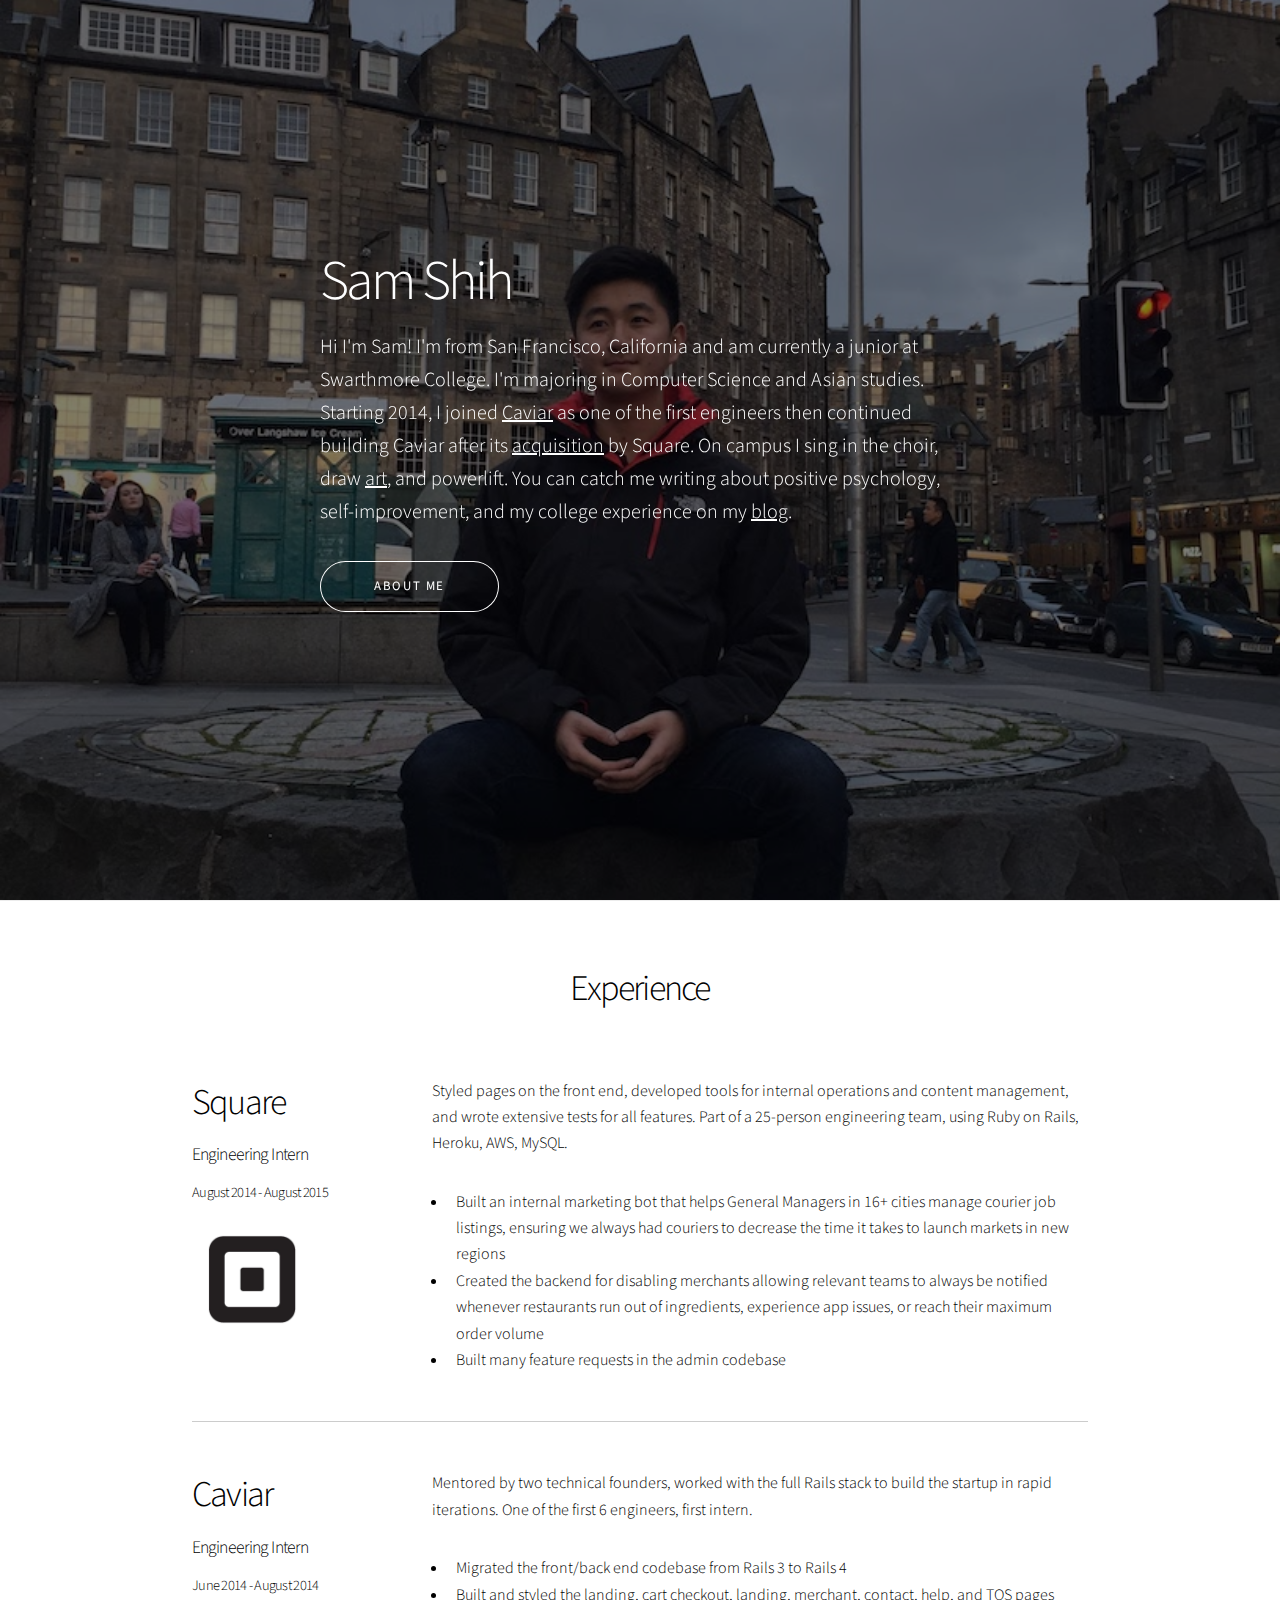
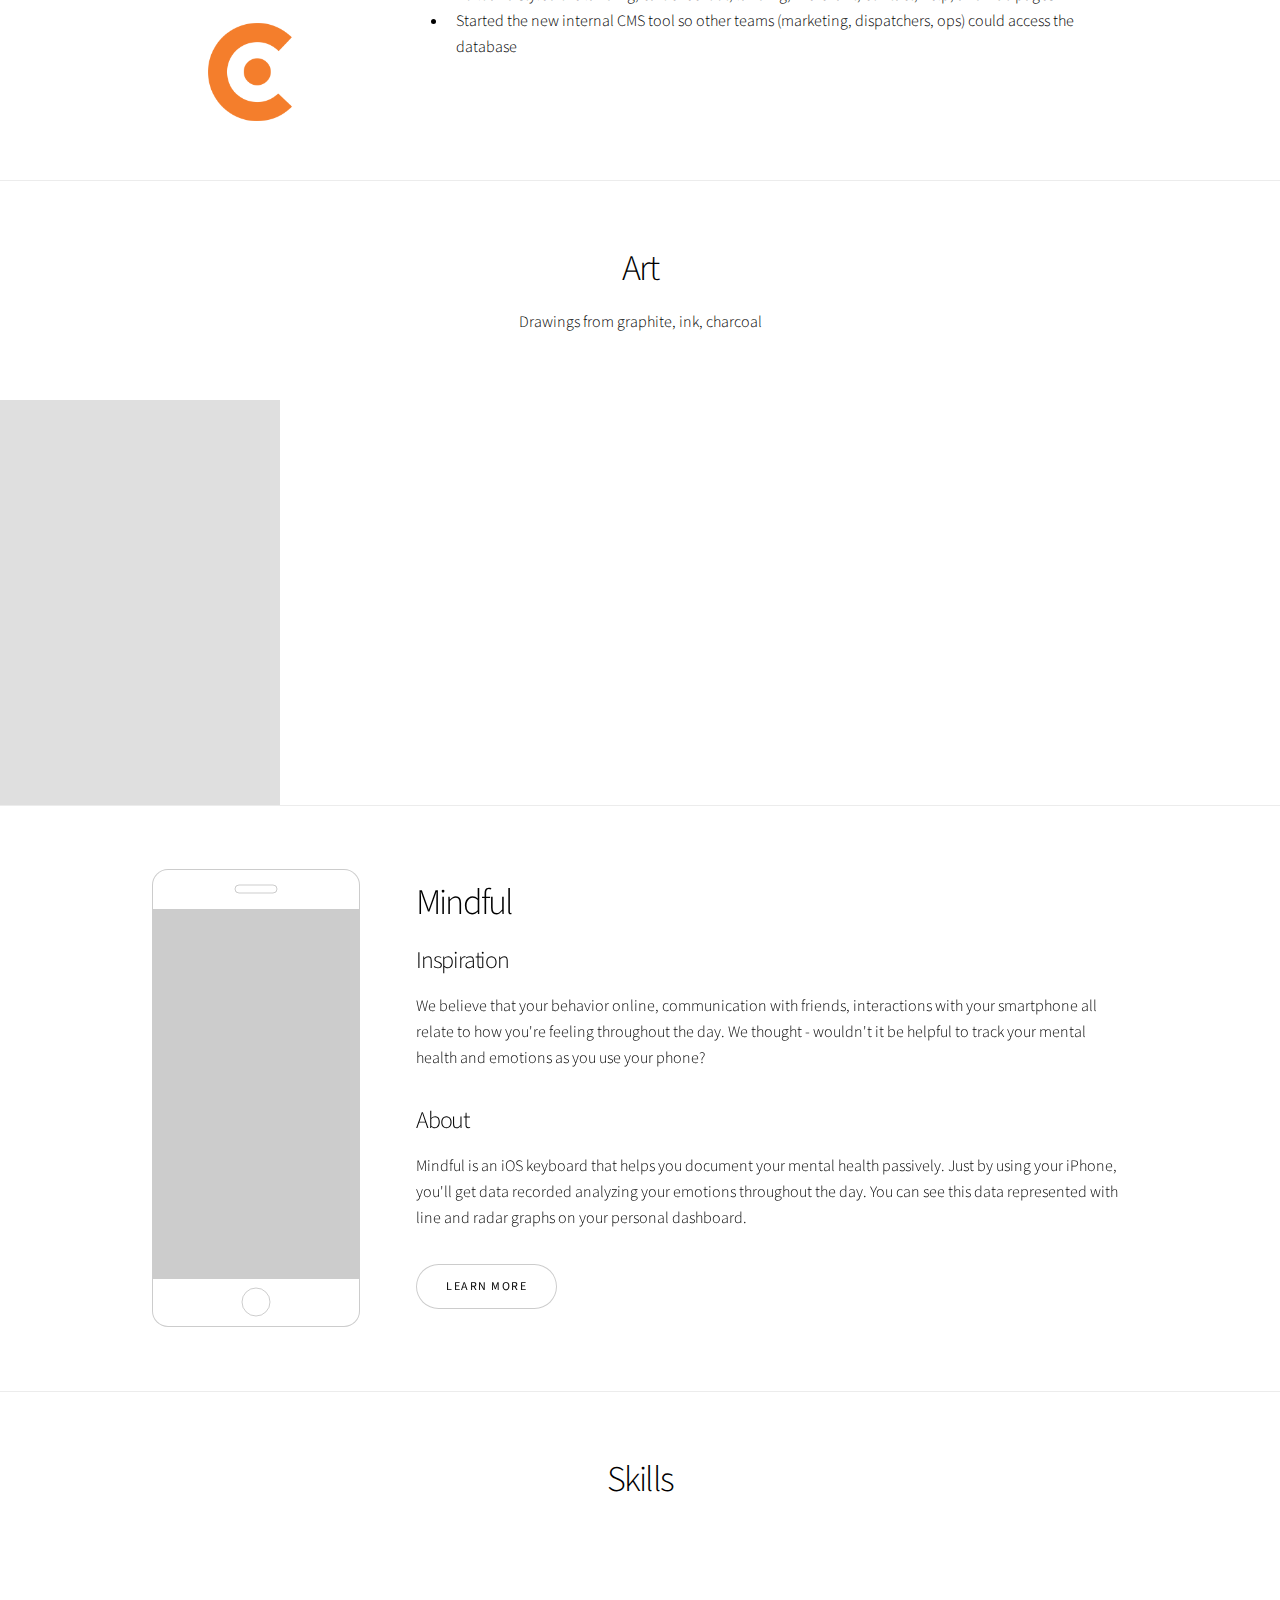
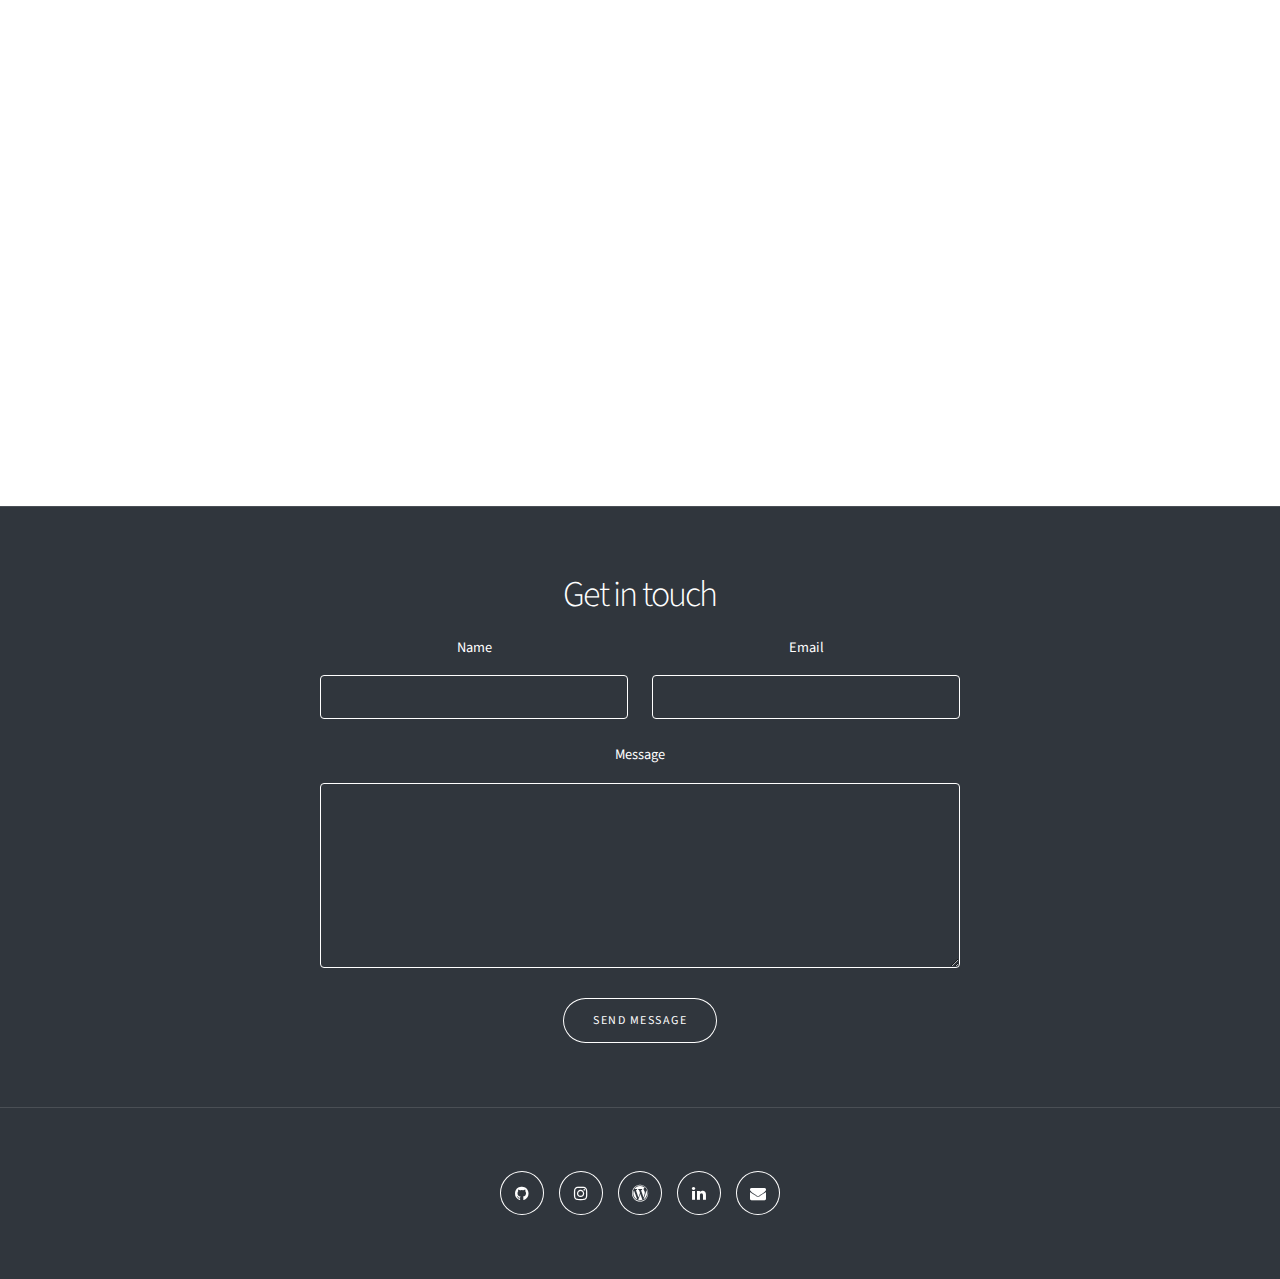
==== index.html @ d1b8e162 "try to use thumbs relative path" ====
<!DOCTYPE HTML>

<html>
	<head>
		<title>Sam Shih</title>
		<meta charset="utf-8" />
		<meta name="viewport" content="width=device-width, initial-scale=1" />
		<link rel="stylesheet" href="assets/css/main.css" />
	</head>
	<body>

		<!-- Wrapper -->
			<div id="wrapper" class="divided">

				<!-- One -->
					<section class="banner style5 fullscreen content-align-left image-position-right fullscreen onload-image-fade-down onscroll-content-fade-left invert">
						<div class="content">
							<h1 class="major">Sam Shih</h1>
							<p class="major">Hi I'm Sam! I'm from San Francisco, California and am currently a junior at
							Swarthmore College. I'm majoring in Computer Science and Asian studies.
							Starting 2014, I joined <a href="https://trycaviar.com">Caviar</a> as one of the first
							engineers then continued building Caviar after its
							<a href="https://squareup.com/news/square-acquires-caviar">acquisition</a> by Square.
							On campus I sing in the choir, draw <a href="#art" class="smooth-scroll-middle">art</a>, and powerlift.
							You can catch me writing about positive psychology,
							self-improvement, and my college experience on my <a href="http://samshih.me">blog</a>.<!--]--></p>
							<ul class="actions vertical">
								<li><a href="#experience" class="button big wide smooth-scroll-middle">About Me</a></li>
							</ul>
						</div>
						<div class="image">
							<img src="images/sam_shih_banner.jpg" alt="" />
						</div>
					</section>

				<!-- Experience -->
				<section class="wrapper style1 align-center" id="experience">
					<div class="inner">
						<h2>Experience</h2>
						<div class="index align-left">

							<!-- Square -->
								<section>
									<header>
										<h2>Square</h2>
										<h4>Engineering Intern</h4>
										<h5>August 2014 - August 2015</h5>
										<img class="image logo" src="images/logos/square.png" alt="square" />
									</header>
									<div class="content">
										<p>Styled pages on the front end, developed tools for internal operations and content management, and wrote extensive tests for all features. Part of a 25-person engineering team, using Ruby on Rails, Heroku, AWS, MySQL.</p>
										<ul>
											<li>Built an internal marketing bot that helps General Managers in
												 16+ cities manage courier job listings, ensuring we always had
												 couriers to decrease the time it takes to launch markets in new regions</li>
											<li>Created the backend for disabling merchants allowing relevant teams to
												always be notified whenever restaurants run out of ingredients, experience app
												issues, or reach their maximum order volume</li>
											<li>Built many feature requests in the admin codebase</li>
									</ul>

									</div>
								</section>

								<!-- Caviar -->
									<section>
										<header>
											<h2>Caviar</h2>
											<h4>Engineering Intern</h4>
											<h5>June 2014 - August 2014</h5>
												<img class="image logo" src="images/logos/caviar.jpg" alt="caviar" />
										</header>
										<div class="content">
											<p>Mentored by two technical founders, worked with the full Rails stack to build the startup in rapid iterations. One of the first 6 engineers, first intern.</p>
											<ul>
												<li>Migrated the front/back end codebase from Rails 3 to Rails 4</li>
												<li>Built and styled the landing, cart checkout, landing, merchant, contact, help, and TOS pages</li>
												<li>Started the new internal CMS tool so other teams (marketing, dispatchers, ops) could access the database</li>
											</ul>
										</div>
									</section>
									<!-- <ul class="actions resume">
										<li><a href="https://www.cs.swarthmore.edu/~sshih1/SAM_SHIH_RESUME.pdf" target="_blank" class="button icon fa-download">Resume</a></li>
									</ul> -->
				</section>

				<!-- Art -->
				<section class="wrapper style1 align-center" id="art">
						<div class="inner">
							<h2>Art</h2>
							<p>Drawings from graphite, ink, charcoal</p>
						</div>

						<!-- Art Gallery -->
							<div class="gallery style2 small lightbox onscroll-fade-in">
								<article>
									<a href="https://raw.githubusercontent.com/samuelshih/samuelshih.github.io/master/images/art/violin_white.jpg" class="image">
										<img src="images/art/thumbs/violin_white_thumb.jpg" alt="" />
									</a>
									<div class="caption">
										<h3>Mixed Violin White</h3>
										<p>Drawn with mixed materials. Top is graphite. Left is ink. Right is charcoal</p>
										<ul class="actions">
											<li><span class="button small">Details</span></li>
										</ul>
									</div>
								</article>

								<article>
									<a href="https://raw.githubusercontent.com/samuelshih/samuelshih.github.io/master/images/art/one_perspective_torii.jpg" class="image">
										<img src="https://raw.githubusercontent.com/samuelshih/samuelshih.github.io/master/images/art/thumbs/one_perspective_torii_thumb.jpg" alt="" />
									</a>
									<div class="caption">
										<h3>Portals, Japan</h3>
										<p>Drawn with a one point perspective system.</p>
										<ul class="actions">
											<li><span class="button small">Details</span></li>
										</ul>
									</div>
								</article>
								<article>
									<a href="https://raw.githubusercontent.com/samuelshih/samuelshih.github.io/master/images/art/naruto_tree.jpg" class="image">
										<img src="https://raw.githubusercontent.com/samuelshih/samuelshih.github.io/master/images/art/thumbs/naruto_tree_thumb.jpg" alt="" />
									</a>
									<div class="caption">
										<h3>Sadness and Sorrow</h3>
										<p>Denoument of Naruto. Graphite on Card.</p>
										<ul class="actions">
											<li><span class="button small">Details</span></li>
										</ul>
									</div>
								</article>
								<article>
									<a href="https://raw.githubusercontent.com/samuelshih/samuelshih.github.io/master/images/art/violin_black.jpg" class="image">
										<img src="https://raw.githubusercontent.com/samuelshih/samuelshih.github.io/master/images/art/thumbs/violin_black_thumb.jpg" alt="" />
									</a>
									<div class="caption">
										<h3>Mixed Violin Black</h3>
										<p>Drawn with mixed materials. Top is graphite. Left is ink. Right is charcoal.</p>
										<ul class="actions">
											<li><span class="button small">Details</span></li>
										</ul>
									</div>
								</article>
								<article>
									<a href="https://raw.githubusercontent.com/samuelshih/samuelshih.github.io/master/images/art/mixed_materials.jpg" class="image">
										<img src="https://raw.githubusercontent.com/samuelshih/samuelshih.github.io/master/images/art/thumbs/mixed_materials_thumb.jpg" alt="" />
									</a>
									<div class="caption">
										<h3>Mixed Materials</h3>
										<p>Charcoal. Still Life.</p>
										<ul class="actions">
											<li><span class="button small">Details</span></li>
										</ul>
									</div>
								</article>
					</section>

				<!-- Projects -->
				<section class="spotlight style3 iphone orient-right content-align-left image-position-center onscroll-image-fade-in">
					<div class="content">
						<h2>Mindful</h2>
						<h3>Inspiration</h3>
						<p>We believe that your behavior online, communication with friends, interactions with your smartphone all relate to how you're feeling throughout the day. We thought - wouldn't it be helpful to track your mental health and emotions as you use your phone?</p>
						<h3>About</h3>
						<p>Mindful is an iOS keyboard that helps you document your mental health passively. Just by using your iPhone, you'll get data recorded analyzing your emotions throughout the day. You can see this data represented with line and radar graphs on your personal dashboard.</p>
						<ul class="actions vertical">
							<li><a href="https://devpost.com/software/mindful-t7ovb5" target="_blank" class="button">Learn More</a></li>
						</ul>
						<!-- <a href="https://www.github.com/samuelshih/mindful" target="_blank" class="icon small fa-github"><span class="label">Github</span></a> -->
					</div>
					<div class="image">
						<img id="mindful" src="images/mindful.png" alt="mindful" />
					</div>
				</section>


				<!-- Skills -->
				<section class="wrapper style1 align-center">
						<div class="inner">
							<h2>Skills</h2>
							<div class="items style3 medium onscroll-fade-in">
								<section>
									<span class="icon style2 major fa-diamond"></span>
									<h3>Ruby</h3>
									<p>Built Caviar with Ruby on Rails. FactoryGirl, RSpec.</p>
								</section>
								<section>
									<span class="icon style2 major fa-save"></span>
									<h3>Machine Learning</h3>
									<p>Courses in Aritifical Intelligence, ML. Tensorflow, SciPy, Numpy, Pandas.</p>
								</section>
								<section>
									<span class="icon style2 major fa-bar-chart"></span>
									<h3>C/C++</h3>
									<p>STL, UnitTest++, Data Structures, IA-32 Assembly Language, p-thread parallel programming</p>
								</section>
								<section>
									<span class="icon style2 major fa-wifi"></span>
									<h3>Python</h3>
									<p>Python2, Python3, Unit Tests.</p>
								</section>
								<section>
									<span class="icon style2 major fa-cog"></span>
									<h3>Computer Vision</h3>
									<p>OpenCV, Python, Linear Algebra, Graphics, Photoshop.</p>
								</section>
								<section>
									<span class="icon style2 major fa-cog"></span>
									<h3>DevOps</h3>
									<p>Heroku, AWS, MySQL</p>
								</section>
							</div>
						</div>
					</section>

				<!-- Contact -->
				<section class="wrapper style1 align-center color1 invert">
						<div class="inner medium">
							<h2>Get in touch</h2>
							<form method="post" action="#">
								<div class="field half first">
									<label for="name">Name</label>
									<input type="text" name="name" id="name" value="" />
								</div>
								<div class="field half">
									<label for="email">Email</label>
									<input type="email" name="email" id="email" value="" />
								</div>
								<div class="field">
									<label for="message">Message</label>
									<textarea name="message" id="message" rows="6"></textarea>
								</div>
								<ul class="actions">
									<li><input type="submit" name="submit" id="submit" value="Send Message" /></li>
								</ul>
							</form>
						</div>
					</section>

				<!-- Footer Social Media Icons -->
				<footer class="wrapper style1 align-center invert color1">
						<div class="inner">
							<ul class="icons">
								<li><a href="https://www.github.com/samuelshih" target="_blank" class="icon style2 fa-github"><span class="label">Github</span></a></li>
								<li><a href="https://www.instagram.com/samyoshih" target="_blank" class="icon style2 fa-instagram"><span class="label">Instagram</span></a></li>
		  					<li><a href="http://samshih.me" target="_blank" class="icon style2 fa-wordpress"><span class="label">Email</span></a></li>
								<li><a href="https://www.linkedin.com/in/shihsamuel/" target="_blank" class="icon style2 fa-linkedin"><span class="label">LinkedIn</span></a></li>
								<li><a href="mailto:sam_shih@icloud.com" target="_blank" class="icon style2 fa-envelope"><span class="label">Email</span></a></li>
							</ul>
						</div>
					</footer>
			</div>

		<!-- Scripts -->
			<script src="assets/js/jquery.min.js"></script>
			<script src="assets/js/jquery.scrollex.min.js"></script>
			<script src="assets/js/jquery.scrolly.min.js"></script>
			<script src="assets/js/skel.min.js"></script>
			<script src="assets/js/util.js"></script>
			<script src="assets/js/main.js"></script>

	</body>
</html>
---- assets/css/main.css ----
@import url(font-awesome.min.css);
@import url("https://fonts.googleapis.com/css?family=Source+Sans+Pro:300,300i,400,400i");

/*
	Story by HTML5 UP
	html5up.net | @ajlkn
	Free for personal and commercial use under the CCA 3.0 license (html5up.net/license)
*/

/* Reset */

	html, body, div, span, applet, object, iframe, h1, h2, h3, h4, h5, h6, p, blockquote, pre, a, abbr, acronym, address, big, cite, code, del, dfn, em, img, ins, kbd, q, s, samp, small, strike, strong, sub, sup, tt, var, b, u, i, center, dl, dt, dd, ol, ul, li, fieldset, form, label, legend, table, caption, tbody, tfoot, thead, tr, th, td, article, aside, canvas, details, embed, figure, figcaption, footer, header, hgroup, menu, nav, output, ruby, section, summary, time, mark, audio, video {
		margin: 0;
		padding: 0;
		border: 0;
		font-size: 100%;
		font: inherit;
		vertical-align: baseline;
	}

	article, aside, details, figcaption, figure, footer, header, hgroup, menu, nav, section {
		display: block;
	}

	body {
		line-height: 1;
	}

	ol, ul {
		list-style: none;
	}

	blockquote, q {
		quotes: none;
	}

	blockquote:before, blockquote:after, q:before, q:after {
		content: '';
		content: none;
	}

	table {
		border-collapse: collapse;
		border-spacing: 0;
	}

	body {
		-webkit-text-size-adjust: none;
	}

/* Box Model */

	*, *:before, *:after {
		-moz-box-sizing: border-box;
		-webkit-box-sizing: border-box;
		box-sizing: border-box;
	}

/* Grid */

	.row {
		border-bottom: solid 1px transparent;
		-moz-box-sizing: border-box;
		-webkit-box-sizing: border-box;
		box-sizing: border-box;
	}

	.row > * {
		float: left;
		-moz-box-sizing: border-box;
		-webkit-box-sizing: border-box;
		box-sizing: border-box;
	}

	.row:after, .row:before {
		content: '';
		display: block;
		clear: both;
		height: 0;
	}

	.row.uniform > * > :first-child {
		margin-top: 0;
	}

	.row.uniform > * > :last-child {
		margin-bottom: 0;
	}

	.row.\30 \25 > * {
		padding: 0 0 0 0rem;
	}

	.row.\30 \25 {
		margin: 0 0 -1px 0rem;
	}

	.row.uniform.\30 \25 > * {
		padding: 0rem 0 0 0rem;
	}

	.row.uniform.\30 \25 {
		margin: 0rem 0 -1px 0rem;
	}

	.row > * {
		padding: 0 0 0 2rem;
	}

	.row {
		margin: 0 0 -1px -2rem;
	}

	.row.uniform > * {
		padding: 2rem 0 0 2rem;
	}

	.row.uniform {
		margin: -2rem 0 -1px -2rem;
	}

	.row.\32 00\25 > * {
		padding: 0 0 0 4rem;
	}

	.row.\32 00\25 {
		margin: 0 0 -1px -4rem;
	}

	.row.uniform.\32 00\25 > * {
		padding: 4rem 0 0 4rem;
	}

	.row.uniform.\32 00\25 {
		margin: -4rem 0 -1px -4rem;
	}

	.row.\31 50\25 > * {
		padding: 0 0 0 3rem;
	}

	.row.\31 50\25 {
		margin: 0 0 -1px -3rem;
	}

	.row.uniform.\31 50\25 > * {
		padding: 3rem 0 0 3rem;
	}

	.row.uniform.\31 50\25 {
		margin: -3rem 0 -1px -3rem;
	}

	.row.\35 0\25 > * {
		padding: 0 0 0 1rem;
	}

	.row.\35 0\25 {
		margin: 0 0 -1px -1rem;
	}

	.row.uniform.\35 0\25 > * {
		padding: 1rem 0 0 1rem;
	}

	.row.uniform.\35 0\25 {
		margin: -1rem 0 -1px -1rem;
	}

	.row.\32 5\25 > * {
		padding: 0 0 0 0.5rem;
	}

	.row.\32 5\25 {
		margin: 0 0 -1px -0.5rem;
	}

	.row.uniform.\32 5\25 > * {
		padding: 0.5rem 0 0 0.5rem;
	}

	.row.uniform.\32 5\25 {
		margin: -0.5rem 0 -1px -0.5rem;
	}

	.\31 2u, .\31 2u\24 {
		width: 100%;
		clear: none;
		margin-left: 0;
	}

	.\31 1u, .\31 1u\24 {
		width: 91.6666666667%;
		clear: none;
		margin-left: 0;
	}

	.\31 0u, .\31 0u\24 {
		width: 83.3333333333%;
		clear: none;
		margin-left: 0;
	}

	.\39 u, .\39 u\24 {
		width: 75%;
		clear: none;
		margin-left: 0;
	}

	.\38 u, .\38 u\24 {
		width: 66.6666666667%;
		clear: none;
		margin-left: 0;
	}

	.\37 u, .\37 u\24 {
		width: 58.3333333333%;
		clear: none;
		margin-left: 0;
	}

	.\36 u, .\36 u\24 {
		width: 50%;
		clear: none;
		margin-left: 0;
	}

	.\35 u, .\35 u\24 {
		width: 41.6666666667%;
		clear: none;
		margin-left: 0;
	}

	.\34 u, .\34 u\24 {
		width: 33.3333333333%;
		clear: none;
		margin-left: 0;
	}

	.\33 u, .\33 u\24 {
		width: 25%;
		clear: none;
		margin-left: 0;
	}

	.\32 u, .\32 u\24 {
		width: 16.6666666667%;
		clear: none;
		margin-left: 0;
	}

	.\31 u, .\31 u\24 {
		width: 8.3333333333%;
		clear: none;
		margin-left: 0;
	}

	.\31 2u\24 + *,
	.\31 1u\24 + *,
	.\31 0u\24 + *,
	.\39 u\24 + *,
	.\38 u\24 + *,
	.\37 u\24 + *,
	.\36 u\24 + *,
	.\35 u\24 + *,
	.\34 u\24 + *,
	.\33 u\24 + *,
	.\32 u\24 + *,
	.\31 u\24 + * {
		clear: left;
	}

	.\-11u {
		margin-left: 91.66667%;
	}

	.\-10u {
		margin-left: 83.33333%;
	}

	.\-9u {
		margin-left: 75%;
	}

	.\-8u {
		margin-left: 66.66667%;
	}

	.\-7u {
		margin-left: 58.33333%;
	}

	.\-6u {
		margin-left: 50%;
	}

	.\-5u {
		margin-left: 41.66667%;
	}

	.\-4u {
		margin-left: 33.33333%;
	}

	.\-3u {
		margin-left: 25%;
	}

	.\-2u {
		margin-left: 16.66667%;
	}

	.\-1u {
		margin-left: 8.33333%;
	}

	@media screen and (max-width: 1680px) {

		.row > * {
			padding: 0 0 0 2rem;
		}

		.row {
			margin: 0 0 -1px -2rem;
		}

		.row.uniform > * {
			padding: 2rem 0 0 2rem;
		}

		.row.uniform {
			margin: -2rem 0 -1px -2rem;
		}

		.row.\32 00\25 > * {
			padding: 0 0 0 4rem;
		}

		.row.\32 00\25 {
			margin: 0 0 -1px -4rem;
		}

		.row.uniform.\32 00\25 > * {
			padding: 4rem 0 0 4rem;
		}

		.row.uniform.\32 00\25 {
			margin: -4rem 0 -1px -4rem;
		}

		.row.\31 50\25 > * {
			padding: 0 0 0 3rem;
		}

		.row.\31 50\25 {
			margin: 0 0 -1px -3rem;
		}

		.row.uniform.\31 50\25 > * {
			padding: 3rem 0 0 3rem;
		}

		.row.uniform.\31 50\25 {
			margin: -3rem 0 -1px -3rem;
		}

		.row.\35 0\25 > * {
			padding: 0 0 0 1rem;
		}

		.row.\35 0\25 {
			margin: 0 0 -1px -1rem;
		}

		.row.uniform.\35 0\25 > * {
			padding: 1rem 0 0 1rem;
		}

		.row.uniform.\35 0\25 {
			margin: -1rem 0 -1px -1rem;
		}

		.row.\32 5\25 > * {
			padding: 0 0 0 0.5rem;
		}

		.row.\32 5\25 {
			margin: 0 0 -1px -0.5rem;
		}

		.row.uniform.\32 5\25 > * {
			padding: 0.5rem 0 0 0.5rem;
		}

		.row.uniform.\32 5\25 {
			margin: -0.5rem 0 -1px -0.5rem;
		}

		.\31 2u\28xlarge\29, .\31 2u\24\28xlarge\29 {
			width: 100%;
			clear: none;
			margin-left: 0;
		}

		.\31 1u\28xlarge\29, .\31 1u\24\28xlarge\29 {
			width: 91.6666666667%;
			clear: none;
			margin-left: 0;
		}

		.\31 0u\28xlarge\29, .\31 0u\24\28xlarge\29 {
			width: 83.3333333333%;
			clear: none;
			margin-left: 0;
		}

		.\39 u\28xlarge\29, .\39 u\24\28xlarge\29 {
			width: 75%;
			clear: none;
			margin-left: 0;
		}

		.\38 u\28xlarge\29, .\38 u\24\28xlarge\29 {
			width: 66.6666666667%;
			clear: none;
			margin-left: 0;
		}

		.\37 u\28xlarge\29, .\37 u\24\28xlarge\29 {
			width: 58.3333333333%;
			clear: none;
			margin-left: 0;
		}

		.\36 u\28xlarge\29, .\36 u\24\28xlarge\29 {
			width: 50%;
			clear: none;
			margin-left: 0;
		}

		.\35 u\28xlarge\29, .\35 u\24\28xlarge\29 {
			width: 41.6666666667%;
			clear: none;
			margin-left: 0;
		}

		.\34 u\28xlarge\29, .\34 u\24\28xlarge\29 {
			width: 33.3333333333%;
			clear: none;
			margin-left: 0;
		}

		.\33 u\28xlarge\29, .\33 u\24\28xlarge\29 {
			width: 25%;
			clear: none;
			margin-left: 0;
		}

		.\32 u\28xlarge\29, .\32 u\24\28xlarge\29 {
			width: 16.6666666667%;
			clear: none;
			margin-left: 0;
		}

		.\31 u\28xlarge\29, .\31 u\24\28xlarge\29 {
			width: 8.3333333333%;
			clear: none;
			margin-left: 0;
		}

		.\31 2u\24\28xlarge\29 + *,
		.\31 1u\24\28xlarge\29 + *,
		.\31 0u\24\28xlarge\29 + *,
		.\39 u\24\28xlarge\29 + *,
		.\38 u\24\28xlarge\29 + *,
		.\37 u\24\28xlarge\29 + *,
		.\36 u\24\28xlarge\29 + *,
		.\35 u\24\28xlarge\29 + *,
		.\34 u\24\28xlarge\29 + *,
		.\33 u\24\28xlarge\29 + *,
		.\32 u\24\28xlarge\29 + *,
		.\31 u\24\28xlarge\29 + * {
			clear: left;
		}

		.\-11u\28xlarge\29 {
			margin-left: 91.66667%;
		}

		.\-10u\28xlarge\29 {
			margin-left: 83.33333%;
		}

		.\-9u\28xlarge\29 {
			margin-left: 75%;
		}

		.\-8u\28xlarge\29 {
			margin-left: 66.66667%;
		}

		.\-7u\28xlarge\29 {
			margin-left: 58.33333%;
		}

		.\-6u\28xlarge\29 {
			margin-left: 50%;
		}

		.\-5u\28xlarge\29 {
			margin-left: 41.66667%;
		}

		.\-4u\28xlarge\29 {
			margin-left: 33.33333%;
		}

		.\-3u\28xlarge\29 {
			margin-left: 25%;
		}

		.\-2u\28xlarge\29 {
			margin-left: 16.66667%;
		}

		.\-1u\28xlarge\29 {
			margin-left: 8.33333%;
		}

	}

	@media screen and (max-width: 1280px) {

		.row > * {
			padding: 0 0 0 2rem;
		}

		.row {
			margin: 0 0 -1px -2rem;
		}

		.row.uniform > * {
			padding: 2rem 0 0 2rem;
		}

		.row.uniform {
			margin: -2rem 0 -1px -2rem;
		}

		.row.\32 00\25 > * {
			padding: 0 0 0 4rem;
		}

		.row.\32 00\25 {
			margin: 0 0 -1px -4rem;
		}

		.row.uniform.\32 00\25 > * {
			padding: 4rem 0 0 4rem;
		}

		.row.uniform.\32 00\25 {
			margin: -4rem 0 -1px -4rem;
		}

		.row.\31 50\25 > * {
			padding: 0 0 0 3rem;
		}

		.row.\31 50\25 {
			margin: 0 0 -1px -3rem;
		}

		.row.uniform.\31 50\25 > * {
			padding: 3rem 0 0 3rem;
		}

		.row.uniform.\31 50\25 {
			margin: -3rem 0 -1px -3rem;
		}

		.row.\35 0\25 > * {
			padding: 0 0 0 1rem;
		}

		.row.\35 0\25 {
			margin: 0 0 -1px -1rem;
		}

		.row.uniform.\35 0\25 > * {
			padding: 1rem 0 0 1rem;
		}

		.row.uniform.\35 0\25 {
			margin: -1rem 0 -1px -1rem;
		}

		.row.\32 5\25 > * {
			padding: 0 0 0 0.5rem;
		}

		.row.\32 5\25 {
			margin: 0 0 -1px -0.5rem;
		}

		.row.uniform.\32 5\25 > * {
			padding: 0.5rem 0 0 0.5rem;
		}

		.row.uniform.\32 5\25 {
			margin: -0.5rem 0 -1px -0.5rem;
		}

		.\31 2u\28large\29, .\31 2u\24\28large\29 {
			width: 100%;
			clear: none;
			margin-left: 0;
		}

		.\31 1u\28large\29, .\31 1u\24\28large\29 {
			width: 91.6666666667%;
			clear: none;
			margin-left: 0;
		}

		.\31 0u\28large\29, .\31 0u\24\28large\29 {
			width: 83.3333333333%;
			clear: none;
			margin-left: 0;
		}

		.\39 u\28large\29, .\39 u\24\28large\29 {
			width: 75%;
			clear: none;
			margin-left: 0;
		}

		.\38 u\28large\29, .\38 u\24\28large\29 {
			width: 66.6666666667%;
			clear: none;
			margin-left: 0;
		}

		.\37 u\28large\29, .\37 u\24\28large\29 {
			width: 58.3333333333%;
			clear: none;
			margin-left: 0;
		}

		.\36 u\28large\29, .\36 u\24\28large\29 {
			width: 50%;
			clear: none;
			margin-left: 0;
		}

		.\35 u\28large\29, .\35 u\24\28large\29 {
			width: 41.6666666667%;
			clear: none;
			margin-left: 0;
		}

		.\34 u\28large\29, .\34 u\24\28large\29 {
			width: 33.3333333333%;
			clear: none;
			margin-left: 0;
		}

		.\33 u\28large\29, .\33 u\24\28large\29 {
			width: 25%;
			clear: none;
			margin-left: 0;
		}

		.\32 u\28large\29, .\32 u\24\28large\29 {
			width: 16.6666666667%;
			clear: none;
			margin-left: 0;
		}

		.\31 u\28large\29, .\31 u\24\28large\29 {
			width: 8.3333333333%;
			clear: none;
			margin-left: 0;
		}

		.\31 2u\24\28large\29 + *,
		.\31 1u\24\28large\29 + *,
		.\31 0u\24\28large\29 + *,
		.\39 u\24\28large\29 + *,
		.\38 u\24\28large\29 + *,
		.\37 u\24\28large\29 + *,
		.\36 u\24\28large\29 + *,
		.\35 u\24\28large\29 + *,
		.\34 u\24\28large\29 + *,
		.\33 u\24\28large\29 + *,
		.\32 u\24\28large\29 + *,
		.\31 u\24\28large\29 + * {
			clear: left;
		}

		.\-11u\28large\29 {
			margin-left: 91.66667%;
		}

		.\-10u\28large\29 {
			margin-left: 83.33333%;
		}

		.\-9u\28large\29 {
			margin-left: 75%;
		}

		.\-8u\28large\29 {
			margin-left: 66.66667%;
		}

		.\-7u\28large\29 {
			margin-left: 58.33333%;
		}

		.\-6u\28large\29 {
			margin-left: 50%;
		}

		.\-5u\28large\29 {
			margin-left: 41.66667%;
		}

		.\-4u\28large\29 {
			margin-left: 33.33333%;
		}

		.\-3u\28large\29 {
			margin-left: 25%;
		}

		.\-2u\28large\29 {
			margin-left: 16.66667%;
		}

		.\-1u\28large\29 {
			margin-left: 8.33333%;
		}

	}

	@media screen and (max-width: 980px) {

		.row > * {
			padding: 0 0 0 2rem;
		}

		.row {
			margin: 0 0 -1px -2rem;
		}

		.row.uniform > * {
			padding: 2rem 0 0 2rem;
		}

		.row.uniform {
			margin: -2rem 0 -1px -2rem;
		}

		.row.\32 00\25 > * {
			padding: 0 0 0 4rem;
		}

		.row.\32 00\25 {
			margin: 0 0 -1px -4rem;
		}

		.row.uniform.\32 00\25 > * {
			padding: 4rem 0 0 4rem;
		}

		.row.uniform.\32 00\25 {
			margin: -4rem 0 -1px -4rem;
		}

		.row.\31 50\25 > * {
			padding: 0 0 0 3rem;
		}

		.row.\31 50\25 {
			margin: 0 0 -1px -3rem;
		}

		.row.uniform.\31 50\25 > * {
			padding: 3rem 0 0 3rem;
		}

		.row.uniform.\31 50\25 {
			margin: -3rem 0 -1px -3rem;
		}

		.row.\35 0\25 > * {
			padding: 0 0 0 1rem;
		}

		.row.\35 0\25 {
			margin: 0 0 -1px -1rem;
		}

		.row.uniform.\35 0\25 > * {
			padding: 1rem 0 0 1rem;
		}

		.row.uniform.\35 0\25 {
			margin: -1rem 0 -1px -1rem;
		}

		.row.\32 5\25 > * {
			padding: 0 0 0 0.5rem;
		}

		.row.\32 5\25 {
			margin: 0 0 -1px -0.5rem;
		}

		.row.uniform.\32 5\25 > * {
			padding: 0.5rem 0 0 0.5rem;
		}

		.row.uniform.\32 5\25 {
			margin: -0.5rem 0 -1px -0.5rem;
		}

		.\31 2u\28medium\29, .\31 2u\24\28medium\29 {
			width: 100%;
			clear: none;
			margin-left: 0;
		}

		.\31 1u\28medium\29, .\31 1u\24\28medium\29 {
			width: 91.6666666667%;
			clear: none;
			margin-left: 0;
		}

		.\31 0u\28medium\29, .\31 0u\24\28medium\29 {
			width: 83.3333333333%;
			clear: none;
			margin-left: 0;
		}

		.\39 u\28medium\29, .\39 u\24\28medium\29 {
			width: 75%;
			clear: none;
			margin-left: 0;
		}

		.\38 u\28medium\29, .\38 u\24\28medium\29 {
			width: 66.6666666667%;
			clear: none;
			margin-left: 0;
		}

		.\37 u\28medium\29, .\37 u\24\28medium\29 {
			width: 58.3333333333%;
			clear: none;
			margin-left: 0;
		}

		.\36 u\28medium\29, .\36 u\24\28medium\29 {
			width: 50%;
			clear: none;
			margin-left: 0;
		}

		.\35 u\28medium\29, .\35 u\24\28medium\29 {
			width: 41.6666666667%;
			clear: none;
			margin-left: 0;
		}

		.\34 u\28medium\29, .\34 u\24\28medium\29 {
			width: 33.3333333333%;
			clear: none;
			margin-left: 0;
		}

		.\33 u\28medium\29, .\33 u\24\28medium\29 {
			width: 25%;
			clear: none;
			margin-left: 0;
		}

		.\32 u\28medium\29, .\32 u\24\28medium\29 {
			width: 16.6666666667%;
			clear: none;
			margin-left: 0;
		}

		.\31 u\28medium\29, .\31 u\24\28medium\29 {
			width: 8.3333333333%;
			clear: none;
			margin-left: 0;
		}

		.\31 2u\24\28medium\29 + *,
		.\31 1u\24\28medium\29 + *,
		.\31 0u\24\28medium\29 + *,
		.\39 u\24\28medium\29 + *,
		.\38 u\24\28medium\29 + *,
		.\37 u\24\28medium\29 + *,
		.\36 u\24\28medium\29 + *,
		.\35 u\24\28medium\29 + *,
		.\34 u\24\28medium\29 + *,
		.\33 u\24\28medium\29 + *,
		.\32 u\24\28medium\29 + *,
		.\31 u\24\28medium\29 + * {
			clear: left;
		}

		.\-11u\28medium\29 {
			margin-left: 91.66667%;
		}

		.\-10u\28medium\29 {
			margin-left: 83.33333%;
		}

		.\-9u\28medium\29 {
			margin-left: 75%;
		}

		.\-8u\28medium\29 {
			margin-left: 66.66667%;
		}

		.\-7u\28medium\29 {
			margin-left: 58.33333%;
		}

		.\-6u\28medium\29 {
			margin-left: 50%;
		}

		.\-5u\28medium\29 {
			margin-left: 41.66667%;
		}

		.\-4u\28medium\29 {
			margin-left: 33.33333%;
		}

		.\-3u\28medium\29 {
			margin-left: 25%;
		}

		.\-2u\28medium\29 {
			margin-left: 16.66667%;
		}

		.\-1u\28medium\29 {
			margin-left: 8.33333%;
		}

	}

	@media screen and (max-width: 736px) {

		.row > * {
			padding: 0 0 0 2rem;
		}

		.row {
			margin: 0 0 -1px -2rem;
		}

		.row.uniform > * {
			padding: 2rem 0 0 2rem;
		}

		.row.uniform {
			margin: -2rem 0 -1px -2rem;
		}

		.row.\32 00\25 > * {
			padding: 0 0 0 4rem;
		}

		.row.\32 00\25 {
			margin: 0 0 -1px -4rem;
		}

		.row.uniform.\32 00\25 > * {
			padding: 4rem 0 0 4rem;
		}

		.row.uniform.\32 00\25 {
			margin: -4rem 0 -1px -4rem;
		}

		.row.\31 50\25 > * {
			padding: 0 0 0 3rem;
		}

		.row.\31 50\25 {
			margin: 0 0 -1px -3rem;
		}

		.row.uniform.\31 50\25 > * {
			padding: 3rem 0 0 3rem;
		}

		.row.uniform.\31 50\25 {
			margin: -3rem 0 -1px -3rem;
		}

		.row.\35 0\25 > * {
			padding: 0 0 0 1rem;
		}

		.row.\35 0\25 {
			margin: 0 0 -1px -1rem;
		}

		.row.uniform.\35 0\25 > * {
			padding: 1rem 0 0 1rem;
		}

		.row.uniform.\35 0\25 {
			margin: -1rem 0 -1px -1rem;
		}

		.row.\32 5\25 > * {
			padding: 0 0 0 0.5rem;
		}

		.row.\32 5\25 {
			margin: 0 0 -1px -0.5rem;
		}

		.row.uniform.\32 5\25 > * {
			padding: 0.5rem 0 0 0.5rem;
		}

		.row.uniform.\32 5\25 {
			margin: -0.5rem 0 -1px -0.5rem;
		}

		.\31 2u\28small\29, .\31 2u\24\28small\29 {
			width: 100%;
			clear: none;
			margin-left: 0;
		}

		.\31 1u\28small\29, .\31 1u\24\28small\29 {
			width: 91.6666666667%;
			clear: none;
			margin-left: 0;
		}

		.\31 0u\28small\29, .\31 0u\24\28small\29 {
			width: 83.3333333333%;
			clear: none;
			margin-left: 0;
		}

		.\39 u\28small\29, .\39 u\24\28small\29 {
			width: 75%;
			clear: none;
			margin-left: 0;
		}

		.\38 u\28small\29, .\38 u\24\28small\29 {
			width: 66.6666666667%;
			clear: none;
			margin-left: 0;
		}

		.\37 u\28small\29, .\37 u\24\28small\29 {
			width: 58.3333333333%;
			clear: none;
			margin-left: 0;
		}

		.\36 u\28small\29, .\36 u\24\28small\29 {
			width: 50%;
			clear: none;
			margin-left: 0;
		}

		.\35 u\28small\29, .\35 u\24\28small\29 {
			width: 41.6666666667%;
			clear: none;
			margin-left: 0;
		}

		.\34 u\28small\29, .\34 u\24\28small\29 {
			width: 33.3333333333%;
			clear: none;
			margin-left: 0;
		}

		.\33 u\28small\29, .\33 u\24\28small\29 {
			width: 25%;
			clear: none;
			margin-left: 0;
		}

		.\32 u\28small\29, .\32 u\24\28small\29 {
			width: 16.6666666667%;
			clear: none;
			margin-left: 0;
		}

		.\31 u\28small\29, .\31 u\24\28small\29 {
			width: 8.3333333333%;
			clear: none;
			margin-left: 0;
		}

		.\31 2u\24\28small\29 + *,
		.\31 1u\24\28small\29 + *,
		.\31 0u\24\28small\29 + *,
		.\39 u\24\28small\29 + *,
		.\38 u\24\28small\29 + *,
		.\37 u\24\28small\29 + *,
		.\36 u\24\28small\29 + *,
		.\35 u\24\28small\29 + *,
		.\34 u\24\28small\29 + *,
		.\33 u\24\28small\29 + *,
		.\32 u\24\28small\29 + *,
		.\31 u\24\28small\29 + * {
			clear: left;
		}

		.\-11u\28small\29 {
			margin-left: 91.66667%;
		}

		.\-10u\28small\29 {
			margin-left: 83.33333%;
		}

		.\-9u\28small\29 {
			margin-left: 75%;
		}

		.\-8u\28small\29 {
			margin-left: 66.66667%;
		}

		.\-7u\28small\29 {
			margin-left: 58.33333%;
		}

		.\-6u\28small\29 {
			margin-left: 50%;
		}

		.\-5u\28small\29 {
			margin-left: 41.66667%;
		}

		.\-4u\28small\29 {
			margin-left: 33.33333%;
		}

		.\-3u\28small\29 {
			margin-left: 25%;
		}

		.\-2u\28small\29 {
			margin-left: 16.66667%;
		}

		.\-1u\28small\29 {
			margin-left: 8.33333%;
		}

	}

	@media screen and (max-width: 480px) {

		.row > * {
			padding: 0 0 0 2rem;
		}

		.row {
			margin: 0 0 -1px -2rem;
		}

		.row.uniform > * {
			padding: 2rem 0 0 2rem;
		}

		.row.uniform {
			margin: -2rem 0 -1px -2rem;
		}

		.row.\32 00\25 > * {
			padding: 0 0 0 4rem;
		}

		.row.\32 00\25 {
			margin: 0 0 -1px -4rem;
		}

		.row.uniform.\32 00\25 > * {
			padding: 4rem 0 0 4rem;
		}

		.row.uniform.\32 00\25 {
			margin: -4rem 0 -1px -4rem;
		}

		.row.\31 50\25 > * {
			padding: 0 0 0 3rem;
		}

		.row.\31 50\25 {
			margin: 0 0 -1px -3rem;
		}

		.row.uniform.\31 50\25 > * {
			padding: 3rem 0 0 3rem;
		}

		.row.uniform.\31 50\25 {
			margin: -3rem 0 -1px -3rem;
		}

		.row.\35 0\25 > * {
			padding: 0 0 0 1rem;
		}

		.row.\35 0\25 {
			margin: 0 0 -1px -1rem;
		}

		.row.uniform.\35 0\25 > * {
			padding: 1rem 0 0 1rem;
		}

		.row.uniform.\35 0\25 {
			margin: -1rem 0 -1px -1rem;
		}

		.row.\32 5\25 > * {
			padding: 0 0 0 0.5rem;
		}

		.row.\32 5\25 {
			margin: 0 0 -1px -0.5rem;
		}

		.row.uniform.\32 5\25 > * {
			padding: 0.5rem 0 0 0.5rem;
		}

		.row.uniform.\32 5\25 {
			margin: -0.5rem 0 -1px -0.5rem;
		}

		.\31 2u\28xsmall\29, .\31 2u\24\28xsmall\29 {
			width: 100%;
			clear: none;
			margin-left: 0;
		}

		.\31 1u\28xsmall\29, .\31 1u\24\28xsmall\29 {
			width: 91.6666666667%;
			clear: none;
			margin-left: 0;
		}

		.\31 0u\28xsmall\29, .\31 0u\24\28xsmall\29 {
			width: 83.3333333333%;
			clear: none;
			margin-left: 0;
		}

		.\39 u\28xsmall\29, .\39 u\24\28xsmall\29 {
			width: 75%;
			clear: none;
			margin-left: 0;
		}

		.\38 u\28xsmall\29, .\38 u\24\28xsmall\29 {
			width: 66.6666666667%;
			clear: none;
			margin-left: 0;
		}

		.\37 u\28xsmall\29, .\37 u\24\28xsmall\29 {
			width: 58.3333333333%;
			clear: none;
			margin-left: 0;
		}

		.\36 u\28xsmall\29, .\36 u\24\28xsmall\29 {
			width: 50%;
			clear: none;
			margin-left: 0;
		}

		.\35 u\28xsmall\29, .\35 u\24\28xsmall\29 {
			width: 41.6666666667%;
			clear: none;
			margin-left: 0;
		}

		.\34 u\28xsmall\29, .\34 u\24\28xsmall\29 {
			width: 33.3333333333%;
			clear: none;
			margin-left: 0;
		}

		.\33 u\28xsmall\29, .\33 u\24\28xsmall\29 {
			width: 25%;
			clear: none;
			margin-left: 0;
		}

		.\32 u\28xsmall\29, .\32 u\24\28xsmall\29 {
			width: 16.6666666667%;
			clear: none;
			margin-left: 0;
		}

		.\31 u\28xsmall\29, .\31 u\24\28xsmall\29 {
			width: 8.3333333333%;
			clear: none;
			margin-left: 0;
		}

		.\31 2u\24\28xsmall\29 + *,
		.\31 1u\24\28xsmall\29 + *,
		.\31 0u\24\28xsmall\29 + *,
		.\39 u\24\28xsmall\29 + *,
		.\38 u\24\28xsmall\29 + *,
		.\37 u\24\28xsmall\29 + *,
		.\36 u\24\28xsmall\29 + *,
		.\35 u\24\28xsmall\29 + *,
		.\34 u\24\28xsmall\29 + *,
		.\33 u\24\28xsmall\29 + *,
		.\32 u\24\28xsmall\29 + *,
		.\31 u\24\28xsmall\29 + * {
			clear: left;
		}

		.\-11u\28xsmall\29 {
			margin-left: 91.66667%;
		}

		.\-10u\28xsmall\29 {
			margin-left: 83.33333%;
		}

		.\-9u\28xsmall\29 {
			margin-left: 75%;
		}

		.\-8u\28xsmall\29 {
			margin-left: 66.66667%;
		}

		.\-7u\28xsmall\29 {
			margin-left: 58.33333%;
		}

		.\-6u\28xsmall\29 {
			margin-left: 50%;
		}

		.\-5u\28xsmall\29 {
			margin-left: 41.66667%;
		}

		.\-4u\28xsmall\29 {
			margin-left: 33.33333%;
		}

		.\-3u\28xsmall\29 {
			margin-left: 25%;
		}

		.\-2u\28xsmall\29 {
			margin-left: 16.66667%;
		}

		.\-1u\28xsmall\29 {
			margin-left: 8.33333%;
		}

	}

	@media screen and (max-width: 360px) {

		.row > * {
			padding: 0 0 0 2rem;
		}

		.row {
			margin: 0 0 -1px -2rem;
		}

		.row.uniform > * {
			padding: 2rem 0 0 2rem;
		}

		.row.uniform {
			margin: -2rem 0 -1px -2rem;
		}

		.row.\32 00\25 > * {
			padding: 0 0 0 4rem;
		}

		.row.\32 00\25 {
			margin: 0 0 -1px -4rem;
		}

		.row.uniform.\32 00\25 > * {
			padding: 4rem 0 0 4rem;
		}

		.row.uniform.\32 00\25 {
			margin: -4rem 0 -1px -4rem;
		}

		.row.\31 50\25 > * {
			padding: 0 0 0 3rem;
		}

		.row.\31 50\25 {
			margin: 0 0 -1px -3rem;
		}

		.row.uniform.\31 50\25 > * {
			padding: 3rem 0 0 3rem;
		}

		.row.uniform.\31 50\25 {
			margin: -3rem 0 -1px -3rem;
		}

		.row.\35 0\25 > * {
			padding: 0 0 0 1rem;
		}

		.row.\35 0\25 {
			margin: 0 0 -1px -1rem;
		}

		.row.uniform.\35 0\25 > * {
			padding: 1rem 0 0 1rem;
		}

		.row.uniform.\35 0\25 {
			margin: -1rem 0 -1px -1rem;
		}

		.row.\32 5\25 > * {
			padding: 0 0 0 0.5rem;
		}

		.row.\32 5\25 {
			margin: 0 0 -1px -0.5rem;
		}

		.row.uniform.\32 5\25 > * {
			padding: 0.5rem 0 0 0.5rem;
		}

		.row.uniform.\32 5\25 {
			margin: -0.5rem 0 -1px -0.5rem;
		}

		.\31 2u\28xxsmall\29, .\31 2u\24\28xxsmall\29 {
			width: 100%;
			clear: none;
			margin-left: 0;
		}

		.\31 1u\28xxsmall\29, .\31 1u\24\28xxsmall\29 {
			width: 91.6666666667%;
			clear: none;
			margin-left: 0;
		}

		.\31 0u\28xxsmall\29, .\31 0u\24\28xxsmall\29 {
			width: 83.3333333333%;
			clear: none;
			margin-left: 0;
		}

		.\39 u\28xxsmall\29, .\39 u\24\28xxsmall\29 {
			width: 75%;
			clear: none;
			margin-left: 0;
		}

		.\38 u\28xxsmall\29, .\38 u\24\28xxsmall\29 {
			width: 66.6666666667%;
			clear: none;
			margin-left: 0;
		}

		.\37 u\28xxsmall\29, .\37 u\24\28xxsmall\29 {
			width: 58.3333333333%;
			clear: none;
			margin-left: 0;
		}

		.\36 u\28xxsmall\29, .\36 u\24\28xxsmall\29 {
			width: 50%;
			clear: none;
			margin-left: 0;
		}

		.\35 u\28xxsmall\29, .\35 u\24\28xxsmall\29 {
			width: 41.6666666667%;
			clear: none;
			margin-left: 0;
		}

		.\34 u\28xxsmall\29, .\34 u\24\28xxsmall\29 {
			width: 33.3333333333%;
			clear: none;
			margin-left: 0;
		}

		.\33 u\28xxsmall\29, .\33 u\24\28xxsmall\29 {
			width: 25%;
			clear: none;
			margin-left: 0;
		}

		.\32 u\28xxsmall\29, .\32 u\24\28xxsmall\29 {
			width: 16.6666666667%;
			clear: none;
			margin-left: 0;
		}

		.\31 u\28xxsmall\29, .\31 u\24\28xxsmall\29 {
			width: 8.3333333333%;
			clear: none;
			margin-left: 0;
		}

		.\31 2u\24\28xxsmall\29 + *,
		.\31 1u\24\28xxsmall\29 + *,
		.\31 0u\24\28xxsmall\29 + *,
		.\39 u\24\28xxsmall\29 + *,
		.\38 u\24\28xxsmall\29 + *,
		.\37 u\24\28xxsmall\29 + *,
		.\36 u\24\28xxsmall\29 + *,
		.\35 u\24\28xxsmall\29 + *,
		.\34 u\24\28xxsmall\29 + *,
		.\33 u\24\28xxsmall\29 + *,
		.\32 u\24\28xxsmall\29 + *,
		.\31 u\24\28xxsmall\29 + * {
			clear: left;
		}

		.\-11u\28xxsmall\29 {
			margin-left: 91.66667%;
		}

		.\-10u\28xxsmall\29 {
			margin-left: 83.33333%;
		}

		.\-9u\28xxsmall\29 {
			margin-left: 75%;
		}

		.\-8u\28xxsmall\29 {
			margin-left: 66.66667%;
		}

		.\-7u\28xxsmall\29 {
			margin-left: 58.33333%;
		}

		.\-6u\28xxsmall\29 {
			margin-left: 50%;
		}

		.\-5u\28xxsmall\29 {
			margin-left: 41.66667%;
		}

		.\-4u\28xxsmall\29 {
			margin-left: 33.33333%;
		}

		.\-3u\28xxsmall\29 {
			margin-left: 25%;
		}

		.\-2u\28xxsmall\29 {
			margin-left: 16.66667%;
		}

		.\-1u\28xxsmall\29 {
			margin-left: 8.33333%;
		}

	}

/* Basic */

	@-ms-viewport {
		width: device-width;
	}

	body {
		-ms-overflow-style: scrollbar;
	}

	@media screen and (max-width: 480px) {

		html, body {
			min-width: 320px;
		}

	}

	body {
		background: #ffffff;
	}

		body.is-loading *, body.is-loading *:before, body.is-loading *:after {
			-moz-animation: none !important;
			-webkit-animation: none !important;
			-ms-animation: none !important;
			animation: none !important;
			-moz-transition: none !important;
			-webkit-transition: none !important;
			-ms-transition: none !important;
			transition: none !important;
		}

/* Type */

	html {
		font-size: 18pt;
	}

		@media screen and (max-width: 1680px) {

			html {
				font-size: 14pt;
			}

		}

		@media screen and (max-width: 1280px) {

			html {
				font-size: 12pt;
			}

		}

		@media screen and (max-width: 736px) {

			html {
				font-size: 11pt;
			}

		}

		@media screen and (max-width: 360px) {

			html {
				font-size: 10pt;
			}

		}

	body {
		background-color: #ffffff;
		color: #000000;
	}

	body, input, select, textarea {
		font-family: "Source Sans Pro", Helvetica, sans-serif;
		font-size: 1rem;
		font-weight: 300;
		line-height: 1.65;
	}

	a {
		-moz-transition: color 0.2s ease-in-out;
		-webkit-transition: color 0.2s ease-in-out;
		-ms-transition: color 0.2s ease-in-out;
		transition: color 0.2s ease-in-out;
		text-decoration: underline;
	}

		a:hover {
			text-decoration: none;
		}

	strong, b {
		font-weight: 400;
	}

	em, i {
		font-style: italic;
	}

	p {
		margin: 0 0 2rem 0;
	}

		p.major {
			font-size: 1.25rem;
		}

	h1, h2, h3, h4, h5, h6 {
		font-weight: 300;
		line-height: 1.375;
		letter-spacing: -0.05em;
		margin: 0 0 1rem 0;
	}

		h1 a, h2 a, h3 a, h4 a, h5 a, h6 a {
			color: inherit;
			text-decoration: none;
		}

	h1 {
		font-size: 3.5rem;
		line-height: 1.2;
	}

	h2 {
		font-size: 2.25rem;
	}

	h3 {
		font-size: 1.5rem;
	}

	h4 {
		font-size: 1.1rem;
	}

	h5 {
		font-size: 0.9rem;
	}

	h6 {
		font-size: 0.7rem;
	}

	sub {
		font-size: 0.8rem;
		position: relative;
		top: 0.5rem;
	}

	sup {
		font-size: 0.8rem;
		position: relative;
		top: -0.5rem;
	}

	blockquote {
		border-left: solid 4px;
		font-style: italic;
		margin: 0 0 2rem 0;
		padding: 0.5rem 0 0.5rem 2rem;
	}

	code {
		border-radius: 4px;
		font-family: "Courier New", monospace;
		font-size: 0.9em;
		margin: 0 0.25rem;
		padding: 0.25rem 0.325rem;
	}

	pre {
		-webkit-overflow-scrolling: touch;
		font-family: "Courier New", monospace;
		font-size: 0.9em;
		margin: 0 0 2rem 0;
	}

		pre code {
			display: block;
			line-height: 1.5;
			padding: 0.75rem 1rem;
			overflow-x: auto;
		}

	hr {
		border: 0;
		border-bottom: solid 1px;
		margin: 2.5rem 0;
	}

		hr.major {
			margin: 3.5rem 0;
		}

	.align-left {
		text-align: left;
	}

	.align-center {
		text-align: center;
	}

	.align-right {
		text-align: right;
	}

	@media screen and (max-width: 736px) {

		p.major {
			font-size: 1.1rem;
		}

		h1 {
			font-size: 2.5rem;
		}

		h2 {
			font-size: 2rem;
		}

		h3 {
			font-size: 1.25rem;
		}

		h4 {
			font-size: 1rem;
		}

	}

	input, select, textarea {
		color: #000000;
	}

	a {
		color: #000000;
	}

		a:hover {
			color: #47D3E5;
		}

	strong, b {
		color: #000000;
	}

	h1, h2, h3, h4, h5, h6 {
		color: #000000;
	}

	blockquote {
		border-left-color: rgba(0, 0, 0, 0.2);
	}

	code {
		background: rgba(0, 0, 0, 0.05);
		border-color: rgba(0, 0, 0, 0.2);
	}

	hr {
		border-bottom-color: rgba(0, 0, 0, 0.2);
	}

/* Box */

	.box {
		border-radius: 4px;
		border: solid 1px;
		margin-bottom: 2rem;
		padding: 1.5rem;
	}
		.box.opaque {
			background: rgba(255, 255, 255, 0.5);
			border-radius: 3px;
			box-shadow: 0 1px 5px rgba(0, 0, 0, 0.25);
			z-index: 1;
		}

		.box > :last-child,
		.box > :last-child > :last-child,
		.box > :last-child > :last-child > :last-child {
			margin-bottom: 0;
		}

		.box.alt {
			border: 0;
			border-radius: 0;
			padding: 0;
		}

	.box {
		border-color: rgba(0, 0, 0, 0.2);
	}

/* Button */

	input[type="submit"],
	input[type="reset"],
	input[type="button"],
	button,
	.button {
		-moz-appearance: none;
		-webkit-appearance: none;
		-ms-appearance: none;
		appearance: none;
		-moz-transition: background-color 0.2s ease-in-out, box-shadow 0.2s ease-in-out, color 0.2s ease-in-out;
		-webkit-transition: background-color 0.2s ease-in-out, box-shadow 0.2s ease-in-out, color 0.2s ease-in-out;
		-ms-transition: background-color 0.2s ease-in-out, box-shadow 0.2s ease-in-out, color 0.2s ease-in-out;
		transition: background-color 0.2s ease-in-out, box-shadow 0.2s ease-in-out, color 0.2s ease-in-out;
		border: 0;
		cursor: pointer;
		display: inline-block;
		font-weight: 400;
		letter-spacing: 0.125em;
		text-align: center;
		text-decoration: none;
		text-transform: uppercase;
		white-space: nowrap;
		font-size: 0.75rem;
		max-width: 20rem;
		height: 3.75em;
		line-height: 3.75em;
		border-radius: 3.75em;
		padding: 0 2.5em;
		text-overflow: ellipsis;
		overflow: hidden;
	}

		input[type="submit"].icon:before,
		input[type="reset"].icon:before,
		input[type="button"].icon:before,
		button.icon:before,
		.button.icon:before {
			margin-right: 0.5rem;
		}

		input[type="submit"].fit,
		input[type="reset"].fit,
		input[type="button"].fit,
		button.fit,
		.button.fit {
			display: block;
			margin: 0 0 1rem 0;
			width: 100%;
		}

		input[type="submit"].small,
		input[type="reset"].small,
		input[type="button"].small,
		button.small,
		.button.small {
			font-size: 0.6rem;
			height: 3.325em;
			line-height: 3.325em;
			border-radius: 3.325em;
			padding: 0 2em;
		}

		input[type="submit"].big,
		input[type="reset"].big,
		input[type="button"].big,
		button.big,
		.button.big {
			font-size: 0.8rem;
			height: 4em;
			line-height: 4em;
			border-radius: 4em;
			padding: 0 3em;
		}

		input[type="submit"].wide,
		input[type="reset"].wide,
		input[type="button"].wide,
		button.wide,
		.button.wide {
			min-width: 14em;
		}

		input[type="submit"].disabled, input[type="submit"]:disabled,
		input[type="reset"].disabled,
		input[type="reset"]:disabled,
		input[type="button"].disabled,
		input[type="button"]:disabled,
		button.disabled,
		button:disabled,
		.button.disabled,
		.button:disabled {
			-moz-pointer-events: none;
			-webkit-pointer-events: none;
			-ms-pointer-events: none;
			pointer-events: none;
			opacity: 0.25;
		}

	input[type="submit"],
	input[type="reset"],
	input[type="button"],
	button,
	.button {
		background-color: transparent;
		box-shadow: inset 0 0 0 1px rgba(0, 0, 0, 0.2);
		color: #000000 !important;
	}

		input[type="submit"]:hover,
		input[type="reset"]:hover,
		input[type="button"]:hover,
		button:hover,
		.button:hover {
			box-shadow: inset 0 0 0 1px #47D3E5;
			color: #47D3E5 !important;
		}

		input[type="submit"]:active,
		input[type="reset"]:active,
		input[type="button"]:active,
		button:active,
		.button:active {
			background-color: rgba(71, 211, 229, 0.2);
			box-shadow: inset 0 0 0 1px #47D3E5;
			color: #47D3E5 !important;
		}

		input[type="submit"].special,
		input[type="reset"].special,
		input[type="button"].special,
		button.special,
		.button.special {
			background-color: #000000;
			box-shadow: none;
			color: #ffffff !important;
		}

			input[type="submit"].special:hover,
			input[type="reset"].special:hover,
			input[type="button"].special:hover,
			button.special:hover,
			.button.special:hover {
				background-color: #47D3E5;
			}

			input[type="submit"].special:active,
			input[type="reset"].special:active,
			input[type="button"].special:active,
			button.special:active,
			.button.special:active {
				background-color: #1ebdd1;
			}

/* Form */

	form {
		margin: 0 0 2rem 0;
	}

		form .field {
			margin: 0 0 1.5rem 0;
			clear: both;
		}

			form .field.half {
				clear: none;
				width: 50%;
				float: left;
				padding: 0 0 0 0.75rem;
			}

				form .field.half.first {
					padding: 0 0.75rem 0 0;
				}

			form .field.third {
				clear: none;
				width: 33.33333%;
				float: left;
				padding: 0 0 0 0.75rem;
			}

				form .field.third.first {
					padding: 0 0.75rem 0 0;
				}

		form > .actions {
			clear: both;
			margin: 1.875rem 0 0 0 !important;
		}

		@media screen and (max-width: 736px) {

			form .field {
				margin: 0 0 1.125rem 0;
			}

				form .field.half {
					padding: 0 0 0 0.5625rem;
				}

					form .field.half.first {
						padding: 0 0.5625rem 0 0;
					}

			form > .actions {
				margin: 1.5rem 0 0 0 !important;
			}

		}

		@media screen and (max-width: 480px) {

			form .field.half {
				width: 100%;
				float: none;
				padding: 0;
			}

				form .field.half.first {
					padding: 0;
				}

			form .field.third {
				width: 100%;
				float: none;
				padding: 0;
			}

				form .field.third.first {
					padding: 0;
				}

		}

	label {
		display: block;
		font-size: 0.9rem;
		font-weight: 400;
		margin: 0 0 1rem 0;
	}

	input[type="text"],
	input[type="password"],
	input[type="email"],
	input[type="tel"],
	input[type="search"],
	input[type="url"],
	select,
	textarea {
		-moz-appearance: none;
		-webkit-appearance: none;
		-ms-appearance: none;
		appearance: none;
		background-color: transparent;
		border-radius: 4px;
		border: none;
		border: solid 1px;
		color: inherit;
		display: block;
		outline: 0;
		padding: 0 0.825rem;
		text-decoration: none;
		width: 100%;
	}

		input[type="text"]:invalid,
		input[type="password"]:invalid,
		input[type="email"]:invalid,
		input[type="tel"]:invalid,
		input[type="search"]:invalid,
		input[type="url"]:invalid,
		select:invalid,
		textarea:invalid {
			box-shadow: none;
		}

	.select-wrapper {
		text-decoration: none;
		display: block;
		position: relative;
	}

		.select-wrapper:before {
			-moz-osx-font-smoothing: grayscale;
			-webkit-font-smoothing: antialiased;
			font-family: FontAwesome;
			font-style: normal;
			font-weight: normal;
			text-transform: none !important;
		}

		.select-wrapper:before {
			content: '\f078';
			display: block;
			height: 2.75rem;
			line-height: 2.75rem;
			pointer-events: none;
			position: absolute;
			right: 0;
			text-align: center;
			top: 0;
			width: 2.75rem;
		}

		.select-wrapper select::-ms-expand {
			display: none;
		}

	input[type="text"],
	input[type="password"],
	input[type="email"],
	input[type="tel"],
	input[type="search"],
	input[type="url"],
	select {
		height: 2.75rem;
	}

	textarea {
		padding: 0.75rem 1rem;
	}

	input[type="checkbox"],
	input[type="radio"] {
		-moz-appearance: none;
		-webkit-appearance: none;
		-ms-appearance: none;
		appearance: none;
		display: block;
		float: left;
		margin-right: -2rem;
		opacity: 0;
		width: 1rem;
		z-index: -1;
	}

		input[type="checkbox"] + label,
		input[type="radio"] + label {
			text-decoration: none;
			-moz-user-select: none;
			-webkit-user-select: none;
			-ms-user-select: none;
			user-select: none;
			cursor: pointer;
			display: inline-block;
			font-size: 1rem;
			font-weight: 300;
			padding-left: 2.4rem;
			padding-right: 0.75rem;
			position: relative;
			margin-bottom: 0;
		}

			input[type="checkbox"] + label:before,
			input[type="radio"] + label:before {
				-moz-osx-font-smoothing: grayscale;
				-webkit-font-smoothing: antialiased;
				font-family: FontAwesome;
				font-style: normal;
				font-weight: normal;
				text-transform: none !important;
			}

			input[type="checkbox"] + label:before,
			input[type="radio"] + label:before {
				border-radius: 4px;
				border: solid 1px;
				content: '';
				display: inline-block;
				height: 1.65rem;
				left: 0;
				line-height: 1.58125rem;
				position: absolute;
				text-align: center;
				top: 0;
				width: 1.65rem;
			}

		input[type="checkbox"]:checked + label:before,
		input[type="radio"]:checked + label:before {
			content: '\f00c';
		}

	input[type="checkbox"] + label:before {
		border-radius: 4px;
	}

	input[type="radio"] + label:before {
		border-radius: 100%;
	}

	::-webkit-input-placeholder {
		opacity: 1.0;
	}

	:-moz-placeholder {
		opacity: 1.0;
	}

	::-moz-placeholder {
		opacity: 1.0;
	}

	:-ms-input-placeholder {
		opacity: 1.0;
	}

	.formerize-placeholder {
		opacity: 1.0;
	}

	label {
		color: #000000;
	}

	input[type="text"],
	input[type="password"],
	input[type="email"],
	input[type="tel"],
	input[type="search"],
	input[type="url"],
	select,
	textarea {
		border-color: rgba(0, 0, 0, 0.2);
	}

		input[type="text"]:focus,
		input[type="password"]:focus,
		input[type="email"]:focus,
		input[type="tel"]:focus,
		input[type="search"]:focus,
		input[type="url"]:focus,
		select:focus,
		textarea:focus {
			border-color: #47D3E5;
			box-shadow: 0 0 0 1px #47D3E5;
		}

	.select-wrapper:before {
		color: rgba(0, 0, 0, 0.2);
	}

	input[type="checkbox"] + label,
	input[type="radio"] + label {
		color: #000000;
	}

		input[type="checkbox"] + label:before,
		input[type="radio"] + label:before {
			border-color: rgba(0, 0, 0, 0.2);
		}

	input[type="checkbox"]:checked + label:before,
	input[type="radio"]:checked + label:before {
		background-color: #000000;
		border-color: #000000;
		color: #ffffff;
	}

	input[type="checkbox"]:focus + label:before,
	input[type="radio"]:focus + label:before {
		border-color: #47D3E5;
		box-shadow: 0 0 0 1px #47D3E5;
	}

	::-webkit-input-placeholder {
		color: rgba(0, 0, 0, 0.75) !important;
	}

	:-moz-placeholder {
		color: rgba(0, 0, 0, 0.75) !important;
	}

	::-moz-placeholder {
		color: rgba(0, 0, 0, 0.75) !important;
	}

	:-ms-input-placeholder {
		color: rgba(0, 0, 0, 0.75) !important;
	}

	.formerize-placeholder {
		color: rgba(0, 0, 0, 0.75) !important;
	}

/* Icon */

	.icon {
		text-decoration: none;
		border-bottom: none;
		position: relative;
		text-align: center;
	}

		.icon:before {
			-moz-osx-font-smoothing: grayscale;
			-webkit-font-smoothing: antialiased;
			font-family: FontAwesome;
			font-style: normal;
			font-weight: normal;
			text-transform: none !important;
		}

		.icon > .label {
			display: none;
		}

		.icon.style2:before {
			border-radius: 2.75em;
			display: inline-block;
			height: 2.75em;
			line-height: 2.75em;
			width: 2.75em;
		}

		.icon.major {
			display: block;
			margin: 0 0 1rem 0;
		}

			.icon.major:before {
				font-size: 1.25rem;
			}

	a.icon.style2:before {
		-moz-transition: background-color 0.2s ease-in-out, box-shadow 0.2s ease-in-out, color 0.2s ease-in-out;
		-webkit-transition: background-color 0.2s ease-in-out, box-shadow 0.2s ease-in-out, color 0.2s ease-in-out;
		-ms-transition: background-color 0.2s ease-in-out, box-shadow 0.2s ease-in-out, color 0.2s ease-in-out;
		transition: background-color 0.2s ease-in-out, box-shadow 0.2s ease-in-out, color 0.2s ease-in-out;
	}

	.icon.style2:before {
		box-shadow: inset 0 0 0 1px rgba(0, 0, 0, 0.2);
	}

	a.icon.style2:hover:before {
		box-shadow: inset 0 0 0 1px #47D3E5;
		color: #47D3E5;
	}

	a.icon.style2:active:before {
		background-color: rgba(71, 211, 229, 0.1);
		box-shadow: inset 0 0 0 1px #47D3E5;
		color: #47D3E5;
	}

/* Image */

	.image {
		border: 0;
		border-radius: 4px;
		display: inline-block;
		position: relative;
	}

		.image img {
			display: block;
			border-radius: 4px;
		}
		.image #mindful {
			width: 100%;
		}

		.image.logo {
			width: 50%;
			display: block;
		}

		.image.left, .image.right {
			width: 40%;
			max-width: 10rem;
		}

			.image.left img, .image.right img {
				width: 100%;
			}

		.image.left {
			float: left;
			margin: 0 1.5rem 1rem 0;
			top: 0.25rem;
		}

		.image.right {
			float: right;
			margin: 0 0 1rem 1.5rem;
			top: 0.25rem;
		}

		.image.fit {
			display: block;
			margin: 0 0 2rem 0;
			width: 100%;
		}

			.image.fit img {
				width: 100%;
			}

		.image.main {
			display: block;
			margin: 0 0 3rem 0;
			width: 100%;
		}

			.image.main img {
				width: 100%;
			}

/* List */

	ol {
		list-style: decimal;
		margin: 0 0 2rem 0;
		padding-left: 1.25rem;
	}

		ol li {
			padding-left: 0.25rem;
		}

	ul {
		list-style: disc;
		margin: 0 0 2rem 0;
		padding-left: 1rem;
	}

		ul li {
			padding-left: 0.5rem;
		}

		ul.alt {
			list-style: none;
			padding-left: 0;
		}

			ul.alt li {
				border-top: solid 1px;
				padding: 0.5rem 0;
			}

				ul.alt li:first-child {
					border-top: 0;
					padding-top: 0;
				}

		ul.icons {
			cursor: default;
			list-style: none;
			padding-left: 0;
		}

			ul.icons li {
				display: inline-block;
				padding: 0 0.75rem 0 0;
			}

				ul.icons li:last-child {
					padding-right: 0;
				}

		ul.actions {
			cursor: default;
			list-style: none;
			padding-left: 0;
		}

			ul.actions.vertical{
				display: block;
				align: center;
			}

			ul.actions li {
				display: inline-block;
				padding: 0 1rem 0 0;
				vertical-align: middle;
			}

				ul.actions li:last-child {
					padding-right: 0;
				}

			ul.actions.small li {
				padding: 0 0.5rem 0 0;
			}

			ul.actions.vertical li {
				display: block;
				padding: 1rem 0 0 0;
			}

				ul.actions.vertical li:first-child {
					padding-top: 0;
				}

				ul.actions.vertical li > * {
					margin-bottom: 0;
				}

			ul.actions.vertical.small li {
				padding: 0.5rem 0 0 0;
			}

				ul.actions.vertical.small li:first-child {
					padding-top: 0;
				}

			ul.actions.fit {
				display: table;
				margin-left: -1rem;
				padding: 0;
				table-layout: fixed;
				width: calc(100% + 1rem);
			}

				ul.actions.fit li {
					display: table-cell;
					padding: 0 0 0 1rem;
				}

					ul.actions.fit li > * {
						margin-bottom: 0;
					}

				ul.actions.fit.small {
					margin-left: -0.5rem;
					width: calc(100% + 0.5rem);
				}

					ul.actions.fit.small li {
						padding: 0 0 0 0.5rem;
					}

			@media screen and (max-width: 480px) {

				ul.actions {
					margin: 0 0 2rem 0;
				}

					ul.actions li {
						padding: 1rem 0 0 0;
						display: block;
						text-align: center;
						width: 100%;
					}

						ul.actions li:first-child {
							padding-top: 0;
						}

						ul.actions li > * {
							width: 100%;
							margin: 0 !important;
						}

							ul.actions li > *.icon:before {
								margin-left: -2rem;
							}

					ul.actions.small li {
						padding: 0.5rem 0 0 0;
					}

						ul.actions.small li:first-child {
							padding-top: 0;
						}

			}

	dl {
		margin: 0 0 2rem 0;
	}

		dl dt {
			display: block;
			font-weight: 400;
			margin: 0 0 1rem 0;
		}

		dl dd {
			margin-left: 2rem;
		}

		dl.style2 dt {
			width: 25%;
			float: left;
		}

		dl.style2 dd {
			width: 70%;
			float: left;
		}

		dl.style2:after {
			content: '';
			display: block;
			clear: both;
		}

	ul.alt li {
		border-top-color: rgba(0, 0, 0, 0.2);
	}

/* Section/Article */

	section.special, article.special {
		text-align: center;
	}

	header p {
		position: relative;
		margin: -0.65rem 0 1.5rem 0;
		font-style: italic;
	}

	header h1 + p {
		font-size: 1.375rem;
	}

	header h2 + p {
		font-size: 1.25rem;
	}

	header h3 + p {
		font-size: 1.1rem;
	}

	header h4 + p,
	header h5 + p,
	header h6 + p {
		font-size: 0.9rem;
	}

	header p {
		color: rgba(0, 0, 0, 0.75);
	}

/* Table */

	.table-wrapper {
		-webkit-overflow-scrolling: touch;
		margin: 0 0 2rem 0;
		overflow-x: auto;
	}

		.table-wrapper > table {
			margin-bottom: 0;
		}

	table {
		margin: 0 0 2rem 0;
		width: 100%;
	}

		table tbody tr {
			border: solid 1px;
			border-left: 0;
			border-right: 0;
		}

		table td {
			padding: 0.75rem 0.75rem;
		}

		table th {
			font-size: 0.9rem;
			font-weight: 400;
			padding: 0 0.75rem 0.75rem 0.75rem;
			text-align: left;
		}

		table thead {
			border-bottom: solid 2px;
		}

		table tfoot {
			border-top: solid 2px;
		}

		table.alt {
			border-collapse: separate;
		}

			table.alt tbody tr td {
				border: solid 1px;
				border-left-width: 0;
				border-top-width: 0;
			}

				table.alt tbody tr td:first-child {
					border-left-width: 1px;
				}

			table.alt tbody tr:first-child td {
				border-top-width: 1px;
			}

			table.alt thead {
				border-bottom: 0;
			}

			table.alt tfoot {
				border-top: 0;
			}

		table.fixed {
			table-layout: fixed;
		}

	table tbody tr {
		border-color: rgba(0, 0, 0, 0.2);
	}

		table tbody tr:nth-child(2n + 1) {
			background-color: rgba(0, 0, 0, 0.05);
		}

		table tbody tr.alt {
			background-color: rgba(0, 0, 0, 0.05) !important;
		}

	table th {
		color: #000000;
	}

	table thead {
		border-bottom-color: rgba(0, 0, 0, 0.2);
	}

	table tfoot {
		border-top-color: rgba(0, 0, 0, 0.2);
	}

	table.alt tbody tr td {
		border-color: rgba(0, 0, 0, 0.2);
	}

	table.uniform tbody tr:nth-child(2n + 1) {
		background-color: transparent;
	}

/* Banner (transitions) */

	.banner.onload-content-fade-up .content {
		-moz-transition: opacity 0.75s ease-in-out, -moz-transform 0.75s ease-in-out;
		-webkit-transition: opacity 0.75s ease-in-out, -webkit-transform 0.75s ease-in-out;
		-ms-transition: opacity 0.75s ease-in-out, -ms-transform 0.75s ease-in-out;
		transition: opacity 0.75s ease-in-out, transform 0.75s ease-in-out;
	}

	body.is-loading .banner.onload-content-fade-up .content {
		-moz-transform: translateY(1rem);
		-webkit-transform: translateY(1rem);
		-ms-transform: translateY(1rem);
		transform: translateY(1rem);
		opacity: 0;
	}

	.banner.onload-content-fade-down .content {
		-moz-transition: opacity 0.75s ease-in-out, -moz-transform 0.75s ease-in-out;
		-webkit-transition: opacity 0.75s ease-in-out, -webkit-transform 0.75s ease-in-out;
		-ms-transition: opacity 0.75s ease-in-out, -ms-transform 0.75s ease-in-out;
		transition: opacity 0.75s ease-in-out, transform 0.75s ease-in-out;
	}

	body.is-loading .banner.onload-content-fade-down .content {
		-moz-transform: translateY(-1rem);
		-webkit-transform: translateY(-1rem);
		-ms-transform: translateY(-1rem);
		transform: translateY(-1rem);
		opacity: 0;
	}

	.banner.onload-content-fade-left .content {
		-moz-transition: opacity 0.75s ease-in-out, -moz-transform 0.75s ease-in-out;
		-webkit-transition: opacity 0.75s ease-in-out, -webkit-transform 0.75s ease-in-out;
		-ms-transition: opacity 0.75s ease-in-out, -ms-transform 0.75s ease-in-out;
		transition: opacity 0.75s ease-in-out, transform 0.75s ease-in-out;
	}

	body.is-loading .banner.onload-content-fade-left .content {
		-moz-transform: translateX(1rem);
		-webkit-transform: translateX(1rem);
		-ms-transform: translateX(1rem);
		transform: translateX(1rem);
		opacity: 0;
	}

	.banner.onload-content-fade-right .content {
		-moz-transition: opacity 0.75s ease-in-out, -moz-transform 0.75s ease-in-out;
		-webkit-transition: opacity 0.75s ease-in-out, -webkit-transform 0.75s ease-in-out;
		-ms-transition: opacity 0.75s ease-in-out, -ms-transform 0.75s ease-in-out;
		transition: opacity 0.75s ease-in-out, transform 0.75s ease-in-out;
	}

	body.is-loading .banner.onload-content-fade-right .content {
		-moz-transform: translateX(-1rem);
		-webkit-transform: translateX(-1rem);
		-ms-transform: translateX(-1rem);
		transform: translateX(-1rem);
		opacity: 0;
	}

	.banner.onload-content-fade-in .content {
		-moz-transition: opacity 0.75s ease-in-out;
		-webkit-transition: opacity 0.75s ease-in-out;
		-ms-transition: opacity 0.75s ease-in-out;
		transition: opacity 0.75s ease-in-out;
	}

	body.is-loading .banner.onload-content-fade-in .content {
		opacity: 0;
	}

	.banner.onload-image-fade-up .image {
		-moz-transition: opacity 0.75s ease-in-out, -moz-transform 0.75s ease-in-out;
		-webkit-transition: opacity 0.75s ease-in-out, -webkit-transform 0.75s ease-in-out;
		-ms-transition: opacity 0.75s ease-in-out, -ms-transform 0.75s ease-in-out;
		transition: opacity 0.75s ease-in-out, transform 0.75s ease-in-out;
	}

		.banner.onload-image-fade-up .image img {
			-moz-transition: opacity 0.75s ease-in-out;
			-webkit-transition: opacity 0.75s ease-in-out;
			-ms-transition: opacity 0.75s ease-in-out;
			transition: opacity 0.75s ease-in-out;
			-moz-transition-delay: 0.5625s;
			-webkit-transition-delay: 0.5625s;
			-ms-transition-delay: 0.5625s;
			transition-delay: 0.5625s;
		}

	body.is-loading .banner.onload-image-fade-up .image {
		-moz-transform: translateY(1rem);
		-webkit-transform: translateY(1rem);
		-ms-transform: translateY(1rem);
		transform: translateY(1rem);
		opacity: 0;
	}

		body.is-loading .banner.onload-image-fade-up .image img {
			opacity: 0;
		}

	.banner.onload-image-fade-down .image {
		-moz-transition: opacity 0.75s ease-in-out, -moz-transform 0.75s ease-in-out;
		-webkit-transition: opacity 0.75s ease-in-out, -webkit-transform 0.75s ease-in-out;
		-ms-transition: opacity 0.75s ease-in-out, -ms-transform 0.75s ease-in-out;
		transition: opacity 0.75s ease-in-out, transform 0.75s ease-in-out;
	}

		.banner.onload-image-fade-down .image img {
			-moz-transition: opacity 0.75s ease-in-out;
			-webkit-transition: opacity 0.75s ease-in-out;
			-ms-transition: opacity 0.75s ease-in-out;
			transition: opacity 0.75s ease-in-out;
			-moz-transition-delay: 0.5625s;
			-webkit-transition-delay: 0.5625s;
			-ms-transition-delay: 0.5625s;
			transition-delay: 0.5625s;
		}

	body.is-loading .banner.onload-image-fade-down .image {
		-moz-transform: translateY(-1rem);
		-webkit-transform: translateY(-1rem);
		-ms-transform: translateY(-1rem);
		transform: translateY(-1rem);
		opacity: 0;
	}

		body.is-loading .banner.onload-image-fade-down .image img {
			opacity: 0;
		}

	.banner.onload-image-fade-left .image {
		-moz-transition: opacity 0.75s ease-in-out, -moz-transform 0.75s ease-in-out;
		-webkit-transition: opacity 0.75s ease-in-out, -webkit-transform 0.75s ease-in-out;
		-ms-transition: opacity 0.75s ease-in-out, -ms-transform 0.75s ease-in-out;
		transition: opacity 0.75s ease-in-out, transform 0.75s ease-in-out;
	}

		.banner.onload-image-fade-left .image img {
			-moz-transition: opacity 0.75s ease-in-out;
			-webkit-transition: opacity 0.75s ease-in-out;
			-ms-transition: opacity 0.75s ease-in-out;
			transition: opacity 0.75s ease-in-out;
			-moz-transition-delay: 0.5625s;
			-webkit-transition-delay: 0.5625s;
			-ms-transition-delay: 0.5625s;
			transition-delay: 0.5625s;
		}

	body.is-loading .banner.onload-image-fade-left .image {
		-moz-transform: translateX(1rem);
		-webkit-transform: translateX(1rem);
		-ms-transform: translateX(1rem);
		transform: translateX(1rem);
		opacity: 0;
	}

		body.is-loading .banner.onload-image-fade-left .image img {
			opacity: 0;
		}

	.banner.onload-image-fade-right .image {
		-moz-transition: opacity 0.75s ease-in-out, -moz-transform 0.75s ease-in-out;
		-webkit-transition: opacity 0.75s ease-in-out, -webkit-transform 0.75s ease-in-out;
		-ms-transition: opacity 0.75s ease-in-out, -ms-transform 0.75s ease-in-out;
		transition: opacity 0.75s ease-in-out, transform 0.75s ease-in-out;
	}

		.banner.onload-image-fade-right .image img {
			-moz-transition: opacity 0.75s ease-in-out;
			-webkit-transition: opacity 0.75s ease-in-out;
			-ms-transition: opacity 0.75s ease-in-out;
			transition: opacity 0.75s ease-in-out;
			-moz-transition-delay: 0.5625s;
			-webkit-transition-delay: 0.5625s;
			-ms-transition-delay: 0.5625s;
			transition-delay: 0.5625s;
		}

	body.is-loading .banner.onload-image-fade-right .image {
		-moz-transform: translateX(-1rem);
		-webkit-transform: translateX(-1rem);
		-ms-transform: translateX(-1rem);
		transform: translateX(-1rem);
		opacity: 0;
	}

		body.is-loading .banner.onload-image-fade-right .image img {
			opacity: 0;
		}

	.banner.onload-image-fade-in .image img {
		-moz-transition: opacity 0.75s ease-in-out;
		-webkit-transition: opacity 0.75s ease-in-out;
		-ms-transition: opacity 0.75s ease-in-out;
		transition: opacity 0.75s ease-in-out;
	}

	body.is-loading .banner.onload-image-fade-in .image img {
		opacity: 0;
	}

	.banner.onscroll-content-fade-up .content {
		-moz-transition: opacity 0.75s ease-in-out, -moz-transform 0.75s ease-in-out;
		-webkit-transition: opacity 0.75s ease-in-out, -webkit-transform 0.75s ease-in-out;
		-ms-transition: opacity 0.75s ease-in-out, -ms-transform 0.75s ease-in-out;
		transition: opacity 0.75s ease-in-out, transform 0.75s ease-in-out;
	}

	.banner.onscroll-content-fade-up.is-inactive .content {
		-moz-transform: translateY(1rem);
		-webkit-transform: translateY(1rem);
		-ms-transform: translateY(1rem);
		transform: translateY(1rem);
		opacity: 0;
	}

	.banner.onscroll-content-fade-down .content {
		-moz-transition: opacity 0.75s ease-in-out, -moz-transform 0.75s ease-in-out;
		-webkit-transition: opacity 0.75s ease-in-out, -webkit-transform 0.75s ease-in-out;
		-ms-transition: opacity 0.75s ease-in-out, -ms-transform 0.75s ease-in-out;
		transition: opacity 0.75s ease-in-out, transform 0.75s ease-in-out;
	}

	.banner.onscroll-content-fade-down.is-inactive .content {
		-moz-transform: translateY(-1rem);
		-webkit-transform: translateY(-1rem);
		-ms-transform: translateY(-1rem);
		transform: translateY(-1rem);
		opacity: 0;
	}

	.banner.onscroll-content-fade-left .content {
		-moz-transition: opacity 0.75s ease-in-out, -moz-transform 0.75s ease-in-out;
		-webkit-transition: opacity 0.75s ease-in-out, -webkit-transform 0.75s ease-in-out;
		-ms-transition: opacity 0.75s ease-in-out, -ms-transform 0.75s ease-in-out;
		transition: opacity 0.75s ease-in-out, transform 0.75s ease-in-out;
	}

	.banner.onscroll-content-fade-left.is-inactive .content {
		-moz-transform: translateX(1rem);
		-webkit-transform: translateX(1rem);
		-ms-transform: translateX(1rem);
		transform: translateX(1rem);
		opacity: 0;
	}

	.banner.onscroll-content-fade-right .content {
		-moz-transition: opacity 0.75s ease-in-out, -moz-transform 0.75s ease-in-out;
		-webkit-transition: opacity 0.75s ease-in-out, -webkit-transform 0.75s ease-in-out;
		-ms-transition: opacity 0.75s ease-in-out, -ms-transform 0.75s ease-in-out;
		transition: opacity 0.75s ease-in-out, transform 0.75s ease-in-out;
	}

	.banner.onscroll-content-fade-right.is-inactive .content {
		-moz-transform: translateX(-1rem);
		-webkit-transform: translateX(-1rem);
		-ms-transform: translateX(-1rem);
		transform: translateX(-1rem);
		opacity: 0;
	}

	.banner.onscroll-content-fade-in .content {
		-moz-transition: opacity 0.75s ease-in-out;
		-webkit-transition: opacity 0.75s ease-in-out;
		-ms-transition: opacity 0.75s ease-in-out;
		transition: opacity 0.75s ease-in-out;
	}

	.banner.onscroll-content-fade-in.is-inactive .content {
		opacity: 0;
	}

	.banner.onscroll-image-fade-up .image {
		-moz-transition: opacity 0.75s ease-in-out, -moz-transform 0.75s ease-in-out;
		-webkit-transition: opacity 0.75s ease-in-out, -webkit-transform 0.75s ease-in-out;
		-ms-transition: opacity 0.75s ease-in-out, -ms-transform 0.75s ease-in-out;
		transition: opacity 0.75s ease-in-out, transform 0.75s ease-in-out;
	}

		.banner.onscroll-image-fade-up .image img {
			-moz-transition: opacity 0.75s ease-in-out;
			-webkit-transition: opacity 0.75s ease-in-out;
			-ms-transition: opacity 0.75s ease-in-out;
			transition: opacity 0.75s ease-in-out;
			-moz-transition-delay: 0.5625s;
			-webkit-transition-delay: 0.5625s;
			-ms-transition-delay: 0.5625s;
			transition-delay: 0.5625s;
		}

	.banner.onscroll-image-fade-up.is-inactive .image {
		-moz-transform: translateY(1rem);
		-webkit-transform: translateY(1rem);
		-ms-transform: translateY(1rem);
		transform: translateY(1rem);
		opacity: 0;
	}

		.banner.onscroll-image-fade-up.is-inactive .image img {
			opacity: 0;
		}

	.banner.onscroll-image-fade-down .image {
		-moz-transition: opacity 0.75s ease-in-out, -moz-transform 0.75s ease-in-out;
		-webkit-transition: opacity 0.75s ease-in-out, -webkit-transform 0.75s ease-in-out;
		-ms-transition: opacity 0.75s ease-in-out, -ms-transform 0.75s ease-in-out;
		transition: opacity 0.75s ease-in-out, transform 0.75s ease-in-out;
	}

		.banner.onscroll-image-fade-down .image img {
			-moz-transition: opacity 0.75s ease-in-out;
			-webkit-transition: opacity 0.75s ease-in-out;
			-ms-transition: opacity 0.75s ease-in-out;
			transition: opacity 0.75s ease-in-out;
			-moz-transition-delay: 0.5625s;
			-webkit-transition-delay: 0.5625s;
			-ms-transition-delay: 0.5625s;
			transition-delay: 0.5625s;
		}

	.banner.onscroll-image-fade-down.is-inactive .image {
		-moz-transform: translateY(-1rem);
		-webkit-transform: translateY(-1rem);
		-ms-transform: translateY(-1rem);
		transform: translateY(-1rem);
		opacity: 0;
	}

		.banner.onscroll-image-fade-down.is-inactive .image img {
			opacity: 0;
		}

	.banner.onscroll-image-fade-left .image {
		-moz-transition: opacity 0.75s ease-in-out, -moz-transform 0.75s ease-in-out;
		-webkit-transition: opacity 0.75s ease-in-out, -webkit-transform 0.75s ease-in-out;
		-ms-transition: opacity 0.75s ease-in-out, -ms-transform 0.75s ease-in-out;
		transition: opacity 0.75s ease-in-out, transform 0.75s ease-in-out;
	}

		.banner.onscroll-image-fade-left .image img {
			-moz-transition: opacity 0.75s ease-in-out;
			-webkit-transition: opacity 0.75s ease-in-out;
			-ms-transition: opacity 0.75s ease-in-out;
			transition: opacity 0.75s ease-in-out;
			-moz-transition-delay: 0.5625s;
			-webkit-transition-delay: 0.5625s;
			-ms-transition-delay: 0.5625s;
			transition-delay: 0.5625s;
		}

	.banner.onscroll-image-fade-left.is-inactive .image {
		-moz-transform: translateX(1rem);
		-webkit-transform: translateX(1rem);
		-ms-transform: translateX(1rem);
		transform: translateX(1rem);
		opacity: 0;
	}

		.banner.onscroll-image-fade-left.is-inactive .image img {
			opacity: 0;
		}

	.banner.onscroll-image-fade-right .image {
		-moz-transition: opacity 0.75s ease-in-out, -moz-transform 0.75s ease-in-out;
		-webkit-transition: opacity 0.75s ease-in-out, -webkit-transform 0.75s ease-in-out;
		-ms-transition: opacity 0.75s ease-in-out, -ms-transform 0.75s ease-in-out;
		transition: opacity 0.75s ease-in-out, transform 0.75s ease-in-out;
	}

		.banner.onscroll-image-fade-right .image img {
			-moz-transition: opacity 0.75s ease-in-out;
			-webkit-transition: opacity 0.75s ease-in-out;
			-ms-transition: opacity 0.75s ease-in-out;
			transition: opacity 0.75s ease-in-out;
			-moz-transition-delay: 0.5625s;
			-webkit-transition-delay: 0.5625s;
			-ms-transition-delay: 0.5625s;
			transition-delay: 0.5625s;
		}

	.banner.onscroll-image-fade-right.is-inactive .image {
		-moz-transform: translateX(-1rem);
		-webkit-transform: translateX(-1rem);
		-ms-transform: translateX(-1rem);
		transform: translateX(-1rem);
		opacity: 0;
	}

		.banner.onscroll-image-fade-right.is-inactive .image img {
			opacity: 0;
		}

	.banner.onscroll-image-fade-in .image img {
		-moz-transition: opacity 0.75s ease-in-out;
		-webkit-transition: opacity 0.75s ease-in-out;
		-ms-transition: opacity 0.75s ease-in-out;
		transition: opacity 0.75s ease-in-out;
	}

	.banner.onscroll-image-fade-in.is-inactive .image img {
		opacity: 0;
	}

/* Banner (style1) */

	.banner.style1 {
		-moz-align-items: stretch;
		-webkit-align-items: stretch;
		-ms-align-items: stretch;
		align-items: stretch;
		display: -moz-flex;
		display: -webkit-flex;
		display: -ms-flex;
		display: flex;
		-moz-flex-direction: row;
		-webkit-flex-direction: row;
		-ms-flex-direction: row;
		flex-direction: row;
		-moz-justify-content: -moz-flex-end;
		-webkit-justify-content: -webkit-flex-end;
		-ms-justify-content: -ms-flex-end;
		justify-content: flex-end;
		position: relative;
		text-align: left;
		overflow-x: hidden;
	}

		.banner.style1 .content {
			padding: 7rem 7rem 5rem 7rem ;
			-moz-align-self: center;
			-webkit-align-self: center;
			-ms-align-self: center;
			align-self: center;
			-moz-flex-grow: 1;
			-webkit-flex-grow: 1;
			-ms-flex-grow: 1;
			flex-grow: 1;
			-moz-flex-shrink: 1;
			-webkit-flex-shrink: 1;
			-ms-flex-shrink: 1;
			flex-shrink: 1;
			width: 50%;
			max-width: 48rem;
			margin: 0 auto;
		}

		.banner.style1 .image {
			-moz-flex-grow: 0;
			-webkit-flex-grow: 0;
			-ms-flex-grow: 0;
			flex-grow: 0;
			-moz-flex-shrink: 0;
			-webkit-flex-shrink: 0;
			-ms-flex-shrink: 0;
			flex-shrink: 0;
			border-radius: 0;
			width: 50%;
		}

			.banner.style1 .image img {
				-moz-object-fit: cover;
				-webkit-object-fit: cover;
				-ms-object-fit: cover;
				object-fit: cover;
				-moz-object-position: center;
				-webkit-object-position: center;
				-ms-object-position: center;
				object-position: center;
				display: block;
				position: absolute;
				top: 0;
				left: 0;
				width: 100%;
				height: 100%;
				border-radius: 0;
			}

		@media screen and (max-width: 1680px) {

			.banner.style1 .content {
				padding: 5rem 5rem 3rem 5rem ;
			}

		}

		@media screen and (max-width: 1280px) {

			.banner.style1 .content {
				padding: 4rem 4rem 2rem 4rem ;
			}

		}

		@media screen and (max-width: 980px) {

			.banner.style1 .content {
				padding: 3.75rem 3rem 1.75rem 3rem ;
			}

		}

		@media screen and (max-width: 736px) {

			.banner.style1 .content {
				padding: 2.5rem 2rem 0.5rem 2rem ;
			}

		}

		@media screen and (orientation: portrait) {

			.banner.style1 {
				-moz-flex-direction: column-reverse;
				-webkit-flex-direction: column-reverse;
				-ms-flex-direction: column-reverse;
				flex-direction: column-reverse;
				text-align: center;
			}

				.banner.style1 .content {
					display: -moz-flex;
					display: -webkit-flex;
					display: -ms-flex;
					display: flex;
					-moz-flex-direction: column;
					-webkit-flex-direction: column;
					-ms-flex-direction: column;
					flex-direction: column;
					-moz-justify-content: center;
					-webkit-justify-content: center;
					-ms-justify-content: center;
					justify-content: center;
					width: 100%;
					max-width: 100%;
				}

				.banner.style1 .image {
					width: 100%;
					max-width: 100%;
					height: 45vh;
				}

		}

		.banner.style1.fullscreen {
			min-height: 100vh;
		}

			@media screen and (orientation: portrait) {

				.banner.style1.fullscreen .content {
					min-height: 50vh;
				}

				.banner.style1.fullscreen .image {
					height: 50vh;
				}

			}

		.banner.style1.orient-right {
			-moz-flex-direction: row-reverse;
			-webkit-flex-direction: row-reverse;
			-ms-flex-direction: row-reverse;
			flex-direction: row-reverse;
		}

			@media screen and (orientation: portrait) {

				.banner.style1.orient-right {
					-moz-flex-direction: column-reverse;
					-webkit-flex-direction: column-reverse;
					-ms-flex-direction: column-reverse;
					flex-direction: column-reverse;
				}

			}

		.banner.style1.content-align-center {
			text-align: center;
		}

		.banner.style1.content-align-right {
			text-align: right;
		}

			@media screen and (orientation: portrait) {

				.banner.style1.content-align-right {
					text-align: center;
				}

			}

		.banner.style1.image-position-left .image img {
			-moz-object-position: left;
			-webkit-object-position: left;
			-ms-object-position: left;
			object-position: left;
		}

		.banner.style1.image-position-right .image img {
			-moz-object-position: right;
			-webkit-object-position: right;
			-ms-object-position: right;
			object-position: right;
		}

/* Banner (style2) */

	.banner.style2 {
		padding: 5.25rem 5.25rem 3.25rem 5.25rem ;
		-moz-align-items: center;
		-webkit-align-items: center;
		-ms-align-items: center;
		align-items: center;
		display: -moz-flex;
		display: -webkit-flex;
		display: -ms-flex;
		display: flex;
		-moz-justify-content: center;
		-webkit-justify-content: center;
		-ms-justify-content: center;
		justify-content: center;
		background-color: inherit;
		position: relative;
		text-align: center;
		overflow-x: hidden;
	}

		.banner.style2 .content {
			padding: 5.25rem 5.25rem 3.25rem 5.25rem ;
			position: relative;
			width: 40rem;
			max-width: 100%;
			background-color: inherit;
			border-radius: 0.5rem;
			margin-bottom: 2rem;
			z-index: 1;
		}

		.banner.style2 .image {
			-moz-flex-grow: 0;
			-webkit-flex-grow: 0;
			-ms-flex-grow: 0;
			flex-grow: 0;
			-moz-flex-shrink: 0;
			-webkit-flex-shrink: 0;
			-ms-flex-shrink: 0;
			flex-shrink: 0;
			position: absolute;
			width: 100%;
			height: 100%;
			top: 0;
			left: 0;
			border-radius: 0;
		}

			.banner.style2 .image img {
				-moz-object-fit: cover;
				-webkit-object-fit: cover;
				-ms-object-fit: cover;
				object-fit: cover;
				-moz-object-position: center;
				-webkit-object-position: center;
				-ms-object-position: center;
				object-position: center;
				display: block;
				position: absolute;
				top: 0;
				left: 0;
				width: 100%;
				height: 100%;
				border-radius: 0;
			}

		@media screen and (max-width: 1680px) {

			.banner.style2 {
				padding: 3.75rem 3.75rem 1.75rem 3.75rem ;
			}

				.banner.style2 .content {
					padding: 3.75rem 3.75rem 1.75rem 3.75rem ;
				}

		}

		@media screen and (max-width: 1280px) {

			.banner.style2 {
				padding: 4rem 3rem 2rem 3rem ;
			}

				.banner.style2 .content {
					padding: 4rem 3rem 2rem 3rem ;
				}

		}

		@media screen and (max-width: 980px) {

			.banner.style2 {
				padding: 3rem 3rem 1rem 3rem ;
			}

				.banner.style2 .content {
					padding: 3.75rem 2.25rem 1.75rem 2.25rem ;
				}

		}

		@media screen and (max-width: 736px) {

			.banner.style2 {
				padding: 2rem 2rem 0.1rem 2rem ;
			}

				.banner.style2 .content {
					padding: 2.5rem 1.5rem 0.5rem 1.5rem ;
				}

		}

		.banner.style2.fullscreen {
			min-height: 100vh;
		}

		.banner.style2.orient-left {
			-moz-justify-content: -moz-flex-start;
			-webkit-justify-content: -webkit-flex-start;
			-ms-justify-content: -ms-flex-start;
			justify-content: flex-start;
			padding-left: 0;
		}

			.banner.style2.orient-left .content {
				border-top-left-radius: 0;
				border-bottom-left-radius: 0;
			}

		.banner.style2.orient-right {
			-moz-justify-content: -moz-flex-end;
			-webkit-justify-content: -webkit-flex-end;
			-ms-justify-content: -ms-flex-end;
			justify-content: flex-end;
			padding-right: 0;
		}

			.banner.style2.orient-right .content {
				border-top-right-radius: 0;
				border-bottom-right-radius: 0;
			}

		.banner.style2.content-align-left {
			text-align: left;
		}

		.banner.style2.content-align-right {
			text-align: right;
		}

		.banner.style2.image-position-left .image img {
			-moz-object-position: left;
			-webkit-object-position: left;
			-ms-object-position: left;
			object-position: left;
		}

		.banner.style2.image-position-right .image img {
			-moz-object-position: right;
			-webkit-object-position: right;
			-ms-object-position: right;
			object-position: right;
		}

/* Banner (style3) */

	.banner.style3 {
		padding: 7rem 7rem 5rem 7rem ;
		-moz-align-items: center;
		-webkit-align-items: center;
		-ms-align-items: center;
		align-items: center;
		display: -moz-flex;
		display: -webkit-flex;
		display: -ms-flex;
		display: flex;
		-moz-flex-direction: row-reverse;
		-webkit-flex-direction: row-reverse;
		-ms-flex-direction: row-reverse;
		flex-direction: row-reverse;
		-moz-justify-content: center;
		-webkit-justify-content: center;
		-ms-justify-content: center;
		justify-content: center;
		position: relative;
		text-align: left;
		overflow-x: hidden;
	}

		.banner.style3 .content {
			width: 31.5rem;
			max-width: 100%;
		}

		.banner.style3 .image {
			-moz-flex-grow: 0;
			-webkit-flex-grow: 0;
			-ms-flex-grow: 0;
			flex-grow: 0;
			-moz-flex-shrink: 0;
			-webkit-flex-shrink: 0;
			-ms-flex-shrink: 0;
			flex-shrink: 0;
			width: 21rem;
			height: 21rem;
			border-radius: 100%;
			margin: 0 3.5rem 2rem 0;
		}

			.banner.style3 .image img {
				-moz-object-fit: cover;
				-webkit-object-fit: cover;
				-ms-object-fit: cover;
				object-fit: cover;
				-moz-object-position: center;
				-webkit-object-position: center;
				-ms-object-position: center;
				object-position: center;
				display: block;
				width: 100%;
				height: 100%;
				border-radius: 100%;
			}

		@media screen and (max-width: 1680px) {

			.banner.style3 {
				padding: 5rem 5rem 3rem 5rem ;
			}

		}

		@media screen and (max-width: 1280px) {

			.banner.style3 {
				padding: 4rem 4rem 2rem 4rem ;
			}

		}

		@media screen and (max-width: 980px) {

			.banner.style3 {
				padding: 3.75rem 3rem 1.75rem 3rem ;
			}

				.banner.style3 .image {
					width: 18.375rem;
					height: 18.375rem;
				}

		}

		@media screen and (max-width: 736px) {

			.banner.style3 {
				padding: 2.5rem 2rem 0.5rem 2rem ;
				-moz-align-items: -moz-flex-start;
				-webkit-align-items: -webkit-flex-start;
				-ms-align-items: -ms-flex-start;
				align-items: flex-start;
			}

				.banner.style3 .image {
					width: 15.75rem;
					height: 15.75rem;
					margin: 0 2rem 2rem 0;
				}

		}

		@media screen and (orientation: portrait) {

			.banner.style3 {
				-moz-align-items: center;
				-webkit-align-items: center;
				-ms-align-items: center;
				align-items: center;
				-moz-flex-direction: column-reverse;
				-webkit-flex-direction: column-reverse;
				-ms-flex-direction: column-reverse;
				flex-direction: column-reverse;
				text-align: center;
			}

				.banner.style3 .content {
					width: 34rem;
					max-width: 100%;
				}

				.banner.style3 .image {
					margin-right: 0;
				}

		}

		.banner.style3.fullscreen {
			min-height: 100vh;
		}

		.banner.style3.orient-left {
			-moz-flex-direction: row;
			-webkit-flex-direction: row;
			-ms-flex-direction: row;
			flex-direction: row;
		}

			.banner.style3.orient-left .image {
				margin: 0 0 2rem 3.5rem;
			}

			@media screen and (max-width: 736px) {

				.banner.style3.orient-left .image {
					margin: 0 0 2rem 2rem;
				}

			}

			@media screen and (orientation: portrait) {

				.banner.style3.orient-left {
					-moz-flex-direction: column-reverse;
					-webkit-flex-direction: column-reverse;
					-ms-flex-direction: column-reverse;
					flex-direction: column-reverse;
				}

					.banner.style3.orient-left .image {
						margin-left: 0;
					}

			}

		.banner.style3.content-align-center {
			text-align: center;
		}

		.banner.style3.content-align-right {
			text-align: right;
		}

		.banner.style3.image-position-left .image img {
			-moz-object-position: left;
			-webkit-object-position: left;
			-ms-object-position: left;
			object-position: left;
		}

		.banner.style3.image-position-right .image img {
			-moz-object-position: right;
			-webkit-object-position: right;
			-ms-object-position: right;
			object-position: right;
		}

/* Banner (style4) */

	.banner.style4 {
		padding: 7rem 7rem 5rem 7rem ;
		-moz-align-items: center;
		-webkit-align-items: center;
		-ms-align-items: center;
		align-items: center;
		display: -moz-flex;
		display: -webkit-flex;
		display: -ms-flex;
		display: flex;
		-moz-flex-direction: row-reverse;
		-webkit-flex-direction: row-reverse;
		-ms-flex-direction: row-reverse;
		flex-direction: row-reverse;
		-moz-justify-content: center;
		-webkit-justify-content: center;
		-ms-justify-content: center;
		justify-content: center;
		position: relative;
		text-align: left;
		overflow-x: hidden;
	}

		.banner.style4 .content {
			width: 31.5rem;
			max-width: 100%;
		}

		.banner.style4 .image {
			-moz-flex-grow: 0;
			-webkit-flex-grow: 0;
			-ms-flex-grow: 0;
			flex-grow: 0;
			-moz-flex-shrink: 0;
			-webkit-flex-shrink: 0;
			-ms-flex-shrink: 0;
			flex-shrink: 0;
			border-radius: 0;
			border: solid 1px;
			width: 13rem;
			height: 23.11111rem;
			margin-top: 2.5rem;
			margin-bottom: 5rem;
			margin-right: 3.5rem;
		}

			.banner.style4 .image img {
				-moz-object-fit: cover;
				-webkit-object-fit: cover;
				-ms-object-fit: cover;
				object-fit: cover;
				-moz-object-position: center;
				-webkit-object-position: center;
				-ms-object-position: center;
				object-position: center;
				display: block;
				width: 100%;
				height: 100%;
				border-radius: 0;
			}

			.banner.style4 .image:before {
				content: '';
				display: block;
				background-position: center;
				background-repeat: no-repeat;
				border: solid 1px;
				border-bottom: 0;
			}

			.banner.style4 .image:after {
				content: '';
				display: block;
				background-position: center;
				background-repeat: no-repeat;
				border: solid 1px;
				border-top: 0;
			}

			.banner.style4 .image:before {
				height: 2.5rem;
				background-size: 64px 32px;
				margin-top: -2.5rem;
				border-radius: 1rem 1rem 0 0;
			}

			.banner.style4 .image:after {
				height: 3rem;
				background-size: 64px 32px;
				margin-bottom: -3rem;
				border-radius: 0 0 1rem 1rem;
			}

		@media screen and (max-width: 1680px) {

			.banner.style4 {
				padding: 5rem 5rem 3rem 5rem ;
			}

		}

		@media screen and (max-width: 1280px) {

			.banner.style4 {
				padding: 4rem 4rem 2rem 4rem ;
			}

		}

		@media screen and (max-width: 980px) {

			.banner.style4 {
				padding: 3.75rem 3rem 1.75rem 3rem ;
			}

				.banner.style4 .image {
					width: 11.375rem;
					height: 20.22222rem;
					margin-top: 2.1875rem;
					margin-bottom: 4.625rem;
				}

					.banner.style4 .image:before {
						height: 2.1875rem;
						background-size: 56px 28px;
						margin-top: -2.1875rem;
						border-radius: 0.875rem 0.875rem 0 0;
					}

					.banner.style4 .image:after {
						height: 2.625rem;
						background-size: 56px 28px;
						margin-bottom: -2.625rem;
						border-radius: 0 0 0.875rem 0.875rem;
					}

		}

		@media screen and (max-width: 736px) {

			.banner.style4 {
				padding: 2.5rem 2rem 0.5rem 2rem ;
				-moz-align-items: -moz-flex-start;
				-webkit-align-items: -webkit-flex-start;
				-ms-align-items: -ms-flex-start;
				align-items: flex-start;
			}

				.banner.style4 .image {
					width: 8.125rem;
					height: 14.44444rem;
					margin-top: 1.5625rem;
					margin-bottom: 3.875rem;
				}

					.banner.style4 .image:before {
						height: 1.5625rem;
						background-size: 40px 20px;
						margin-top: -1.5625rem;
						border-radius: 0.625rem 0.625rem 0 0;
					}

					.banner.style4 .image:after {
						height: 1.875rem;
						background-size: 40px 20px;
						margin-bottom: -1.875rem;
						border-radius: 0 0 0.625rem 0.625rem;
					}

		}

		@media screen and (orientation: portrait) {

			.banner.style4 {
				-moz-align-items: center;
				-webkit-align-items: center;
				-ms-align-items: center;
				align-items: center;
				-moz-flex-direction: column-reverse;
				-webkit-flex-direction: column-reverse;
				-ms-flex-direction: column-reverse;
				flex-direction: column-reverse;
				text-align: center;
			}

				.banner.style4 .content {
					width: 34rem;
					max-width: 100%;
				}

				.banner.style4 .image {
					margin-right: 0;
					margin-left: 0;
				}

		}

		.banner.style4.fullscreen {
			min-height: 100vh;
		}

		.banner.style4.orient-left {
			-moz-flex-direction: row;
			-webkit-flex-direction: row;
			-ms-flex-direction: row;
			flex-direction: row;
		}

			.banner.style4.orient-left .image {
				margin-right: 0;
				margin-left: 3.5rem;
			}

			@media screen and (orientation: portrait) {

				.banner.style4.orient-left {
					-moz-flex-direction: column-reverse;
					-webkit-flex-direction: column-reverse;
					-ms-flex-direction: column-reverse;
					flex-direction: column-reverse;
				}

					.banner.style4.orient-left .image {
						margin-right: 0;
						margin-left: 0;
					}

			}

		.banner.style4.content-align-center {
			text-align: center;
		}

		.banner.style4.content-align-right {
			text-align: right;
		}

		.banner.style4.image-position-left .image img {
			-moz-object-position: left;
			-webkit-object-position: left;
			-ms-object-position: left;
			object-position: left;
		}

		.banner.style4.image-position-right .image img {
			-moz-object-position: right;
			-webkit-object-position: right;
			-ms-object-position: right;
			object-position: right;
		}

/* Banner (style5) */

	.banner.style5 {
		padding: 7rem 7rem 5rem 7rem ;
		-moz-align-items: center;
		-webkit-align-items: center;
		-ms-align-items: center;
		align-items: center;
		display: -moz-flex;
		display: -webkit-flex;
		display: -ms-flex;
		display: flex;
		-moz-justify-content: center;
		-webkit-justify-content: center;
		-ms-justify-content: center;
		justify-content: center;
		background-color: inherit;
		position: relative;
		text-align: center;
		overflow-x: hidden;
	}

		.banner.style5 .content {
			position: relative;
			width: 40rem;
			max-width: 100%;
			margin-bottom: 2rem;
			z-index: 1;
		}

		.banner.style5 .image {
			-moz-flex-grow: 0;
			-webkit-flex-grow: 0;
			-ms-flex-grow: 0;
			flex-grow: 0;
			-moz-flex-shrink: 0;
			-webkit-flex-shrink: 0;
			-ms-flex-shrink: 0;
			flex-shrink: 0;
			position: absolute;
			width: 100%;
			height: 100%;
			top: 0;
			left: 0;
			border-radius: 0;
			opacity: 0.5;
		}

			.banner.style5 .image img {
				-moz-object-fit: cover;
				-webkit-object-fit: cover;
				-ms-object-fit: cover;
				object-fit: cover;
				-moz-object-position: center;
				-webkit-object-position: center;
				-ms-object-position: center;
				object-position: center;
				display: block;
				position: absolute;
				top: 0;
				left: 0;
				width: 100%;
				height: 100%;
				border-radius: 0;
			}

		@media screen and (max-width: 1680px) {

			.banner.style5 {
				padding: 5rem 5rem 3rem 5rem ;
			}

		}

		@media screen and (max-width: 1280px) {

			.banner.style5 {
				padding: 4rem 4rem 2rem 4rem ;
			}

		}

		@media screen and (max-width: 980px) {

			.banner.style5 {
				padding: 3.75rem 3rem 1.75rem 3rem ;
			}

		}

		@media screen and (max-width: 736px) {

			.banner.style5 {
				padding: 2.5rem 2rem 0.5rem 2rem ;
			}

		}

		.banner.style5.fullscreen {
			min-height: 100vh;
		}

		.banner.style5.content-align-left {
			text-align: left;
		}

		.banner.style5.content-align-right {
			text-align: right;
		}

		.banner.style5.image-position-left .image img {
			-moz-object-position: left;
			-webkit-object-position: left;
			-ms-object-position: left;
			object-position: left;
		}

		.banner.style5.image-position-right .image img {
			-moz-object-position: right;
			-webkit-object-position: right;
			-ms-object-position: right;
			object-position: right;
		}

	.banner .image {
		background-color: rgba(0, 0, 0, 0.125);
	}

	.banner.invert .image {
		background-color: rgba(255, 255, 255, 0.125);
	}

	.banner.style4 .image {
		border-color: rgba(0, 0, 0, 0.2);
		background-color: rgba(0, 0, 0, 0.2);
		border-width: 0;
	}

		.banner.style4 .image:before {
			background-image: url("data:image/svg+xml;charset=utf8,%3Csvg xmlns='http://www.w3.org/2000/svg' xmlns:xlink='http://www.w3.org/1999/xlink' width='64px' height='32px' viewBox='0 0 64 32' zoomAndPan='disable'%3E%3Cstyle%3Erect %7Bfill: transparent%3B stroke: rgba(0, 0, 0, 0.2)%3B stroke-width: 1px%3B %7D%3C/style%3E%3Crect rx='4' ry='4' x='11' y='12' width='42' height='8' vector-effect='non-scaling-stroke' /%3E%3C/svg%3E");
			border-color: rgba(0, 0, 0, 0.2);
			width: 100%;
		}

		.banner.style4 .image:after {
			background-image: url("data:image/svg+xml;charset=utf8,%3Csvg xmlns='http://www.w3.org/2000/svg' xmlns:xlink='http://www.w3.org/1999/xlink' width='64px' height='32px' viewBox='0 0 64 32' zoomAndPan='disable'%3E%3Cstyle%3Ecircle %7Bfill: transparent%3B stroke: rgba(0, 0, 0, 0.2)%3B stroke-width: 1px%3B %7D%3C/style%3E%3Ccircle cx='32' cy='16' r='14' vector-effect='non-scaling-stroke' /%3E%3C/svg%3E");
			border-color: rgba(0, 0, 0, 0.2);
			width: 100%;
		}

	.banner.style4.android .image:after {
		background-image: url("data:image/svg+xml;charset=utf8,%3Csvg xmlns='http://www.w3.org/2000/svg' xmlns:xlink='http://www.w3.org/1999/xlink' width='64px' height='32px' viewBox='0 0 64 32' zoomAndPan='disable'%3E%3Cstyle%3Erect %7Bfill: transparent%3B stroke: rgba(0, 0, 0, 0.2)%3B stroke-width: 1px%3B %7D%3C/style%3E%3Crect rx='4' ry='4' x='6' y='4' width='52' height='24' vector-effect='non-scaling-stroke' /%3E%3C/svg%3E");
	}

	.banner.style4.invert .image {
		border-color: white;
		background-color: white;
		border-width: 1px;
	}

		.banner.style4.invert .image:before {
			background-image: url("data:image/svg+xml;charset=utf8,%3Csvg xmlns='http://www.w3.org/2000/svg' xmlns:xlink='http://www.w3.org/1999/xlink' width='64px' height='32px' viewBox='0 0 64 32' zoomAndPan='disable'%3E%3Cstyle%3Erect %7Bfill: transparent%3B stroke: white%3B stroke-width: 1px%3B %7D%3C/style%3E%3Crect rx='4' ry='4' x='11' y='12' width='42' height='8' vector-effect='non-scaling-stroke' /%3E%3C/svg%3E");
			border-color: white;
			width: calc(100% + 2px);
			margin-left: -1px;
		}

		.banner.style4.invert .image:after {
			background-image: url("data:image/svg+xml;charset=utf8,%3Csvg xmlns='http://www.w3.org/2000/svg' xmlns:xlink='http://www.w3.org/1999/xlink' width='64px' height='32px' viewBox='0 0 64 32' zoomAndPan='disable'%3E%3Cstyle%3Ecircle %7Bfill: transparent%3B stroke: white%3B stroke-width: 1px%3B %7D%3C/style%3E%3Ccircle cx='32' cy='16' r='14' vector-effect='non-scaling-stroke' /%3E%3C/svg%3E");
			border-color: white;
			width: calc(100% + 2px);
			margin-left: -1px;
		}

	.banner.style4.invert.android .image:after {
		background-image: url("data:image/svg+xml;charset=utf8,%3Csvg xmlns='http://www.w3.org/2000/svg' xmlns:xlink='http://www.w3.org/1999/xlink' width='64px' height='32px' viewBox='0 0 64 32' zoomAndPan='disable'%3E%3Cstyle%3Erect %7Bfill: transparent%3B stroke: white%3B stroke-width: 1px%3B %7D%3C/style%3E%3Crect rx='4' ry='4' x='6' y='4' width='52' height='24' vector-effect='non-scaling-stroke' /%3E%3C/svg%3E");
	}

/* Spotlight (transitions) */

	.spotlight.onload-content-fade-up .content {
		-moz-transition: opacity 0.75s ease-in-out, -moz-transform 0.75s ease-in-out;
		-webkit-transition: opacity 0.75s ease-in-out, -webkit-transform 0.75s ease-in-out;
		-ms-transition: opacity 0.75s ease-in-out, -ms-transform 0.75s ease-in-out;
		transition: opacity 0.75s ease-in-out, transform 0.75s ease-in-out;
	}

	body.is-loading .spotlight.onload-content-fade-up .content {
		-moz-transform: translateY(1rem);
		-webkit-transform: translateY(1rem);
		-ms-transform: translateY(1rem);
		transform: translateY(1rem);
		opacity: 0;
	}

	.spotlight.onload-content-fade-down .content {
		-moz-transition: opacity 0.75s ease-in-out, -moz-transform 0.75s ease-in-out;
		-webkit-transition: opacity 0.75s ease-in-out, -webkit-transform 0.75s ease-in-out;
		-ms-transition: opacity 0.75s ease-in-out, -ms-transform 0.75s ease-in-out;
		transition: opacity 0.75s ease-in-out, transform 0.75s ease-in-out;
	}

	body.is-loading .spotlight.onload-content-fade-down .content {
		-moz-transform: translateY(-1rem);
		-webkit-transform: translateY(-1rem);
		-ms-transform: translateY(-1rem);
		transform: translateY(-1rem);
		opacity: 0;
	}

	.spotlight.onload-content-fade-left .content {
		-moz-transition: opacity 0.75s ease-in-out, -moz-transform 0.75s ease-in-out;
		-webkit-transition: opacity 0.75s ease-in-out, -webkit-transform 0.75s ease-in-out;
		-ms-transition: opacity 0.75s ease-in-out, -ms-transform 0.75s ease-in-out;
		transition: opacity 0.75s ease-in-out, transform 0.75s ease-in-out;
	}

	body.is-loading .spotlight.onload-content-fade-left .content {
		-moz-transform: translateX(1rem);
		-webkit-transform: translateX(1rem);
		-ms-transform: translateX(1rem);
		transform: translateX(1rem);
		opacity: 0;
	}

	.spotlight.onload-content-fade-right .content {
		-moz-transition: opacity 0.75s ease-in-out, -moz-transform 0.75s ease-in-out;
		-webkit-transition: opacity 0.75s ease-in-out, -webkit-transform 0.75s ease-in-out;
		-ms-transition: opacity 0.75s ease-in-out, -ms-transform 0.75s ease-in-out;
		transition: opacity 0.75s ease-in-out, transform 0.75s ease-in-out;
	}

	body.is-loading .spotlight.onload-content-fade-right .content {
		-moz-transform: translateX(-1rem);
		-webkit-transform: translateX(-1rem);
		-ms-transform: translateX(-1rem);
		transform: translateX(-1rem);
		opacity: 0;
	}

	.spotlight.onload-content-fade-in .content {
		-moz-transition: opacity 0.75s ease-in-out;
		-webkit-transition: opacity 0.75s ease-in-out;
		-ms-transition: opacity 0.75s ease-in-out;
		transition: opacity 0.75s ease-in-out;
	}

	body.is-loading .spotlight.onload-content-fade-in .content {
		opacity: 0;
	}

	.spotlight.onload-image-fade-up .image {
		-moz-transition: opacity 0.75s ease-in-out, -moz-transform 0.75s ease-in-out;
		-webkit-transition: opacity 0.75s ease-in-out, -webkit-transform 0.75s ease-in-out;
		-ms-transition: opacity 0.75s ease-in-out, -ms-transform 0.75s ease-in-out;
		transition: opacity 0.75s ease-in-out, transform 0.75s ease-in-out;
	}

		.spotlight.onload-image-fade-up .image img {
			-moz-transition: opacity 0.75s ease-in-out;
			-webkit-transition: opacity 0.75s ease-in-out;
			-ms-transition: opacity 0.75s ease-in-out;
			transition: opacity 0.75s ease-in-out;
			-moz-transition-delay: 0.5625s;
			-webkit-transition-delay: 0.5625s;
			-ms-transition-delay: 0.5625s;
			transition-delay: 0.5625s;
		}

	body.is-loading .spotlight.onload-image-fade-up .image {
		-moz-transform: translateY(1rem);
		-webkit-transform: translateY(1rem);
		-ms-transform: translateY(1rem);
		transform: translateY(1rem);
		opacity: 0;
	}

		body.is-loading .spotlight.onload-image-fade-up .image img {
			opacity: 0;
		}

	.spotlight.onload-image-fade-down .image {
		-moz-transition: opacity 0.75s ease-in-out, -moz-transform 0.75s ease-in-out;
		-webkit-transition: opacity 0.75s ease-in-out, -webkit-transform 0.75s ease-in-out;
		-ms-transition: opacity 0.75s ease-in-out, -ms-transform 0.75s ease-in-out;
		transition: opacity 0.75s ease-in-out, transform 0.75s ease-in-out;
	}

		.spotlight.onload-image-fade-down .image img {
			-moz-transition: opacity 0.75s ease-in-out;
			-webkit-transition: opacity 0.75s ease-in-out;
			-ms-transition: opacity 0.75s ease-in-out;
			transition: opacity 0.75s ease-in-out;
			-moz-transition-delay: 0.5625s;
			-webkit-transition-delay: 0.5625s;
			-ms-transition-delay: 0.5625s;
			transition-delay: 0.5625s;
		}

	body.is-loading .spotlight.onload-image-fade-down .image {
		-moz-transform: translateY(-1rem);
		-webkit-transform: translateY(-1rem);
		-ms-transform: translateY(-1rem);
		transform: translateY(-1rem);
		opacity: 0;
	}

		body.is-loading .spotlight.onload-image-fade-down .image img {
			opacity: 0;
		}

	.spotlight.onload-image-fade-left .image {
		-moz-transition: opacity 0.75s ease-in-out, -moz-transform 0.75s ease-in-out;
		-webkit-transition: opacity 0.75s ease-in-out, -webkit-transform 0.75s ease-in-out;
		-ms-transition: opacity 0.75s ease-in-out, -ms-transform 0.75s ease-in-out;
		transition: opacity 0.75s ease-in-out, transform 0.75s ease-in-out;
	}

		.spotlight.onload-image-fade-left .image img {
			-moz-transition: opacity 0.75s ease-in-out;
			-webkit-transition: opacity 0.75s ease-in-out;
			-ms-transition: opacity 0.75s ease-in-out;
			transition: opacity 0.75s ease-in-out;
			-moz-transition-delay: 0.5625s;
			-webkit-transition-delay: 0.5625s;
			-ms-transition-delay: 0.5625s;
			transition-delay: 0.5625s;
		}

	body.is-loading .spotlight.onload-image-fade-left .image {
		-moz-transform: translateX(1rem);
		-webkit-transform: translateX(1rem);
		-ms-transform: translateX(1rem);
		transform: translateX(1rem);
		opacity: 0;
	}

		body.is-loading .spotlight.onload-image-fade-left .image img {
			opacity: 0;
		}

	.spotlight.onload-image-fade-right .image {
		-moz-transition: opacity 0.75s ease-in-out, -moz-transform 0.75s ease-in-out;
		-webkit-transition: opacity 0.75s ease-in-out, -webkit-transform 0.75s ease-in-out;
		-ms-transition: opacity 0.75s ease-in-out, -ms-transform 0.75s ease-in-out;
		transition: opacity 0.75s ease-in-out, transform 0.75s ease-in-out;
	}

		.spotlight.onload-image-fade-right .image img {
			-moz-transition: opacity 0.75s ease-in-out;
			-webkit-transition: opacity 0.75s ease-in-out;
			-ms-transition: opacity 0.75s ease-in-out;
			transition: opacity 0.75s ease-in-out;
			-moz-transition-delay: 0.5625s;
			-webkit-transition-delay: 0.5625s;
			-ms-transition-delay: 0.5625s;
			transition-delay: 0.5625s;
		}

	body.is-loading .spotlight.onload-image-fade-right .image {
		-moz-transform: translateX(-1rem);
		-webkit-transform: translateX(-1rem);
		-ms-transform: translateX(-1rem);
		transform: translateX(-1rem);
		opacity: 0;
	}

		body.is-loading .spotlight.onload-image-fade-right .image img {
			opacity: 0;
		}

	.spotlight.onload-image-fade-in .image img {
		-moz-transition: opacity 0.75s ease-in-out;
		-webkit-transition: opacity 0.75s ease-in-out;
		-ms-transition: opacity 0.75s ease-in-out;
		transition: opacity 0.75s ease-in-out;
	}

	body.is-loading .spotlight.onload-image-fade-in .image img {
		opacity: 0;
	}

	.spotlight.onscroll-content-fade-up .content {
		-moz-transition: opacity 0.75s ease-in-out, -moz-transform 0.75s ease-in-out;
		-webkit-transition: opacity 0.75s ease-in-out, -webkit-transform 0.75s ease-in-out;
		-ms-transition: opacity 0.75s ease-in-out, -ms-transform 0.75s ease-in-out;
		transition: opacity 0.75s ease-in-out, transform 0.75s ease-in-out;
	}

	.spotlight.onscroll-content-fade-up.is-inactive .content {
		-moz-transform: translateY(1rem);
		-webkit-transform: translateY(1rem);
		-ms-transform: translateY(1rem);
		transform: translateY(1rem);
		opacity: 0;
	}

	.spotlight.onscroll-content-fade-down .content {
		-moz-transition: opacity 0.75s ease-in-out, -moz-transform 0.75s ease-in-out;
		-webkit-transition: opacity 0.75s ease-in-out, -webkit-transform 0.75s ease-in-out;
		-ms-transition: opacity 0.75s ease-in-out, -ms-transform 0.75s ease-in-out;
		transition: opacity 0.75s ease-in-out, transform 0.75s ease-in-out;
	}

	.spotlight.onscroll-content-fade-down.is-inactive .content {
		-moz-transform: translateY(-1rem);
		-webkit-transform: translateY(-1rem);
		-ms-transform: translateY(-1rem);
		transform: translateY(-1rem);
		opacity: 0;
	}

	.spotlight.onscroll-content-fade-left .content {
		-moz-transition: opacity 0.75s ease-in-out, -moz-transform 0.75s ease-in-out;
		-webkit-transition: opacity 0.75s ease-in-out, -webkit-transform 0.75s ease-in-out;
		-ms-transition: opacity 0.75s ease-in-out, -ms-transform 0.75s ease-in-out;
		transition: opacity 0.75s ease-in-out, transform 0.75s ease-in-out;
	}

	.spotlight.onscroll-content-fade-left.is-inactive .content {
		-moz-transform: translateX(1rem);
		-webkit-transform: translateX(1rem);
		-ms-transform: translateX(1rem);
		transform: translateX(1rem);
		opacity: 0;
	}

	.spotlight.onscroll-content-fade-right .content {
		-moz-transition: opacity 0.75s ease-in-out, -moz-transform 0.75s ease-in-out;
		-webkit-transition: opacity 0.75s ease-in-out, -webkit-transform 0.75s ease-in-out;
		-ms-transition: opacity 0.75s ease-in-out, -ms-transform 0.75s ease-in-out;
		transition: opacity 0.75s ease-in-out, transform 0.75s ease-in-out;
	}

	.spotlight.onscroll-content-fade-right.is-inactive .content {
		-moz-transform: translateX(-1rem);
		-webkit-transform: translateX(-1rem);
		-ms-transform: translateX(-1rem);
		transform: translateX(-1rem);
		opacity: 0;
	}

	.spotlight.onscroll-content-fade-in .content {
		-moz-transition: opacity 0.75s ease-in-out;
		-webkit-transition: opacity 0.75s ease-in-out;
		-ms-transition: opacity 0.75s ease-in-out;
		transition: opacity 0.75s ease-in-out;
	}

	.spotlight.onscroll-content-fade-in.is-inactive .content {
		opacity: 0;
	}

	.spotlight.onscroll-image-fade-up .image {
		-moz-transition: opacity 0.75s ease-in-out, -moz-transform 0.75s ease-in-out;
		-webkit-transition: opacity 0.75s ease-in-out, -webkit-transform 0.75s ease-in-out;
		-ms-transition: opacity 0.75s ease-in-out, -ms-transform 0.75s ease-in-out;
		transition: opacity 0.75s ease-in-out, transform 0.75s ease-in-out;
	}

		.spotlight.onscroll-image-fade-up .image img {
			-moz-transition: opacity 0.75s ease-in-out;
			-webkit-transition: opacity 0.75s ease-in-out;
			-ms-transition: opacity 0.75s ease-in-out;
			transition: opacity 0.75s ease-in-out;
			-moz-transition-delay: 0.5625s;
			-webkit-transition-delay: 0.5625s;
			-ms-transition-delay: 0.5625s;
			transition-delay: 0.5625s;
		}

	.spotlight.onscroll-image-fade-up.is-inactive .image {
		-moz-transform: translateY(1rem);
		-webkit-transform: translateY(1rem);
		-ms-transform: translateY(1rem);
		transform: translateY(1rem);
		opacity: 0;
	}

		.spotlight.onscroll-image-fade-up.is-inactive .image img {
			opacity: 0;
		}

	.spotlight.onscroll-image-fade-down .image {
		-moz-transition: opacity 0.75s ease-in-out, -moz-transform 0.75s ease-in-out;
		-webkit-transition: opacity 0.75s ease-in-out, -webkit-transform 0.75s ease-in-out;
		-ms-transition: opacity 0.75s ease-in-out, -ms-transform 0.75s ease-in-out;
		transition: opacity 0.75s ease-in-out, transform 0.75s ease-in-out;
	}

		.spotlight.onscroll-image-fade-down .image img {
			-moz-transition: opacity 0.75s ease-in-out;
			-webkit-transition: opacity 0.75s ease-in-out;
			-ms-transition: opacity 0.75s ease-in-out;
			transition: opacity 0.75s ease-in-out;
			-moz-transition-delay: 0.5625s;
			-webkit-transition-delay: 0.5625s;
			-ms-transition-delay: 0.5625s;
			transition-delay: 0.5625s;
		}

	.spotlight.onscroll-image-fade-down.is-inactive .image {
		-moz-transform: translateY(-1rem);
		-webkit-transform: translateY(-1rem);
		-ms-transform: translateY(-1rem);
		transform: translateY(-1rem);
		opacity: 0;
	}

		.spotlight.onscroll-image-fade-down.is-inactive .image img {
			opacity: 0;
		}

	.spotlight.onscroll-image-fade-left .image {
		-moz-transition: opacity 0.75s ease-in-out, -moz-transform 0.75s ease-in-out;
		-webkit-transition: opacity 0.75s ease-in-out, -webkit-transform 0.75s ease-in-out;
		-ms-transition: opacity 0.75s ease-in-out, -ms-transform 0.75s ease-in-out;
		transition: opacity 0.75s ease-in-out, transform 0.75s ease-in-out;
	}

		.spotlight.onscroll-image-fade-left .image img {
			-moz-transition: opacity 0.75s ease-in-out;
			-webkit-transition: opacity 0.75s ease-in-out;
			-ms-transition: opacity 0.75s ease-in-out;
			transition: opacity 0.75s ease-in-out;
			-moz-transition-delay: 0.5625s;
			-webkit-transition-delay: 0.5625s;
			-ms-transition-delay: 0.5625s;
			transition-delay: 0.5625s;
		}

	.spotlight.onscroll-image-fade-left.is-inactive .image {
		-moz-transform: translateX(1rem);
		-webkit-transform: translateX(1rem);
		-ms-transform: translateX(1rem);
		transform: translateX(1rem);
		opacity: 0;
	}

		.spotlight.onscroll-image-fade-left.is-inactive .image img {
			opacity: 0;
		}

	.spotlight.onscroll-image-fade-right .image {
		-moz-transition: opacity 0.75s ease-in-out, -moz-transform 0.75s ease-in-out;
		-webkit-transition: opacity 0.75s ease-in-out, -webkit-transform 0.75s ease-in-out;
		-ms-transition: opacity 0.75s ease-in-out, -ms-transform 0.75s ease-in-out;
		transition: opacity 0.75s ease-in-out, transform 0.75s ease-in-out;
	}

		.spotlight.onscroll-image-fade-right .image img {
			-moz-transition: opacity 0.75s ease-in-out;
			-webkit-transition: opacity 0.75s ease-in-out;
			-ms-transition: opacity 0.75s ease-in-out;
			transition: opacity 0.75s ease-in-out;
			-moz-transition-delay: 0.5625s;
			-webkit-transition-delay: 0.5625s;
			-ms-transition-delay: 0.5625s;
			transition-delay: 0.5625s;
		}

	.spotlight.onscroll-image-fade-right.is-inactive .image {
		-moz-transform: translateX(-1rem);
		-webkit-transform: translateX(-1rem);
		-ms-transform: translateX(-1rem);
		transform: translateX(-1rem);
		opacity: 0;
	}

		.spotlight.onscroll-image-fade-right.is-inactive .image img {
			opacity: 0;
		}

	.spotlight.onscroll-image-fade-in .image img {
		-moz-transition: opacity 0.75s ease-in-out;
		-webkit-transition: opacity 0.75s ease-in-out;
		-ms-transition: opacity 0.75s ease-in-out;
		transition: opacity 0.75s ease-in-out;
	}

	.spotlight.onscroll-image-fade-in.is-inactive .image img {
		opacity: 0;
	}

/* Spotlight (style1) */

	.spotlight.style1 {
		-moz-align-items: stretch;
		-webkit-align-items: stretch;
		-ms-align-items: stretch;
		align-items: stretch;
		display: -moz-flex;
		display: -webkit-flex;
		display: -ms-flex;
		display: flex;
		-moz-flex-direction: row;
		-webkit-flex-direction: row;
		-ms-flex-direction: row;
		flex-direction: row;
		-moz-justify-content: -moz-flex-end;
		-webkit-justify-content: -webkit-flex-end;
		-ms-justify-content: -ms-flex-end;
		justify-content: flex-end;
		position: relative;
		overflow-x: hidden;
		text-align: left;
	}

		.spotlight.style1 .content {
			padding: 7rem 7rem 5rem 7rem ;
			-moz-align-self: center;
			-webkit-align-self: center;
			-ms-align-self: center;
			align-self: center;
			-moz-flex-grow: 1;
			-webkit-flex-grow: 1;
			-ms-flex-grow: 1;
			flex-grow: 1;
			-moz-flex-shrink: 1;
			-webkit-flex-shrink: 1;
			-ms-flex-shrink: 1;
			flex-shrink: 1;
			width: 65%;
			max-width: 64rem;
			margin: 0 auto;
		}

		.spotlight.style1 .image {
			-moz-flex-grow: 0;
			-webkit-flex-grow: 0;
			-ms-flex-grow: 0;
			flex-grow: 0;
			-moz-flex-shrink: 0;
			-webkit-flex-shrink: 0;
			-ms-flex-shrink: 0;
			flex-shrink: 0;
			width: 35%;
			min-width: 25rem;
			border-radius: 0;
		}

			.spotlight.style1 .image img {
				-moz-object-fit: cover;
				-webkit-object-fit: cover;
				-ms-object-fit: cover;
				object-fit: cover;
				-moz-object-position: center;
				-webkit-object-position: center;
				-ms-object-position: center;
				object-position: center;
				display: block;
				position: absolute;
				top: 0;
				left: 0;
				width: 100%;
				height: 100%;
				border-radius: 0;
			}

		@media screen and (max-width: 1680px) {

			.spotlight.style1 .content {
				padding: 5rem 5rem 3rem 5rem ;
			}

		}

		@media screen and (max-width: 1280px) {

			.spotlight.style1 .content {
				padding: 4rem 4rem 2rem 4rem ;
			}

		}

		@media screen and (max-width: 980px) {

			.spotlight.style1 .content {
				padding: 3.75rem 3rem 1.75rem 3rem ;
				width: 50%;
				min-width: 0;
			}

			.spotlight.style1 .image {
				width: 50%;
				min-width: 0;
			}

		}

		@media screen and (max-width: 736px) {

			.spotlight.style1 .content {
				padding: 2.5rem 2rem 0.5rem 2rem ;
			}

		}

	@media screen and (max-width: 736px) and (orientation: portrait) {

		.spotlight.style1 {
			-moz-flex-direction: column-reverse;
			-webkit-flex-direction: column-reverse;
			-ms-flex-direction: column-reverse;
			flex-direction: column-reverse;
			text-align: center !important;
		}

			.spotlight.style1 .content {
				width: 100%;
			}

			.spotlight.style1 .image {
				width: 100%;
			}

				.spotlight.style1 .image img {
					position: relative;
				}

	}

		.spotlight.style1.orient-right {
			-moz-flex-direction: row-reverse;
			-webkit-flex-direction: row-reverse;
			-ms-flex-direction: row-reverse;
			flex-direction: row-reverse;
		}

	@media screen and (max-width: 736px) and (orientation: portrait) {

		.spotlight.style1.orient-right {
			-moz-flex-direction: column-reverse;
			-webkit-flex-direction: column-reverse;
			-ms-flex-direction: column-reverse;
			flex-direction: column-reverse;
		}

	}

		.spotlight.style1.content-align-center {
			text-align: center;
		}

		.spotlight.style1.content-align-right {
			text-align: right;
		}

		.spotlight.style1.image-position-left .image img {
			-moz-object-position: left;
			-webkit-object-position: left;
			-ms-object-position: left;
			object-position: left;
		}

		.spotlight.style1.image-position-right .image img {
			-moz-object-position: right;
			-webkit-object-position: right;
			-ms-object-position: right;
			object-position: right;
		}

/* Spotlight (style2) */

	.spotlight.style2 {
		padding: 7rem 7rem 5rem 7rem ;
		-moz-align-items: center;
		-webkit-align-items: center;
		-ms-align-items: center;
		align-items: center;
		display: -moz-flex;
		display: -webkit-flex;
		display: -ms-flex;
		display: flex;
		-moz-flex-direction: row-reverse;
		-webkit-flex-direction: row-reverse;
		-ms-flex-direction: row-reverse;
		flex-direction: row-reverse;
		-moz-justify-content: center;
		-webkit-justify-content: center;
		-ms-justify-content: center;
		justify-content: center;
		position: relative;
		overflow-x: hidden;
		text-align: left;
	}

		.spotlight.style2 .content {
			width: 44.5rem;
			max-width: 100%;
		}

		.spotlight.style2 .image {
			-moz-flex-grow: 0;
			-webkit-flex-grow: 0;
			-ms-flex-grow: 0;
			flex-grow: 0;
			-moz-flex-shrink: 0;
			-webkit-flex-shrink: 0;
			-ms-flex-shrink: 0;
			flex-shrink: 0;
			width: 21rem;
			height: 21rem;
			border-radius: 100%;
			margin: 0 3.5rem 2rem 0;
		}

			.spotlight.style2 .image img {
				-moz-object-fit: cover;
				-webkit-object-fit: cover;
				-ms-object-fit: cover;
				object-fit: cover;
				-moz-object-position: center;
				-webkit-object-position: center;
				-ms-object-position: center;
				object-position: center;
				display: block;
				width: 100%;
				height: 100%;
				border-radius: 100%;
			}

		@media screen and (max-width: 1680px) {

			.spotlight.style2 {
				padding: 5rem 5rem 3rem 5rem ;
			}

		}

		@media screen and (max-width: 1280px) {

			.spotlight.style2 {
				padding: 4rem 4rem 2rem 4rem ;
			}

		}

		@media screen and (max-width: 980px) {

			.spotlight.style2 {
				padding: 3.75rem 3rem 1.75rem 3rem ;
			}

				.spotlight.style2 .image {
					width: 18.375rem;
					height: 18.375rem;
				}

		}

		@media screen and (max-width: 736px) {

			.spotlight.style2 {
				padding: 2.5rem 2rem 0.5rem 2rem ;
				-moz-align-items: -moz-flex-start;
				-webkit-align-items: -webkit-flex-start;
				-ms-align-items: -ms-flex-start;
				align-items: flex-start;
			}

				.spotlight.style2 .image {
					width: 15.75rem;
					height: 15.75rem;
					margin: 0 2rem 2rem 0;
				}

		}

		@media screen and (orientation: portrait) {

			.spotlight.style2 {
				-moz-align-items: center;
				-webkit-align-items: center;
				-ms-align-items: center;
				align-items: center;
				-moz-flex-direction: column-reverse;
				-webkit-flex-direction: column-reverse;
				-ms-flex-direction: column-reverse;
				flex-direction: column-reverse;
				text-align: center !important;
			}

				.spotlight.style2 .content {
					width: 34rem;
					max-width: 100%;
				}

				.spotlight.style2 .image {
					margin-right: 0;
				}

		}

		.spotlight.style2.orient-left {
			-moz-flex-direction: row;
			-webkit-flex-direction: row;
			-ms-flex-direction: row;
			flex-direction: row;
		}

			.spotlight.style2.orient-left .image {
				margin: 0 0 2rem 3.5rem;
			}

			@media screen and (max-width: 736px) {

				.spotlight.style2.orient-left .image {
					margin: 0 0 2rem 2rem;
				}

			}

			@media screen and (orientation: portrait) {

				.spotlight.style2.orient-left {
					-moz-flex-direction: column-reverse;
					-webkit-flex-direction: column-reverse;
					-ms-flex-direction: column-reverse;
					flex-direction: column-reverse;
				}

					.spotlight.style2.orient-left .image {
						margin-left: 0;
					}

			}

		.spotlight.style2.content-align-center {
			text-align: center;
		}

		.spotlight.style2.content-align-right {
			text-align: right;
		}

		.spotlight.style2.image-position-left .image img {
			-moz-object-position: left;
			-webkit-object-position: left;
			-ms-object-position: left;
			object-position: left;
		}

		.spotlight.style2.image-position-right .image img {
			-moz-object-position: right;
			-webkit-object-position: right;
			-ms-object-position: right;
			object-position: right;
		}

/* Spotlight (style3) */

	.spotlight.style3 {
		padding: 7rem 7rem 5rem 7rem ;
		-moz-align-items: center;
		-webkit-align-items: center;
		-ms-align-items: center;
		align-items: center;
		display: -moz-flex;
		display: -webkit-flex;
		display: -ms-flex;
		display: flex;
		-moz-flex-direction: row-reverse;
		-webkit-flex-direction: row-reverse;
		-ms-flex-direction: row-reverse;
		flex-direction: row-reverse;
		-moz-justify-content: center;
		-webkit-justify-content: center;
		-ms-justify-content: center;
		justify-content: center;
		position: relative;
		overflow-x: hidden;
		text-align: left;
	}

		.spotlight.style3 .content {
			width: 44.5rem;
			max-width: 100%;
		}

		.spotlight.style3 .image {
			-moz-flex-grow: 0;
			-webkit-flex-grow: 0;
			-ms-flex-grow: 0;
			flex-grow: 0;
			-moz-flex-shrink: 0;
			-webkit-flex-shrink: 0;
			-ms-flex-shrink: 0;
			flex-shrink: 0;
			border-radius: 0;
			border: solid 1px;
			width: 13rem;
			height: 23.11111rem;
			margin-top: 2.5rem;
			margin-bottom: 5rem;
			margin-right: 3.5rem;
		}

			.spotlight.style3 .image img {
				-moz-object-fit: cover;
				-webkit-object-fit: cover;
				-ms-object-fit: cover;
				object-fit: cover;
				-moz-object-position: center;
				-webkit-object-position: center;
				-ms-object-position: center;
				object-position: center;
				display: block;
				width: 100%;
				height: 100%;
				border-radius: 0;
			}

			.spotlight.style3 .image:before {
				content: '';
				display: block;
				background-position: center;
				background-repeat: no-repeat;
				border: solid 1px;
				border-bottom: 0;
			}

			.spotlight.style3 .image:after {
				content: '';
				display: block;
				background-position: center;
				background-repeat: no-repeat;
				border: solid 1px;
				border-top: 0;
			}

			.spotlight.style3 .image:before {
				height: 2.5rem;
				background-size: 64px 32px;
				margin-top: -2.5rem;
				border-radius: 1rem 1rem 0 0;
			}

			.spotlight.style3 .image:after {
				height: 3rem;
				background-size: 64px 32px;
				margin-bottom: -3rem;
				border-radius: 0 0 1rem 1rem;
			}

		@media screen and (max-width: 1680px) {

			.spotlight.style3 {
				padding: 5rem 5rem 3rem 5rem ;
			}

		}

		@media screen and (max-width: 1280px) {

			.spotlight.style3 {
				padding: 4rem 4rem 2rem 4rem ;
			}

		}

		@media screen and (max-width: 980px) {

			.spotlight.style3 {
				padding: 3.75rem 3rem 1.75rem 3rem ;
			}

				.spotlight.style3 .image {
					width: 11.375rem;
					height: 20.22222rem;
					margin-top: 2.1875rem;
					margin-bottom: 4.625rem;
				}

					.spotlight.style3 .image:before {
						height: 2.1875rem;
						background-size: 56px 28px;
						margin-top: -2.1875rem;
						border-radius: 0.875rem 0.875rem 0 0;
					}

					.spotlight.style3 .image:after {
						height: 2.625rem;
						background-size: 56px 28px;
						margin-bottom: -2.625rem;
						border-radius: 0 0 0.875rem 0.875rem;
					}

		}

		@media screen and (max-width: 736px) {

			.spotlight.style3 {
				padding: 2.5rem 2rem 0.5rem 2rem ;
				-moz-align-items: -moz-flex-start;
				-webkit-align-items: -webkit-flex-start;
				-ms-align-items: -ms-flex-start;
				align-items: flex-start;
			}

				.spotlight.style3 .image {
					width: 8.125rem;
					height: 14.44444rem;
					margin-top: 1.5625rem;
					margin-bottom: 3.875rem;
				}

					.spotlight.style3 .image:before {
						height: 1.5625rem;
						background-size: 40px 20px;
						margin-top: -1.5625rem;
						border-radius: 0.625rem 0.625rem 0 0;
					}

					.spotlight.style3 .image:after {
						height: 1.875rem;
						background-size: 40px 20px;
						margin-bottom: -1.875rem;
						border-radius: 0 0 0.625rem 0.625rem;
					}

		}

		@media screen and (orientation: portrait) {

			.spotlight.style3 {
				-moz-align-items: center;
				-webkit-align-items: center;
				-ms-align-items: center;
				align-items: center;
				-moz-flex-direction: column-reverse;
				-webkit-flex-direction: column-reverse;
				-ms-flex-direction: column-reverse;
				flex-direction: column-reverse;
				text-align: center !important;
			}

				.spotlight.style3 .content {
					width: 34rem;
					max-width: 100%;
				}

				.spotlight.style3 .image {
					margin-right: 0;
					margin-left: 0;
				}

		}

		.spotlight.style3.orient-left {
			-moz-flex-direction: row;
			-webkit-flex-direction: row;
			-ms-flex-direction: row;
			flex-direction: row;
		}

			.spotlight.style3.orient-left .image {
				margin-right: 0;
				margin-left: 3.5rem;
			}

			@media screen and (orientation: portrait) {

				.spotlight.style3.orient-left {
					-moz-flex-direction: column-reverse;
					-webkit-flex-direction: column-reverse;
					-ms-flex-direction: column-reverse;
					flex-direction: column-reverse;
				}

					.spotlight.style3.orient-left .image {
						margin-right: 0;
						margin-left: 0;
					}

			}

		.spotlight.style3.content-align-center {
			text-align: center;
		}

		.spotlight.style3.content-align-right {
			text-align: right;
		}

		.spotlight.style3.image-position-left .image img {
			-moz-object-position: left;
			-webkit-object-position: left;
			-ms-object-position: left;
			object-position: left;
		}

		.spotlight.style3.image-position-right .image img {
			-moz-object-position: right;
			-webkit-object-position: right;
			-ms-object-position: right;
			object-position: right;
		}

/* Spotlight (style4) */

	.spotlight.style4 {
		padding: 7rem 5.25rem 5rem 5.25rem ;
		-moz-align-items: center;
		-webkit-align-items: center;
		-ms-align-items: center;
		align-items: center;
		display: -moz-flex;
		display: -webkit-flex;
		display: -ms-flex;
		display: flex;
		-moz-justify-content: center;
		-webkit-justify-content: center;
		-ms-justify-content: center;
		justify-content: center;
		background-color: inherit;
		position: relative;
		overflow-x: hidden;
		text-align: center;
	}

		.spotlight.style4 .content {
			padding: 3.5rem 3.5rem 1.5rem 3.5rem ;
			position: relative;
			width: 40rem;
			max-width: 50%;
			background-color: inherit;
			border-radius: 0.5rem;
			margin-bottom: 2rem;
			z-index: 1;
		}

		.spotlight.style4 .image {
			-moz-flex-grow: 0;
			-webkit-flex-grow: 0;
			-ms-flex-grow: 0;
			flex-grow: 0;
			-moz-flex-shrink: 0;
			-webkit-flex-shrink: 0;
			-ms-flex-shrink: 0;
			flex-shrink: 0;
			position: absolute;
			width: 100%;
			height: 100%;
			top: 0;
			left: 0;
			border-radius: 0;
		}

			.spotlight.style4 .image img {
				-moz-object-fit: cover;
				-webkit-object-fit: cover;
				-ms-object-fit: cover;
				object-fit: cover;
				-moz-object-position: center;
				-webkit-object-position: center;
				-ms-object-position: center;
				object-position: center;
				display: block;
				position: absolute;
				top: 0;
				left: 0;
				width: 100%;
				height: 100%;
				border-radius: 0;
			}

		@media screen and (max-width: 1680px) {

			.spotlight.style4 {
				padding: 5rem 3.75rem 3rem 3.75rem ;
			}

				.spotlight.style4 .content {
					padding: 2.5rem 2.5rem 0.5rem 2.5rem ;
				}

		}

		@media screen and (max-width: 1280px) {

			.spotlight.style4 {
				padding: 4rem 3rem 2rem 3rem ;
			}

				.spotlight.style4 .content {
					padding: 3rem 3rem 1rem 3rem ;
				}

		}

		@media screen and (max-width: 980px) {

			.spotlight.style4 {
				padding: 3rem 2.25rem 1rem 2.25rem ;
			}

				.spotlight.style4 .content {
					padding: 2.25rem 2.25rem 0.25rem 2.25rem ;
				}

		}

		@media screen and (max-width: 736px) {

			.spotlight.style4 {
				padding: 2rem 1.5rem 0.1rem 1.5rem ;
			}

				.spotlight.style4 .content {
					padding: 1.5rem 1.5rem 0.1rem 1.5rem ;
				}

		}

		@media screen and (max-width: 480px) {

			.spotlight.style4 .content {
				max-width: 80%;
			}

		}

		.spotlight.style4.fullscreen {
			min-height: 100vh;
		}

		.spotlight.style4.halfscreen {
			min-height: 50vh;
		}

		.spotlight.style4.orient-left {
			-moz-justify-content: -moz-flex-start;
			-webkit-justify-content: -webkit-flex-start;
			-ms-justify-content: -ms-flex-start;
			justify-content: flex-start;
			padding-left: 0;
		}

			.spotlight.style4.orient-left .content {
				border-top-left-radius: 0;
				border-bottom-left-radius: 0;
			}

		.spotlight.style4.orient-right {
			-moz-justify-content: -moz-flex-end;
			-webkit-justify-content: -webkit-flex-end;
			-ms-justify-content: -ms-flex-end;
			justify-content: flex-end;
			padding-right: 0;
		}

			.spotlight.style4.orient-right .content {
				border-top-right-radius: 0;
				border-bottom-right-radius: 0;
			}

		.spotlight.style4.content-align-left {
			text-align: left;
		}

		.spotlight.style4.content-align-right {
			text-align: right;
		}

		.spotlight.style4.image-position-left .image img {
			-moz-object-position: left;
			-webkit-object-position: left;
			-ms-object-position: left;
			object-position: left;
		}

		.spotlight.style4.image-position-right .image img {
			-moz-object-position: right;
			-webkit-object-position: right;
			-ms-object-position: right;
			object-position: right;
		}

/* Spotlight (style5) */

	.spotlight.style5 {
		padding: 7rem 5.25rem 5rem 5.25rem ;
		-moz-align-items: center;
		-webkit-align-items: center;
		-ms-align-items: center;
		align-items: center;
		display: -moz-flex;
		display: -webkit-flex;
		display: -ms-flex;
		display: flex;
		-moz-justify-content: center;
		-webkit-justify-content: center;
		-ms-justify-content: center;
		justify-content: center;
		background-color: inherit;
		position: relative;
		overflow-x: hidden;
		text-align: center;
	}

		.spotlight.style5 .content {
			padding: 3.5rem 3.5rem 1.5rem 3.5rem ;
			position: relative;
			width: 40rem;
			max-width: 52.5%;
			background-color: inherit;
			border-radius: 0.5rem;
			margin-bottom: 2rem;
			z-index: 1;
		}

		.spotlight.style5 .image {
			-moz-flex-grow: 0;
			-webkit-flex-grow: 0;
			-ms-flex-grow: 0;
			flex-grow: 0;
			-moz-flex-shrink: 0;
			-webkit-flex-shrink: 0;
			-ms-flex-shrink: 0;
			flex-shrink: 0;
			position: absolute;
			width: 100%;
			height: 100%;
			top: 0;
			left: 0;
			border-radius: 0;
		}

			.spotlight.style5 .image img {
				-moz-object-fit: cover;
				-webkit-object-fit: cover;
				-ms-object-fit: cover;
				object-fit: cover;
				-moz-object-position: center;
				-webkit-object-position: center;
				-ms-object-position: center;
				object-position: center;
				display: block;
				position: absolute;
				top: 0;
				left: 0;
				width: 100%;
				height: 100%;
				border-radius: 0;
			}

		@media screen and (max-width: 1680px) {

			.spotlight.style5 {
				padding: 5rem 3.75rem 3rem 3.75rem ;
			}

				.spotlight.style5 .content {
					padding: 2.5rem 2.5rem 0.5rem 2.5rem ;
				}

		}

		@media screen and (max-width: 1280px) {

			.spotlight.style5 {
				padding: 4rem 3rem 2rem 3rem ;
			}

				.spotlight.style5 .content {
					padding: 3rem 3rem 1rem 3rem ;
				}

		}

		@media screen and (max-width: 980px) {

			.spotlight.style5 {
				padding: 3rem 2.25rem 1rem 2.25rem ;
			}

				.spotlight.style5 .content {
					padding: 2.25rem 2.25rem 0.25rem 2.25rem ;
				}

		}

		@media screen and (max-width: 736px) {

			.spotlight.style5 {
				padding: 2rem 1.5rem 0.1rem 1.5rem ;
			}

				.spotlight.style5 .content {
					padding: 1.5rem 1.5rem 0.1rem 1.5rem ;
				}

		}

		@media screen and (max-width: 480px) {

			.spotlight.style5 .content {
				max-width: 80%;
			}

		}

		.spotlight.style5.fullscreen {
			min-height: 100vh;
		}

		.spotlight.style5.halfscreen {
			min-height: 50vh;
		}

		.spotlight.style5.orient-left {
			-moz-justify-content: -moz-flex-start;
			-webkit-justify-content: -webkit-flex-start;
			-ms-justify-content: -ms-flex-start;
			justify-content: flex-start;
		}

		.spotlight.style5.orient-right {
			-moz-justify-content: -moz-flex-end;
			-webkit-justify-content: -webkit-flex-end;
			-ms-justify-content: -ms-flex-end;
			justify-content: flex-end;
		}

		.spotlight.style5.content-align-left {
			text-align: left;
		}

		.spotlight.style5.content-align-right {
			text-align: right;
		}

		.spotlight.style5.image-position-left .image img {
			-moz-object-position: left;
			-webkit-object-position: left;
			-ms-object-position: left;
			object-position: left;
		}

		.spotlight.style5.image-position-right .image img {
			-moz-object-position: right;
			-webkit-object-position: right;
			-ms-object-position: right;
			object-position: right;
		}

	.spotlight .image {
		background-color: rgba(0, 0, 0, 0.125);
	}

	.spotlight.invert .image {
		background-color: rgba(255, 255, 255, 0.125);
	}

	.spotlight.style3 .image {
		border-color: rgba(0, 0, 0, 0.2);
		background-color: rgba(0, 0, 0, 0.2);
		border-width: 0;
	}

		.spotlight.style3 .image:before {
			background-image: url("data:image/svg+xml;charset=utf8,%3Csvg xmlns='http://www.w3.org/2000/svg' xmlns:xlink='http://www.w3.org/1999/xlink' width='64px' height='32px' viewBox='0 0 64 32' zoomAndPan='disable'%3E%3Cstyle%3Erect %7Bfill: transparent%3B stroke: rgba(0, 0, 0, 0.2)%3B stroke-width: 1px%3B %7D%3C/style%3E%3Crect rx='4' ry='4' x='11' y='12' width='42' height='8' vector-effect='non-scaling-stroke' /%3E%3C/svg%3E");
			border-color: rgba(0, 0, 0, 0.2);
			width: 100%;
		}

		.spotlight.style3 .image:after {
			background-image: url("data:image/svg+xml;charset=utf8,%3Csvg xmlns='http://www.w3.org/2000/svg' xmlns:xlink='http://www.w3.org/1999/xlink' width='64px' height='32px' viewBox='0 0 64 32' zoomAndPan='disable'%3E%3Cstyle%3Ecircle %7Bfill: transparent%3B stroke: rgba(0, 0, 0, 0.2)%3B stroke-width: 1px%3B %7D%3C/style%3E%3Ccircle cx='32' cy='16' r='14' vector-effect='non-scaling-stroke' /%3E%3C/svg%3E");
			border-color: rgba(0, 0, 0, 0.2);
			width: 100%;
		}

	.spotlight.style3.android .image:after {
		background-image: url("data:image/svg+xml;charset=utf8,%3Csvg xmlns='http://www.w3.org/2000/svg' xmlns:xlink='http://www.w3.org/1999/xlink' width='64px' height='32px' viewBox='0 0 64 32' zoomAndPan='disable'%3E%3Cstyle%3Erect %7Bfill: transparent%3B stroke: rgba(0, 0, 0, 0.2)%3B stroke-width: 1px%3B %7D%3C/style%3E%3Crect rx='4' ry='4' x='6' y='4' width='52' height='24' vector-effect='non-scaling-stroke' /%3E%3C/svg%3E");
	}

	.spotlight.style3.invert .image {
		border-color: white;
		background-color: white;
		border-width: 1px;
	}

		.spotlight.style3.invert .image:before {
			background-image: url("data:image/svg+xml;charset=utf8,%3Csvg xmlns='http://www.w3.org/2000/svg' xmlns:xlink='http://www.w3.org/1999/xlink' width='64px' height='32px' viewBox='0 0 64 32' zoomAndPan='disable'%3E%3Cstyle%3Erect %7Bfill: transparent%3B stroke: white%3B stroke-width: 1px%3B %7D%3C/style%3E%3Crect rx='4' ry='4' x='11' y='12' width='42' height='8' vector-effect='non-scaling-stroke' /%3E%3C/svg%3E");
			border-color: white;
			width: calc(100% + 2px);
			margin-left: -1px;
		}

		.spotlight.style3.invert .image:after {
			background-image: url("data:image/svg+xml;charset=utf8,%3Csvg xmlns='http://www.w3.org/2000/svg' xmlns:xlink='http://www.w3.org/1999/xlink' width='64px' height='32px' viewBox='0 0 64 32' zoomAndPan='disable'%3E%3Cstyle%3Ecircle %7Bfill: transparent%3B stroke: white%3B stroke-width: 1px%3B %7D%3C/style%3E%3Ccircle cx='32' cy='16' r='14' vector-effect='non-scaling-stroke' /%3E%3C/svg%3E");
			border-color: white;
			width: calc(100% + 2px);
			margin-left: -1px;
		}

	.spotlight.style3.invert.android .image:after {
		background-image: url("data:image/svg+xml;charset=utf8,%3Csvg xmlns='http://www.w3.org/2000/svg' xmlns:xlink='http://www.w3.org/1999/xlink' width='64px' height='32px' viewBox='0 0 64 32' zoomAndPan='disable'%3E%3Cstyle%3Erect %7Bfill: transparent%3B stroke: white%3B stroke-width: 1px%3B %7D%3C/style%3E%3Crect rx='4' ry='4' x='6' y='4' width='52' height='24' vector-effect='non-scaling-stroke' /%3E%3C/svg%3E");
	}

/* Gallery (transitions) */

	.gallery.onload-fade-in article .image img {
		-moz-transition: opacity 0.75s ease-in-out;
		-webkit-transition: opacity 0.75s ease-in-out;
		-ms-transition: opacity 0.75s ease-in-out;
		transition: opacity 0.75s ease-in-out;
		-moz-transition-delay: 4.8s;
		-webkit-transition-delay: 4.8s;
		-ms-transition-delay: 4.8s;
		transition-delay: 4.8s;
	}

	.gallery.onload-fade-in article:nth-child(1) .image img {
		-moz-transition-delay: 0s;
		-webkit-transition-delay: 0s;
		-ms-transition-delay: 0s;
		transition-delay: 0s;
	}

	.gallery.onload-fade-in article:nth-child(2) .image img {
		-moz-transition-delay: 0.15s;
		-webkit-transition-delay: 0.15s;
		-ms-transition-delay: 0.15s;
		transition-delay: 0.15s;
	}

	.gallery.onload-fade-in article:nth-child(3) .image img {
		-moz-transition-delay: 0.3s;
		-webkit-transition-delay: 0.3s;
		-ms-transition-delay: 0.3s;
		transition-delay: 0.3s;
	}

	.gallery.onload-fade-in article:nth-child(4) .image img {
		-moz-transition-delay: 0.45s;
		-webkit-transition-delay: 0.45s;
		-ms-transition-delay: 0.45s;
		transition-delay: 0.45s;
	}

	.gallery.onload-fade-in article:nth-child(5) .image img {
		-moz-transition-delay: 0.6s;
		-webkit-transition-delay: 0.6s;
		-ms-transition-delay: 0.6s;
		transition-delay: 0.6s;
	}

	.gallery.onload-fade-in article:nth-child(6) .image img {
		-moz-transition-delay: 0.75s;
		-webkit-transition-delay: 0.75s;
		-ms-transition-delay: 0.75s;
		transition-delay: 0.75s;
	}

	.gallery.onload-fade-in article:nth-child(7) .image img {
		-moz-transition-delay: 0.9s;
		-webkit-transition-delay: 0.9s;
		-ms-transition-delay: 0.9s;
		transition-delay: 0.9s;
	}

	.gallery.onload-fade-in article:nth-child(8) .image img {
		-moz-transition-delay: 1.05s;
		-webkit-transition-delay: 1.05s;
		-ms-transition-delay: 1.05s;
		transition-delay: 1.05s;
	}

	.gallery.onload-fade-in article:nth-child(9) .image img {
		-moz-transition-delay: 1.2s;
		-webkit-transition-delay: 1.2s;
		-ms-transition-delay: 1.2s;
		transition-delay: 1.2s;
	}

	.gallery.onload-fade-in article:nth-child(10) .image img {
		-moz-transition-delay: 1.35s;
		-webkit-transition-delay: 1.35s;
		-ms-transition-delay: 1.35s;
		transition-delay: 1.35s;
	}

	.gallery.onload-fade-in article:nth-child(11) .image img {
		-moz-transition-delay: 1.5s;
		-webkit-transition-delay: 1.5s;
		-ms-transition-delay: 1.5s;
		transition-delay: 1.5s;
	}

	.gallery.onload-fade-in article:nth-child(12) .image img {
		-moz-transition-delay: 1.65s;
		-webkit-transition-delay: 1.65s;
		-ms-transition-delay: 1.65s;
		transition-delay: 1.65s;
	}

	.gallery.onload-fade-in article:nth-child(13) .image img {
		-moz-transition-delay: 1.8s;
		-webkit-transition-delay: 1.8s;
		-ms-transition-delay: 1.8s;
		transition-delay: 1.8s;
	}

	.gallery.onload-fade-in article:nth-child(14) .image img {
		-moz-transition-delay: 1.95s;
		-webkit-transition-delay: 1.95s;
		-ms-transition-delay: 1.95s;
		transition-delay: 1.95s;
	}

	.gallery.onload-fade-in article:nth-child(15) .image img {
		-moz-transition-delay: 2.1s;
		-webkit-transition-delay: 2.1s;
		-ms-transition-delay: 2.1s;
		transition-delay: 2.1s;
	}

	.gallery.onload-fade-in article:nth-child(16) .image img {
		-moz-transition-delay: 2.25s;
		-webkit-transition-delay: 2.25s;
		-ms-transition-delay: 2.25s;
		transition-delay: 2.25s;
	}

	.gallery.onload-fade-in article:nth-child(17) .image img {
		-moz-transition-delay: 2.4s;
		-webkit-transition-delay: 2.4s;
		-ms-transition-delay: 2.4s;
		transition-delay: 2.4s;
	}

	.gallery.onload-fade-in article:nth-child(18) .image img {
		-moz-transition-delay: 2.55s;
		-webkit-transition-delay: 2.55s;
		-ms-transition-delay: 2.55s;
		transition-delay: 2.55s;
	}

	.gallery.onload-fade-in article:nth-child(19) .image img {
		-moz-transition-delay: 2.7s;
		-webkit-transition-delay: 2.7s;
		-ms-transition-delay: 2.7s;
		transition-delay: 2.7s;
	}

	.gallery.onload-fade-in article:nth-child(20) .image img {
		-moz-transition-delay: 2.85s;
		-webkit-transition-delay: 2.85s;
		-ms-transition-delay: 2.85s;
		transition-delay: 2.85s;
	}

	.gallery.onload-fade-in article:nth-child(21) .image img {
		-moz-transition-delay: 3s;
		-webkit-transition-delay: 3s;
		-ms-transition-delay: 3s;
		transition-delay: 3s;
	}

	.gallery.onload-fade-in article:nth-child(22) .image img {
		-moz-transition-delay: 3.15s;
		-webkit-transition-delay: 3.15s;
		-ms-transition-delay: 3.15s;
		transition-delay: 3.15s;
	}

	.gallery.onload-fade-in article:nth-child(23) .image img {
		-moz-transition-delay: 3.3s;
		-webkit-transition-delay: 3.3s;
		-ms-transition-delay: 3.3s;
		transition-delay: 3.3s;
	}

	.gallery.onload-fade-in article:nth-child(24) .image img {
		-moz-transition-delay: 3.45s;
		-webkit-transition-delay: 3.45s;
		-ms-transition-delay: 3.45s;
		transition-delay: 3.45s;
	}

	.gallery.onload-fade-in article:nth-child(25) .image img {
		-moz-transition-delay: 3.6s;
		-webkit-transition-delay: 3.6s;
		-ms-transition-delay: 3.6s;
		transition-delay: 3.6s;
	}

	.gallery.onload-fade-in article:nth-child(26) .image img {
		-moz-transition-delay: 3.75s;
		-webkit-transition-delay: 3.75s;
		-ms-transition-delay: 3.75s;
		transition-delay: 3.75s;
	}

	.gallery.onload-fade-in article:nth-child(27) .image img {
		-moz-transition-delay: 3.9s;
		-webkit-transition-delay: 3.9s;
		-ms-transition-delay: 3.9s;
		transition-delay: 3.9s;
	}

	.gallery.onload-fade-in article:nth-child(28) .image img {
		-moz-transition-delay: 4.05s;
		-webkit-transition-delay: 4.05s;
		-ms-transition-delay: 4.05s;
		transition-delay: 4.05s;
	}

	.gallery.onload-fade-in article:nth-child(29) .image img {
		-moz-transition-delay: 4.2s;
		-webkit-transition-delay: 4.2s;
		-ms-transition-delay: 4.2s;
		transition-delay: 4.2s;
	}

	.gallery.onload-fade-in article:nth-child(30) .image img {
		-moz-transition-delay: 4.35s;
		-webkit-transition-delay: 4.35s;
		-ms-transition-delay: 4.35s;
		transition-delay: 4.35s;
	}

	.gallery.onload-fade-in article:nth-child(31) .image img {
		-moz-transition-delay: 4.5s;
		-webkit-transition-delay: 4.5s;
		-ms-transition-delay: 4.5s;
		transition-delay: 4.5s;
	}

	.gallery.onload-fade-in article:nth-child(32) .image img {
		-moz-transition-delay: 4.65s;
		-webkit-transition-delay: 4.65s;
		-ms-transition-delay: 4.65s;
		transition-delay: 4.65s;
	}

	.gallery.onload-fade-in article:nth-child(33) .image img {
		-moz-transition-delay: 4.8s;
		-webkit-transition-delay: 4.8s;
		-ms-transition-delay: 4.8s;
		transition-delay: 4.8s;
	}

	body.is-loading .gallery.onload-fade-in article .image img {
		opacity: 0;
	}

	.gallery.onscroll-fade-in article .image img {
		-moz-transition: opacity 0.75s ease-in-out;
		-webkit-transition: opacity 0.75s ease-in-out;
		-ms-transition: opacity 0.75s ease-in-out;
		transition: opacity 0.75s ease-in-out;
		-moz-transition-delay: 4.8s;
		-webkit-transition-delay: 4.8s;
		-ms-transition-delay: 4.8s;
		transition-delay: 4.8s;
	}

	.gallery.onscroll-fade-in article:nth-child(1) .image img {
		-moz-transition-delay: 0s;
		-webkit-transition-delay: 0s;
		-ms-transition-delay: 0s;
		transition-delay: 0s;
	}

	.gallery.onscroll-fade-in article:nth-child(2) .image img {
		-moz-transition-delay: 0.15s;
		-webkit-transition-delay: 0.15s;
		-ms-transition-delay: 0.15s;
		transition-delay: 0.15s;
	}

	.gallery.onscroll-fade-in article:nth-child(3) .image img {
		-moz-transition-delay: 0.3s;
		-webkit-transition-delay: 0.3s;
		-ms-transition-delay: 0.3s;
		transition-delay: 0.3s;
	}

	.gallery.onscroll-fade-in article:nth-child(4) .image img {
		-moz-transition-delay: 0.45s;
		-webkit-transition-delay: 0.45s;
		-ms-transition-delay: 0.45s;
		transition-delay: 0.45s;
	}

	.gallery.onscroll-fade-in article:nth-child(5) .image img {
		-moz-transition-delay: 0.6s;
		-webkit-transition-delay: 0.6s;
		-ms-transition-delay: 0.6s;
		transition-delay: 0.6s;
	}

	.gallery.onscroll-fade-in article:nth-child(6) .image img {
		-moz-transition-delay: 0.75s;
		-webkit-transition-delay: 0.75s;
		-ms-transition-delay: 0.75s;
		transition-delay: 0.75s;
	}

	.gallery.onscroll-fade-in article:nth-child(7) .image img {
		-moz-transition-delay: 0.9s;
		-webkit-transition-delay: 0.9s;
		-ms-transition-delay: 0.9s;
		transition-delay: 0.9s;
	}

	.gallery.onscroll-fade-in article:nth-child(8) .image img {
		-moz-transition-delay: 1.05s;
		-webkit-transition-delay: 1.05s;
		-ms-transition-delay: 1.05s;
		transition-delay: 1.05s;
	}

	.gallery.onscroll-fade-in article:nth-child(9) .image img {
		-moz-transition-delay: 1.2s;
		-webkit-transition-delay: 1.2s;
		-ms-transition-delay: 1.2s;
		transition-delay: 1.2s;
	}

	.gallery.onscroll-fade-in article:nth-child(10) .image img {
		-moz-transition-delay: 1.35s;
		-webkit-transition-delay: 1.35s;
		-ms-transition-delay: 1.35s;
		transition-delay: 1.35s;
	}

	.gallery.onscroll-fade-in article:nth-child(11) .image img {
		-moz-transition-delay: 1.5s;
		-webkit-transition-delay: 1.5s;
		-ms-transition-delay: 1.5s;
		transition-delay: 1.5s;
	}

	.gallery.onscroll-fade-in article:nth-child(12) .image img {
		-moz-transition-delay: 1.65s;
		-webkit-transition-delay: 1.65s;
		-ms-transition-delay: 1.65s;
		transition-delay: 1.65s;
	}

	.gallery.onscroll-fade-in article:nth-child(13) .image img {
		-moz-transition-delay: 1.8s;
		-webkit-transition-delay: 1.8s;
		-ms-transition-delay: 1.8s;
		transition-delay: 1.8s;
	}

	.gallery.onscroll-fade-in article:nth-child(14) .image img {
		-moz-transition-delay: 1.95s;
		-webkit-transition-delay: 1.95s;
		-ms-transition-delay: 1.95s;
		transition-delay: 1.95s;
	}

	.gallery.onscroll-fade-in article:nth-child(15) .image img {
		-moz-transition-delay: 2.1s;
		-webkit-transition-delay: 2.1s;
		-ms-transition-delay: 2.1s;
		transition-delay: 2.1s;
	}

	.gallery.onscroll-fade-in article:nth-child(16) .image img {
		-moz-transition-delay: 2.25s;
		-webkit-transition-delay: 2.25s;
		-ms-transition-delay: 2.25s;
		transition-delay: 2.25s;
	}

	.gallery.onscroll-fade-in article:nth-child(17) .image img {
		-moz-transition-delay: 2.4s;
		-webkit-transition-delay: 2.4s;
		-ms-transition-delay: 2.4s;
		transition-delay: 2.4s;
	}

	.gallery.onscroll-fade-in article:nth-child(18) .image img {
		-moz-transition-delay: 2.55s;
		-webkit-transition-delay: 2.55s;
		-ms-transition-delay: 2.55s;
		transition-delay: 2.55s;
	}

	.gallery.onscroll-fade-in article:nth-child(19) .image img {
		-moz-transition-delay: 2.7s;
		-webkit-transition-delay: 2.7s;
		-ms-transition-delay: 2.7s;
		transition-delay: 2.7s;
	}

	.gallery.onscroll-fade-in article:nth-child(20) .image img {
		-moz-transition-delay: 2.85s;
		-webkit-transition-delay: 2.85s;
		-ms-transition-delay: 2.85s;
		transition-delay: 2.85s;
	}

	.gallery.onscroll-fade-in article:nth-child(21) .image img {
		-moz-transition-delay: 3s;
		-webkit-transition-delay: 3s;
		-ms-transition-delay: 3s;
		transition-delay: 3s;
	}

	.gallery.onscroll-fade-in article:nth-child(22) .image img {
		-moz-transition-delay: 3.15s;
		-webkit-transition-delay: 3.15s;
		-ms-transition-delay: 3.15s;
		transition-delay: 3.15s;
	}

	.gallery.onscroll-fade-in article:nth-child(23) .image img {
		-moz-transition-delay: 3.3s;
		-webkit-transition-delay: 3.3s;
		-ms-transition-delay: 3.3s;
		transition-delay: 3.3s;
	}

	.gallery.onscroll-fade-in article:nth-child(24) .image img {
		-moz-transition-delay: 3.45s;
		-webkit-transition-delay: 3.45s;
		-ms-transition-delay: 3.45s;
		transition-delay: 3.45s;
	}

	.gallery.onscroll-fade-in article:nth-child(25) .image img {
		-moz-transition-delay: 3.6s;
		-webkit-transition-delay: 3.6s;
		-ms-transition-delay: 3.6s;
		transition-delay: 3.6s;
	}

	.gallery.onscroll-fade-in article:nth-child(26) .image img {
		-moz-transition-delay: 3.75s;
		-webkit-transition-delay: 3.75s;
		-ms-transition-delay: 3.75s;
		transition-delay: 3.75s;
	}

	.gallery.onscroll-fade-in article:nth-child(27) .image img {
		-moz-transition-delay: 3.9s;
		-webkit-transition-delay: 3.9s;
		-ms-transition-delay: 3.9s;
		transition-delay: 3.9s;
	}

	.gallery.onscroll-fade-in article:nth-child(28) .image img {
		-moz-transition-delay: 4.05s;
		-webkit-transition-delay: 4.05s;
		-ms-transition-delay: 4.05s;
		transition-delay: 4.05s;
	}

	.gallery.onscroll-fade-in article:nth-child(29) .image img {
		-moz-transition-delay: 4.2s;
		-webkit-transition-delay: 4.2s;
		-ms-transition-delay: 4.2s;
		transition-delay: 4.2s;
	}

	.gallery.onscroll-fade-in article:nth-child(30) .image img {
		-moz-transition-delay: 4.35s;
		-webkit-transition-delay: 4.35s;
		-ms-transition-delay: 4.35s;
		transition-delay: 4.35s;
	}

	.gallery.onscroll-fade-in article:nth-child(31) .image img {
		-moz-transition-delay: 4.5s;
		-webkit-transition-delay: 4.5s;
		-ms-transition-delay: 4.5s;
		transition-delay: 4.5s;
	}

	.gallery.onscroll-fade-in article:nth-child(32) .image img {
		-moz-transition-delay: 4.65s;
		-webkit-transition-delay: 4.65s;
		-ms-transition-delay: 4.65s;
		transition-delay: 4.65s;
	}

	.gallery.onscroll-fade-in article:nth-child(33) .image img {
		-moz-transition-delay: 4.8s;
		-webkit-transition-delay: 4.8s;
		-ms-transition-delay: 4.8s;
		transition-delay: 4.8s;
	}

	.gallery.onscroll-fade-in.is-inactive article .image img {
		opacity: 0;
	}

/* Gallery (style1) */

	.gallery.style1 {
		background-color: #000000;
		color: #ffffff;
		-moz-align-items: center;
		-webkit-align-items: center;
		-ms-align-items: center;
		align-items: center;
		display: -moz-flex;
		display: -webkit-flex;
		display: -ms-flex;
		display: flex;
		-moz-flex-wrap: wrap;
		-webkit-flex-wrap: wrap;
		-ms-flex-wrap: wrap;
		flex-wrap: wrap;
		-moz-justify-content: center;
		-webkit-justify-content: center;
		-ms-justify-content: center;
		justify-content: center;
		position: relative;
		width: 100%;
		background-color: transparent;
	}

		.gallery.style1 input, .gallery.style1 select, .gallery.style1 textarea {
			color: #ffffff;
		}

		.gallery.style1 a {
			color: #ffffff;
		}

			.gallery.style1 a:hover {
				color: #47D3E5;
			}

		.gallery.style1 strong, .gallery.style1 b {
			color: #ffffff;
		}

		.gallery.style1 h1, .gallery.style1 h2, .gallery.style1 h3, .gallery.style1 h4, .gallery.style1 h5, .gallery.style1 h6 {
			color: #ffffff;
		}

		.gallery.style1 blockquote {
			border-left-color: white;
		}

		.gallery.style1 code {
			background: rgba(255, 255, 255, 0.125);
			border-color: white;
		}

		.gallery.style1 hr {
			border-bottom-color: white;
		}

		.gallery.style1 input[type="submit"],
		.gallery.style1 input[type="reset"],
		.gallery.style1 input[type="button"],
		.gallery.style1 button,
		.gallery.style1 .button {
			background-color: transparent;
			box-shadow: inset 0 0 0 1px white;
			color: #ffffff !important;
		}

			.gallery.style1 input[type="submit"]:hover,
			.gallery.style1 input[type="reset"]:hover,
			.gallery.style1 input[type="button"]:hover,
			.gallery.style1 button:hover,
			.gallery.style1 .button:hover {
				box-shadow: inset 0 0 0 1px #47D3E5;
				color: #47D3E5 !important;
			}

			.gallery.style1 input[type="submit"]:active,
			.gallery.style1 input[type="reset"]:active,
			.gallery.style1 input[type="button"]:active,
			.gallery.style1 button:active,
			.gallery.style1 .button:active {
				background-color: rgba(71, 211, 229, 0.2);
				box-shadow: inset 0 0 0 1px #47D3E5;
				color: #47D3E5 !important;
			}

			.gallery.style1 input[type="submit"].special,
			.gallery.style1 input[type="reset"].special,
			.gallery.style1 input[type="button"].special,
			.gallery.style1 button.special,
			.gallery.style1 .button.special {
				background-color: #ffffff;
				box-shadow: none;
				color: #000000 !important;
			}

				.gallery.style1 input[type="submit"].special:hover,
				.gallery.style1 input[type="reset"].special:hover,
				.gallery.style1 input[type="button"].special:hover,
				.gallery.style1 button.special:hover,
				.gallery.style1 .button.special:hover {
					background-color: #47D3E5;
				}

				.gallery.style1 input[type="submit"].special:active,
				.gallery.style1 input[type="reset"].special:active,
				.gallery.style1 input[type="button"].special:active,
				.gallery.style1 button.special:active,
				.gallery.style1 .button.special:active {
					background-color: #1ebdd1;
				}

		.gallery.style1 > .forward, .gallery.style1 > .backward {
			display: none;
		}

		.gallery.style1 > .inner {
			-moz-align-items: inherit;
			-webkit-align-items: inherit;
			-ms-align-items: inherit;
			align-items: inherit;
			display: inherit;
			-moz-flex-wrap: inherit;
			-webkit-flex-wrap: inherit;
			-ms-flex-wrap: inherit;
			flex-wrap: inherit;
			-moz-justify-content: inherit;
			-webkit-justify-content: inherit;
			-ms-justify-content: inherit;
			justify-content: inherit;
		}

		.gallery.style1 article {
			overflow: hidden;
			position: relative;
			width: 25%;
		}

			.gallery.style1 article .image {
				-moz-transition: opacity 0.2s ease-in-out;
				-webkit-transition: opacity 0.2s ease-in-out;
				-ms-transition: opacity 0.2s ease-in-out;
				transition: opacity 0.2s ease-in-out;
				display: block;
				width: 100%;
				border-radius: 0;
			}

				.gallery.style1 article .image img {
					display: block;
					width: 100%;
					border-radius: 0;
				}

			.gallery.style1 article .caption {
				-moz-align-items: center;
				-webkit-align-items: center;
				-ms-align-items: center;
				align-items: center;
				display: -moz-flex;
				display: -webkit-flex;
				display: -ms-flex;
				display: flex;
				-moz-flex-direction: column;
				-webkit-flex-direction: column;
				-ms-flex-direction: column;
				flex-direction: column;
				-moz-justify-content: center;
				-webkit-justify-content: center;
				-ms-justify-content: center;
				justify-content: center;
				-moz-pointer-events: none;
				-webkit-pointer-events: none;
				-ms-pointer-events: none;
				pointer-events: none;
				-moz-transition: opacity 0.2s ease-in-out;
				-webkit-transition: opacity 0.2s ease-in-out;
				-ms-transition: opacity 0.2s ease-in-out;
				transition: opacity 0.2s ease-in-out;
				position: absolute;
				top: 0;
				left: 0;
				width: 100%;
				height: 100%;
				background-color: rgba(0, 0, 0, 0.5);
				opacity: 0;
				padding: 2rem;
				z-index: 1;
				font-size: 0.8rem;
			}

				.gallery.style1 article .caption a {
					-moz-pointer-events: auto;
					-webkit-pointer-events: auto;
					-ms-pointer-events: auto;
					pointer-events: auto;
				}

				.gallery.style1 article .caption h2, .gallery.style1 article .caption h3, .gallery.style1 article .caption h4, .gallery.style1 article .caption h5, .gallery.style1 article .caption h6 {
					font-size: 1.25rem;
					margin-bottom: 0.25rem;
				}

				.gallery.style1 article .caption > * {
					max-width: 100%;
					margin-bottom: 1rem;
				}

				.gallery.style1 article .caption > :last-child {
					margin-bottom: 0;
				}

			.gallery.style1 article:hover .caption {
				opacity: 1;
			}

		@media screen and (max-width: 1280px) {

			.gallery.style1 article {
				width: 33.33333%;
			}

				.gallery.style1 article .caption {
					padding: 1rem;
				}

		}

		@media screen and (max-width: 980px) {

			.gallery.style1 article {
				width: 50%;
			}

				.gallery.style1 article .caption {
					padding: 1rem;
				}

		}

		@media screen and (max-width: 480px) {

			.gallery.style1 article {
				width: 100%;
			}

				.gallery.style1 article .caption {
					padding: 1rem;
				}

		}

		.gallery.style1.small article {
			width: 20%;
		}

			.gallery.style1.small article .caption {
				padding: 1rem;
			}

		@media screen and (max-width: 1280px) {

			.gallery.style1.small article {
				width: 25%;
			}

				.gallery.style1.small article .caption {
					padding: 1rem;
				}

		}

		@media screen and (max-width: 980px) {

			.gallery.style1.small article {
				width: 33.33333%;
			}

				.gallery.style1.small article .caption {
					padding: 1rem;
				}

		}

		@media screen and (max-width: 480px) {

			.gallery.style1.small article {
				width: 50%;
			}

				.gallery.style1.small article .caption {
					padding: 1rem;
				}

		}

		.gallery.style1.big article {
			width: 33.33333%;
		}

			.gallery.style1.big article .caption {
				padding: 3rem;
			}

		@media screen and (max-width: 1280px) {

			.gallery.style1.big article {
				width: 50%;
			}

				.gallery.style1.big article .caption {
					padding: 2rem;
				}

		}

		@media screen and (max-width: 980px) {

			.gallery.style1.big article {
				width: 50%;
			}

				.gallery.style1.big article .caption {
					padding: 2rem;
				}

		}

		@media screen and (max-width: 480px) {

			.gallery.style1.big article {
				width: 100%;
			}

				.gallery.style1.big article .caption {
					padding: 1rem;
				}

		}

/* Gallery (style2) */

	.gallery.style2 {
		background-color: #000000;
		color: #ffffff;
		display: -moz-flex;
		display: -webkit-flex;
		display: -ms-flex;
		display: flex;
		-webkit-overflow-scrolling: touch;
		position: relative;
		background-color: transparent;
	}

		.gallery.style2 input, .gallery.style2 select, .gallery.style2 textarea {
			color: #ffffff;
		}

		.gallery.style2 a {
			color: #ffffff;
		}

			.gallery.style2 a:hover {
				color: #47D3E5;
			}

		.gallery.style2 strong, .gallery.style2 b {
			color: #ffffff;
		}

		.gallery.style2 h1, .gallery.style2 h2, .gallery.style2 h3, .gallery.style2 h4, .gallery.style2 h5, .gallery.style2 h6 {
			color: #ffffff;
		}

		.gallery.style2 blockquote {
			border-left-color: white;
		}

		.gallery.style2 code {
			background: rgba(255, 255, 255, 0.125);
			border-color: white;
		}

		.gallery.style2 hr {
			border-bottom-color: white;
		}

		.gallery.style2 input[type="submit"],
		.gallery.style2 input[type="reset"],
		.gallery.style2 input[type="button"],
		.gallery.style2 button,
		.gallery.style2 .button {
			background-color: transparent;
			box-shadow: inset 0 0 0 1px white;
			color: #ffffff !important;
		}

			.gallery.style2 input[type="submit"]:hover,
			.gallery.style2 input[type="reset"]:hover,
			.gallery.style2 input[type="button"]:hover,
			.gallery.style2 button:hover,
			.gallery.style2 .button:hover {
				box-shadow: inset 0 0 0 1px #47D3E5;
				color: #47D3E5 !important;
			}

			.gallery.style2 input[type="submit"]:active,
			.gallery.style2 input[type="reset"]:active,
			.gallery.style2 input[type="button"]:active,
			.gallery.style2 button:active,
			.gallery.style2 .button:active {
				background-color: rgba(71, 211, 229, 0.2);
				box-shadow: inset 0 0 0 1px #47D3E5;
				color: #47D3E5 !important;
			}

			.gallery.style2 input[type="submit"].special,
			.gallery.style2 input[type="reset"].special,
			.gallery.style2 input[type="button"].special,
			.gallery.style2 button.special,
			.gallery.style2 .button.special {
				background-color: #ffffff;
				box-shadow: none;
				color: #000000 !important;
			}

				.gallery.style2 input[type="submit"].special:hover,
				.gallery.style2 input[type="reset"].special:hover,
				.gallery.style2 input[type="button"].special:hover,
				.gallery.style2 button.special:hover,
				.gallery.style2 .button.special:hover {
					background-color: #47D3E5;
				}

				.gallery.style2 input[type="submit"].special:active,
				.gallery.style2 input[type="reset"].special:active,
				.gallery.style2 input[type="button"].special:active,
				.gallery.style2 button.special:active,
				.gallery.style2 .button.special:active {
					background-color: #1ebdd1;
				}

		.gallery.style2 > .forward, .gallery.style2 > .backward {
			text-decoration: none;
			-moz-transition: opacity 0.2s ease-in-out;
			-webkit-transition: opacity 0.2s ease-in-out;
			-ms-transition: opacity 0.2s ease-in-out;
			transition: opacity 0.2s ease-in-out;
			position: absolute;
			top: 0;
			width: 5rem;
			height: 100%;
			cursor: pointer;
			opacity: 0;
			z-index: 2;
		}

			.gallery.style2 > .forward:before, .gallery.style2 > .backward:before {
				-moz-osx-font-smoothing: grayscale;
				-webkit-font-smoothing: antialiased;
				font-family: FontAwesome;
				font-style: normal;
				font-weight: normal;
				text-transform: none !important;
			}

			.gallery.style2 > .forward:before, .gallery.style2 > .backward:before {
				display: block;
				top: calc(50% - 1.5rem);
				width: 4rem;
				height: 3rem;
				line-height: 1em;
				font-size: 3rem;
				position: absolute;
				text-align: center;
			}

		.gallery.style2:hover > .forward, .gallery.style2:hover > .backward {
			opacity: 1;
		}

		.gallery.style2 > .forward {
			right: 0;
			background-image: linear-gradient(to left, rgba(0, 0, 0, 0.25) 15%, transparent);
		}

			.gallery.style2 > .forward:before {
				content: '\f105';
				right: 0;
			}

		.gallery.style2 > .backward {
			left: 0;
			background-image: linear-gradient(to right, rgba(0, 0, 0, 0.25) 15%, transparent);
		}

			.gallery.style2 > .backward:before {
				content: '\f104';
				left: 0;
			}

		.gallery.style2 > .inner {
			display: inherit;
			overflow-x: auto;
			overflow-y: hidden;
			position: relative;
			width: 100%;
		}

		.gallery.style2 article {
			-moz-flex-grow: 0;
			-webkit-flex-grow: 0;
			-ms-flex-grow: 0;
			flex-grow: 0;
			-moz-flex-shrink: 0;
			-webkit-flex-shrink: 0;
			-ms-flex-shrink: 0;
			flex-shrink: 0;
			display: block;
			position: relative;
			overflow: hidden;
			width: 22.5rem;
			max-width: 75vw;
		}

			.gallery.style2 article .image {
				display: block;
				width: 100%;
				border-radius: 0;
			}

				.gallery.style2 article .image img {
					display: block;
					width: 100%;
					border-radius: 0;
				}

			.gallery.style2 article .caption {
				-moz-align-items: center;
				-webkit-align-items: center;
				-ms-align-items: center;
				align-items: center;
				display: -moz-flex;
				display: -webkit-flex;
				display: -ms-flex;
				display: flex;
				-moz-flex-direction: column;
				-webkit-flex-direction: column;
				-ms-flex-direction: column;
				flex-direction: column;
				-moz-justify-content: center;
				-webkit-justify-content: center;
				-ms-justify-content: center;
				justify-content: center;
				-moz-pointer-events: none;
				-webkit-pointer-events: none;
				-ms-pointer-events: none;
				pointer-events: none;
				-moz-transition: opacity 0.2s ease-in-out;
				-webkit-transition: opacity 0.2s ease-in-out;
				-ms-transition: opacity 0.2s ease-in-out;
				transition: opacity 0.2s ease-in-out;
				position: absolute;
				top: 0;
				left: 0;
				width: 100%;
				height: 100%;
				background-color: rgba(0, 0, 0, 0.5);
				opacity: 0;
				padding: 3rem;
				z-index: 1;
				font-size: 0.8rem;
			}

				.gallery.style2 article .caption a {
					-moz-pointer-events: auto;
					-webkit-pointer-events: auto;
					-ms-pointer-events: auto;
					pointer-events: auto;
				}

				.gallery.style2 article .caption h2, .gallery.style2 article .caption h3, .gallery.style2 article .caption h4, .gallery.style2 article .caption h5, .gallery.style2 article .caption h6 {
					font-size: 1.25rem;
					margin-bottom: 0.25rem;
				}

				.gallery.style2 article .caption > * {
					max-width: 100%;
					margin-bottom: 1rem;
				}

				.gallery.style2 article .caption > :last-child {
					margin-bottom: 0;
				}

			.gallery.style2 article:hover .caption {
				opacity: 1;
			}

		@media screen and (max-width: 980px) {

			.gallery.style2 article .caption {
				padding: 2rem;
			}

		}

		@media screen and (max-width: 736px) {

			.gallery.style2 article .caption {
				padding: 2rem;
			}

		}

		.gallery.style2.small article {
			width: 17.5rem;
		}

			.gallery.style2.small article .caption {
				padding: 2rem;
			}

		@media screen and (max-width: 980px) {

			.gallery.style2.small article .caption {
				padding: 2rem;
			}

		}

		@media screen and (max-width: 736px) {

			.gallery.style2.small article .caption {
				padding: 2rem;
			}

		}

		.gallery.style2.big article {
			width: 30rem;
		}

			.gallery.style2.big article .caption {
				padding: 4rem;
			}

		@media screen and (max-width: 980px) {

			.gallery.style2.big article .caption {
				padding: 3rem;
			}

		}

		@media screen and (max-width: 736px) {

			.gallery.style2.big article .caption {
				padding: 2rem;
			}

		}

/* Gallery (lightbox) */

	@-moz-keyframes gallery-modal-spinner {
		0% {
			-moz-transform: rotate(0deg);
			-webkit-transform: rotate(0deg);
			-ms-transform: rotate(0deg);
			transform: rotate(0deg);
		}

		100% {
			-moz-transform: rotate(360deg);
			-webkit-transform: rotate(360deg);
			-ms-transform: rotate(360deg);
			transform: rotate(360deg);
		}
	}

	@-webkit-keyframes gallery-modal-spinner {
		0% {
			-moz-transform: rotate(0deg);
			-webkit-transform: rotate(0deg);
			-ms-transform: rotate(0deg);
			transform: rotate(0deg);
		}

		100% {
			-moz-transform: rotate(360deg);
			-webkit-transform: rotate(360deg);
			-ms-transform: rotate(360deg);
			transform: rotate(360deg);
		}
	}

	@-ms-keyframes gallery-modal-spinner {
		0% {
			-moz-transform: rotate(0deg);
			-webkit-transform: rotate(0deg);
			-ms-transform: rotate(0deg);
			transform: rotate(0deg);
		}

		100% {
			-moz-transform: rotate(360deg);
			-webkit-transform: rotate(360deg);
			-ms-transform: rotate(360deg);
			transform: rotate(360deg);
		}
	}

	@keyframes gallery-modal-spinner {
		0% {
			-moz-transform: rotate(0deg);
			-webkit-transform: rotate(0deg);
			-ms-transform: rotate(0deg);
			transform: rotate(0deg);
		}

		100% {
			-moz-transform: rotate(360deg);
			-webkit-transform: rotate(360deg);
			-ms-transform: rotate(360deg);
			transform: rotate(360deg);
		}
	}

	.gallery.lightbox .modal {
		display: -moz-flex;
		display: -webkit-flex;
		display: -ms-flex;
		display: flex;
		-moz-align-items: center;
		-webkit-align-items: center;
		-ms-align-items: center;
		align-items: center;
		-moz-justify-content: center;
		-webkit-justify-content: center;
		-ms-justify-content: center;
		justify-content: center;
		-moz-pointer-events: none;
		-webkit-pointer-events: none;
		-ms-pointer-events: none;
		pointer-events: none;
		-moz-user-select: none;
		-webkit-user-select: none;
		-ms-user-select: none;
		user-select: none;
		-moz-transition: opacity 0.5s ease, visibility 0.5s, z-index 0.5s;
		-webkit-transition: opacity 0.5s ease, visibility 0.5s, z-index 0.5s;
		-ms-transition: opacity 0.5s ease, visibility 0.5s, z-index 0.5s;
		transition: opacity 0.5s ease, visibility 0.5s, z-index 0.5s;
		-webkit-tap-highlight-color: transparent;
		position: fixed;
		top: 0;
		left: 0;
		width: 100%;
		height: 100%;
		outline: 0;
		background-color: rgba(0, 0, 0, 0.75);
		visibility: none;
		opacity: 0;
		z-index: 0;
	}

		.gallery.lightbox .modal:before {
			-moz-animation: gallery-modal-spinner 1s infinite linear;
			-webkit-animation: gallery-modal-spinner 1s infinite linear;
			-ms-animation: gallery-modal-spinner 1s infinite linear;
			animation: gallery-modal-spinner 1s infinite linear;
			-moz-transition: opacity 0.25s ease;
			-webkit-transition: opacity 0.25s ease;
			-ms-transition: opacity 0.25s ease;
			transition: opacity 0.25s ease;
			-moz-transition-delay: 0.5s;
			-webkit-transition-delay: 0.5s;
			-ms-transition-delay: 0.5s;
			transition-delay: 0.5s;
			content: '';
			display: block;
			position: absolute;
			top: 50%;
			left: 50%;
			width: 4rem;
			height: 4rem;
			margin: -2rem 0 0 -2rem;
			background-image: url("data:image/svg+xml;charset=utf8,%3Csvg xmlns='http://www.w3.org/2000/svg' xmlns:xlink='http://www.w3.org/1999/xlink' width='96px' height='96px' viewBox='0 0 96 96' zoomAndPan='disable'%3E%3Cstyle%3Ecircle %7Bfill: transparent%3B stroke: %23ffffff%3B stroke-width: 1.5px%3B %7D%3C/style%3E%3Cdefs%3E%3CclipPath id='corner'%3E%3Cpolygon points='0,0 48,0 48,48 96,48 96,96 0,96' /%3E%3C/clipPath%3E%3C/defs%3E%3Cg clip-path='url(%23corner)'%3E%3Ccircle cx='48' cy='48' r='32'/%3E%3C/g%3E%3C/svg%3E");
			background-position: center;
			background-repeat: no-repeat;
			background-size: 4rem;
			opacity: 0;
		}

		.gallery.lightbox .modal:after {
			content: '';
			display: block;
			position: absolute;
			top: 0.5rem;
			right: 0.5rem;
			width: 4rem;
			height: 4rem;
			cursor: pointer;
			background-image: url("data:image/svg+xml;charset=utf8,%3Csvg xmlns='http://www.w3.org/2000/svg' xmlns:xlink='http://www.w3.org/1999/xlink' width='64px' height='64px' viewBox='0 0 64 64' zoomAndPan='disable'%3E%3Cstyle%3Eline %7Bstroke: %23ffffff%3Bstroke-width: 1.5px%3B%7D%3C/style%3E%3Cline x1='20' y1='20' x2='44' y2='44' /%3E%3Cline x1='20' y1='44' x2='44' y2='20' /%3E%3C/svg%3E");
			background-position: center;
			background-repeat: no-repeat;
			background-size: 3rem;
		}

		.gallery.lightbox .modal .inner {
			-moz-transform: translateY(0.75rem);
			-webkit-transform: translateY(0.75rem);
			-ms-transform: translateY(0.75rem);
			transform: translateY(0.75rem);
			-moz-transition: opacity 0.25s ease, -moz-transform 0.25s ease;
			-webkit-transition: opacity 0.25s ease, -webkit-transform 0.25s ease;
			-ms-transition: opacity 0.25s ease, -ms-transform 0.25s ease;
			transition: opacity 0.25s ease, transform 0.25s ease;
			opacity: 0;
		}

			.gallery.lightbox .modal .inner img {
				display: block;
				max-width: 90vw;
				max-height: 85vh;
				box-shadow: 0 1rem 3rem 0 rgba(0, 0, 0, 0.35);
			}

		.gallery.lightbox .modal.visible {
			-moz-pointer-events: auto;
			-webkit-pointer-events: auto;
			-ms-pointer-events: auto;
			pointer-events: auto;
			visibility: visible;
			opacity: 1;
			z-index: 10001;
		}

			.gallery.lightbox .modal.visible:before {
				opacity: 1;
			}

		.gallery.lightbox .modal.loaded .inner {
			-moz-transform: translateY(0);
			-webkit-transform: translateY(0);
			-ms-transform: translateY(0);
			transform: translateY(0);
			-moz-transition: opacity 0.5s ease, -moz-transform 0.5s ease;
			-webkit-transition: opacity 0.5s ease, -webkit-transform 0.5s ease;
			-ms-transition: opacity 0.5s ease, -ms-transform 0.5s ease;
			transition: opacity 0.5s ease, transform 0.5s ease;
			opacity: 1;
		}

		.gallery.lightbox .modal.loaded:before {
			-moz-transition-delay: 0s;
			-webkit-transition-delay: 0s;
			-ms-transition-delay: 0s;
			transition-delay: 0s;
			opacity: 0;
		}

	@media screen and (max-width: 980px) {

		.gallery.lightbox .modal .inner img {
			max-width: 100vw;
		}

	}

	.gallery article .image {
		background-color: rgba(0, 0, 0, 0.125);
	}

/* Wrapper (style1) */

	.wrapper.style1 > .inner {
		padding: 7rem 3.5rem 5rem 3.5rem ;
		margin: 0 auto;
		max-width: 100%;
		width: 64rem;
	}

		.wrapper.style1 > .inner.medium {
			width: 48rem;
		}

		.wrapper.style1 > .inner.small {
			width: 32rem;
		}

	@media screen and (max-width: 1680px) {

		.wrapper.style1 > .inner {
			padding: 5rem 2.5rem 3rem 2.5rem ;
		}

	}

	@media screen and (max-width: 1280px) {

		.wrapper.style1 > .inner {
			padding: 4rem 4rem 2rem 4rem ;
		}

	}

	@media screen and (max-width: 980px) {

		.wrapper.style1 > .inner {
			padding: 4.5rem 3rem 2.5rem 3rem ;
		}

	}

	@media screen and (max-width: 736px) {

		.wrapper.style1 > .inner {
			padding: 3rem 2rem 1rem 2rem ;
		}

	}

/* Wrapper (style2) */

	.wrapper.style2 {
		padding: 7rem;
		background-color: #eeeeee;
	}

		.wrapper.style2 > .inner {
			padding: 5.25rem 3.5rem 3.25rem 3.5rem ;
			background-color: #ffffff;
			border-radius: 0.5rem;
			margin: 0 auto;
			max-width: 100%;
			position: relative;
			width: 64rem;
			z-index: 1;
		}

			.wrapper.style2 > .inner.medium {
				width: 48rem;
			}

			.wrapper.style2 > .inner.small {
				width: 32rem;
			}

		@media screen and (max-width: 1680px) {

			.wrapper.style2 {
				padding: 5rem;
			}

				.wrapper.style2 > .inner {
					padding: 3.75rem 2.5rem 1.75rem 2.5rem ;
				}

		}

		@media screen and (max-width: 1280px) {

			.wrapper.style2 {
				padding: 4rem;
			}

				.wrapper.style2 > .inner {
					padding: 3rem 2rem 1rem 2rem ;
				}

		}

		@media screen and (max-width: 980px) {

			.wrapper.style2 {
				padding: 2.25rem;
			}

				.wrapper.style2 > .inner {
					padding: 3rem 2.25rem 1rem 2.25rem ;
				}

		}

		@media screen and (max-width: 736px) {

			.wrapper.style2 {
				padding: 1.5rem;
			}

				.wrapper.style2 > .inner {
					padding: 2rem 1.5rem 0.1rem 1.5rem ;
				}

		}

	#wrapper > .wrapper.style2.invert:not(.color1):not(.color2):not(.color3):not(.color4):not(.color5):not(.color6):not(.color7) {
		background-color: #222222;
	}

	#wrapper > .wrapper.style2.invert > .inner {
		background-color: #000000;
	}

/* Items (transitions) */

	.items.onload-fade-in > * > .inner {
		-moz-transition: opacity 0.75s ease-in-out;
		-webkit-transition: opacity 0.75s ease-in-out;
		-ms-transition: opacity 0.75s ease-in-out;
		transition: opacity 0.75s ease-in-out;
		-moz-transition-delay: 2.4s;
		-webkit-transition-delay: 2.4s;
		-ms-transition-delay: 2.4s;
		transition-delay: 2.4s;
	}

	.items.onload-fade-in > *:nth-child(1) > .inner {
		-moz-transition-delay: 0s;
		-webkit-transition-delay: 0s;
		-ms-transition-delay: 0s;
		transition-delay: 0s;
	}

	.items.onload-fade-in > *:nth-child(2) > .inner {
		-moz-transition-delay: 0.15s;
		-webkit-transition-delay: 0.15s;
		-ms-transition-delay: 0.15s;
		transition-delay: 0.15s;
	}

	.items.onload-fade-in > *:nth-child(3) > .inner {
		-moz-transition-delay: 0.3s;
		-webkit-transition-delay: 0.3s;
		-ms-transition-delay: 0.3s;
		transition-delay: 0.3s;
	}

	.items.onload-fade-in > *:nth-child(4) > .inner {
		-moz-transition-delay: 0.45s;
		-webkit-transition-delay: 0.45s;
		-ms-transition-delay: 0.45s;
		transition-delay: 0.45s;
	}

	.items.onload-fade-in > *:nth-child(5) > .inner {
		-moz-transition-delay: 0.6s;
		-webkit-transition-delay: 0.6s;
		-ms-transition-delay: 0.6s;
		transition-delay: 0.6s;
	}

	.items.onload-fade-in > *:nth-child(6) > .inner {
		-moz-transition-delay: 0.75s;
		-webkit-transition-delay: 0.75s;
		-ms-transition-delay: 0.75s;
		transition-delay: 0.75s;
	}

	.items.onload-fade-in > *:nth-child(7) > .inner {
		-moz-transition-delay: 0.9s;
		-webkit-transition-delay: 0.9s;
		-ms-transition-delay: 0.9s;
		transition-delay: 0.9s;
	}

	.items.onload-fade-in > *:nth-child(8) > .inner {
		-moz-transition-delay: 1.05s;
		-webkit-transition-delay: 1.05s;
		-ms-transition-delay: 1.05s;
		transition-delay: 1.05s;
	}

	.items.onload-fade-in > *:nth-child(9) > .inner {
		-moz-transition-delay: 1.2s;
		-webkit-transition-delay: 1.2s;
		-ms-transition-delay: 1.2s;
		transition-delay: 1.2s;
	}

	.items.onload-fade-in > *:nth-child(10) > .inner {
		-moz-transition-delay: 1.35s;
		-webkit-transition-delay: 1.35s;
		-ms-transition-delay: 1.35s;
		transition-delay: 1.35s;
	}

	.items.onload-fade-in > *:nth-child(11) > .inner {
		-moz-transition-delay: 1.5s;
		-webkit-transition-delay: 1.5s;
		-ms-transition-delay: 1.5s;
		transition-delay: 1.5s;
	}

	.items.onload-fade-in > *:nth-child(12) > .inner {
		-moz-transition-delay: 1.65s;
		-webkit-transition-delay: 1.65s;
		-ms-transition-delay: 1.65s;
		transition-delay: 1.65s;
	}

	.items.onload-fade-in > *:nth-child(13) > .inner {
		-moz-transition-delay: 1.8s;
		-webkit-transition-delay: 1.8s;
		-ms-transition-delay: 1.8s;
		transition-delay: 1.8s;
	}

	.items.onload-fade-in > *:nth-child(14) > .inner {
		-moz-transition-delay: 1.95s;
		-webkit-transition-delay: 1.95s;
		-ms-transition-delay: 1.95s;
		transition-delay: 1.95s;
	}

	.items.onload-fade-in > *:nth-child(15) > .inner {
		-moz-transition-delay: 2.1s;
		-webkit-transition-delay: 2.1s;
		-ms-transition-delay: 2.1s;
		transition-delay: 2.1s;
	}

	.items.onload-fade-in > *:nth-child(16) > .inner {
		-moz-transition-delay: 2.25s;
		-webkit-transition-delay: 2.25s;
		-ms-transition-delay: 2.25s;
		transition-delay: 2.25s;
	}

	.items.onload-fade-in > *:nth-child(17) > .inner {
		-moz-transition-delay: 2.4s;
		-webkit-transition-delay: 2.4s;
		-ms-transition-delay: 2.4s;
		transition-delay: 2.4s;
	}

	body.is-loading .items.onload-fade-in > * > .inner {
		opacity: 0;
	}

	.items.onscroll-fade-in > * > .inner {
		-moz-transition: opacity 0.75s ease-in-out;
		-webkit-transition: opacity 0.75s ease-in-out;
		-ms-transition: opacity 0.75s ease-in-out;
		transition: opacity 0.75s ease-in-out;
		-moz-transition-delay: 2.4s;
		-webkit-transition-delay: 2.4s;
		-ms-transition-delay: 2.4s;
		transition-delay: 2.4s;
	}

	.items.onscroll-fade-in > *:nth-child(1) > .inner {
		-moz-transition-delay: 0s;
		-webkit-transition-delay: 0s;
		-ms-transition-delay: 0s;
		transition-delay: 0s;
	}

	.items.onscroll-fade-in > *:nth-child(2) > .inner {
		-moz-transition-delay: 0.15s;
		-webkit-transition-delay: 0.15s;
		-ms-transition-delay: 0.15s;
		transition-delay: 0.15s;
	}

	.items.onscroll-fade-in > *:nth-child(3) > .inner {
		-moz-transition-delay: 0.3s;
		-webkit-transition-delay: 0.3s;
		-ms-transition-delay: 0.3s;
		transition-delay: 0.3s;
	}

	.items.onscroll-fade-in > *:nth-child(4) > .inner {
		-moz-transition-delay: 0.45s;
		-webkit-transition-delay: 0.45s;
		-ms-transition-delay: 0.45s;
		transition-delay: 0.45s;
	}

	.items.onscroll-fade-in > *:nth-child(5) > .inner {
		-moz-transition-delay: 0.6s;
		-webkit-transition-delay: 0.6s;
		-ms-transition-delay: 0.6s;
		transition-delay: 0.6s;
	}

	.items.onscroll-fade-in > *:nth-child(6) > .inner {
		-moz-transition-delay: 0.75s;
		-webkit-transition-delay: 0.75s;
		-ms-transition-delay: 0.75s;
		transition-delay: 0.75s;
	}

	.items.onscroll-fade-in > *:nth-child(7) > .inner {
		-moz-transition-delay: 0.9s;
		-webkit-transition-delay: 0.9s;
		-ms-transition-delay: 0.9s;
		transition-delay: 0.9s;
	}

	.items.onscroll-fade-in > *:nth-child(8) > .inner {
		-moz-transition-delay: 1.05s;
		-webkit-transition-delay: 1.05s;
		-ms-transition-delay: 1.05s;
		transition-delay: 1.05s;
	}

	.items.onscroll-fade-in > *:nth-child(9) > .inner {
		-moz-transition-delay: 1.2s;
		-webkit-transition-delay: 1.2s;
		-ms-transition-delay: 1.2s;
		transition-delay: 1.2s;
	}

	.items.onscroll-fade-in > *:nth-child(10) > .inner {
		-moz-transition-delay: 1.35s;
		-webkit-transition-delay: 1.35s;
		-ms-transition-delay: 1.35s;
		transition-delay: 1.35s;
	}

	.items.onscroll-fade-in > *:nth-child(11) > .inner {
		-moz-transition-delay: 1.5s;
		-webkit-transition-delay: 1.5s;
		-ms-transition-delay: 1.5s;
		transition-delay: 1.5s;
	}

	.items.onscroll-fade-in > *:nth-child(12) > .inner {
		-moz-transition-delay: 1.65s;
		-webkit-transition-delay: 1.65s;
		-ms-transition-delay: 1.65s;
		transition-delay: 1.65s;
	}

	.items.onscroll-fade-in > *:nth-child(13) > .inner {
		-moz-transition-delay: 1.8s;
		-webkit-transition-delay: 1.8s;
		-ms-transition-delay: 1.8s;
		transition-delay: 1.8s;
	}

	.items.onscroll-fade-in > *:nth-child(14) > .inner {
		-moz-transition-delay: 1.95s;
		-webkit-transition-delay: 1.95s;
		-ms-transition-delay: 1.95s;
		transition-delay: 1.95s;
	}

	.items.onscroll-fade-in > *:nth-child(15) > .inner {
		-moz-transition-delay: 2.1s;
		-webkit-transition-delay: 2.1s;
		-ms-transition-delay: 2.1s;
		transition-delay: 2.1s;
	}

	.items.onscroll-fade-in > *:nth-child(16) > .inner {
		-moz-transition-delay: 2.25s;
		-webkit-transition-delay: 2.25s;
		-ms-transition-delay: 2.25s;
		transition-delay: 2.25s;
	}

	.items.onscroll-fade-in > *:nth-child(17) > .inner {
		-moz-transition-delay: 2.4s;
		-webkit-transition-delay: 2.4s;
		-ms-transition-delay: 2.4s;
		transition-delay: 2.4s;
	}

	.items.onscroll-fade-in.is-inactive > * > .inner {
		opacity: 0;
	}

/* Items (style1) */

	.items.style1 {
		display: -moz-flex;
		display: -webkit-flex;
		display: -ms-flex;
		display: flex;
		-moz-flex-wrap: wrap;
		-webkit-flex-wrap: wrap;
		-ms-flex-wrap: wrap;
		flex-wrap: wrap;
		-moz-justify-content: center;
		-webkit-justify-content: center;
		-ms-justify-content: center;
		justify-content: center;
		margin: 3rem 0;
		position: relative;
	}

		.items.style1 > * {
			-moz-flex-grow: 0;
			-webkit-flex-grow: 0;
			-ms-flex-grow: 0;
			flex-grow: 0;
			-moz-flex-shrink: 0;
			-webkit-flex-shrink: 0;
			-ms-flex-shrink: 0;
			flex-shrink: 0;
			border-style: solid;
			border-left-width: 1px;
			border-top-width: 1px;
		}

		.items.style1.big > * {
			padding: 3.5rem 3.5rem 1.5rem 3.5rem ;
			width: 50%;
		}

			.items.style1.big > *:nth-child(-n + 2) {
				border-top-width: 0;
			}

			.items.style1.big > *:nth-child(2n + 1) {
				border-left-width: 0;
			}

		.items.style1.medium > * {
			padding: 2.1875rem 2.1875rem 0.1875rem 2.1875rem ;
			width: 33.33333%;
		}

			.items.style1.medium > *:nth-child(-n + 3) {
				border-top-width: 0;
			}

			.items.style1.medium > *:nth-child(3n + 1) {
				border-left-width: 0;
			}

		.items.style1.small > * {
			padding: 1.3125rem 1.3125rem 0.1rem 1.3125rem ;
			width: 25%;
		}

			.items.style1.small > *:nth-child(-n + 4) {
				border-top-width: 0;
			}

			.items.style1.small > *:nth-child(4n + 1) {
				border-left-width: 0;
			}

		@media screen and (max-width: 1280px) {

			.items.style1.small > *:nth-child(-n + 4) {
				border-top-width: 1px;
			}

			.items.style1.small > *:nth-child(4n + 1) {
				border-left-width: 1px;
			}

			.items.style1.small > * {
				padding: 2.1875rem 2.1875rem 0.1875rem 2.1875rem ;
				width: 33.33333%;
			}

				.items.style1.small > *:nth-child(-n + 3) {
					border-top-width: 0;
				}

				.items.style1.small > *:nth-child(3n + 1) {
					border-left-width: 0;
				}

		}

		@media screen and (max-width: 980px) {

			.items.style1.medium > *:nth-child(-n + 3) {
				border-top-width: 1px;
			}

			.items.style1.medium > *:nth-child(3n + 1) {
				border-left-width: 1px;
			}

			.items.style1.medium > * {
				padding: 3.5rem 3.5rem 1.5rem 3.5rem ;
				width: 50%;
			}

				.items.style1.medium > *:nth-child(-n + 2) {
					border-top-width: 0;
				}

				.items.style1.medium > *:nth-child(2n + 1) {
					border-left-width: 0;
				}

			.items.style1.small > *:nth-child(-n + 3) {
				border-top-width: 1px;
			}

			.items.style1.small > *:nth-child(3n + 1) {
				border-left-width: 1px;
			}

			.items.style1.small > * {
				padding: 3.5rem 3.5rem 1.5rem 3.5rem ;
				width: 50%;
			}

				.items.style1.small > *:nth-child(-n + 2) {
					border-top-width: 0;
				}

				.items.style1.small > *:nth-child(2n + 1) {
					border-left-width: 0;
				}

		}

		@media screen and (max-width: 480px) {

			.items.style1.big > *:nth-child(-n + 2) {
				border-top-width: 1px;
			}

			.items.style1.big > *:nth-child(2n + 1) {
				border-left-width: 1px;
			}

			.items.style1.big > * {
				padding: 2.625rem 2.625rem 0.625rem 2.625rem ;
				width: 100%;
			}

				.items.style1.big > *:nth-child(-n + 1) {
					border-top-width: 0;
				}

				.items.style1.big > *:nth-child(1n + 1) {
					border-left-width: 0;
				}

			.items.style1.medium > *:nth-child(-n + 2) {
				border-top-width: 1px;
			}

			.items.style1.medium > *:nth-child(2n + 1) {
				border-left-width: 1px;
			}

			.items.style1.medium > * {
				padding: 2.625rem 2.625rem 0.625rem 2.625rem ;
				width: 100%;
			}

				.items.style1.medium > *:nth-child(-n + 1) {
					border-top-width: 0;
				}

				.items.style1.medium > *:nth-child(1n + 1) {
					border-left-width: 0;
				}

			.items.style1.small > *:nth-child(-n + 2) {
				border-top-width: 1px;
			}

			.items.style1.small > *:nth-child(2n + 1) {
				border-left-width: 1px;
			}

			.items.style1.small > * {
				padding: 2.625rem 2.625rem 0.625rem 2.625rem ;
				width: 100%;
			}

				.items.style1.small > *:nth-child(-n + 1) {
					border-top-width: 0;
				}

				.items.style1.small > *:nth-child(1n + 1) {
					border-left-width: 0;
				}

			.items.style1.big > *, .items.style1.medium > *, .items.style1.small > * {
				padding-left: 0;
				padding-right: 0;
			}

			.items.style1.big > :first-child, .items.style1.medium > :first-child, .items.style1.small > :first-child {
				padding-top: 0;
			}

			.items.style1.big > :last-child, .items.style1.medium > :last-child, .items.style1.small > :last-child {
				padding-bottom: 0;
			}

				.items.style1.big > :last-child > .inner > :last-child, .items.style1.medium > :last-child > .inner > :last-child, .items.style1.small > :last-child > .inner > :last-child {
					margin-bottom: 0;
				}

		}

/* Items (style2) */

	.items.style2 {
		display: -moz-flex;
		display: -webkit-flex;
		display: -ms-flex;
		display: flex;
		-moz-flex-wrap: wrap;
		-webkit-flex-wrap: wrap;
		-ms-flex-wrap: wrap;
		flex-wrap: wrap;
		-moz-justify-content: center;
		-webkit-justify-content: center;
		-ms-justify-content: center;
		justify-content: center;
		margin: 3rem 0;
		position: relative;
		border: solid 1px;
		border-radius: 4px;
	}

		.items.style2 > * {
			-moz-flex-grow: 0;
			-webkit-flex-grow: 0;
			-ms-flex-grow: 0;
			flex-grow: 0;
			-moz-flex-shrink: 0;
			-webkit-flex-shrink: 0;
			-ms-flex-shrink: 0;
			flex-shrink: 0;
			border-style: solid;
			border-left-width: 1px;
			border-top-width: 1px;
		}

		.items.style2.big > * {
			padding: 3.5rem 3.5rem 1.5rem 3.5rem ;
			width: 50%;
		}

			.items.style2.big > *:nth-child(-n + 2) {
				border-top-width: 0;
			}

			.items.style2.big > *:nth-child(2n + 1) {
				border-left-width: 0;
			}

		.items.style2.medium > * {
			padding: 2.1875rem 2.1875rem 0.1875rem 2.1875rem ;
			width: 33.33333%;
		}

			.items.style2.medium > *:nth-child(-n + 3) {
				border-top-width: 0;
			}

			.items.style2.medium > *:nth-child(3n + 1) {
				border-left-width: 0;
			}

		.items.style2.small > * {
			padding: 1.3125rem 1.3125rem 0.1rem 1.3125rem ;
			width: 25%;
		}

			.items.style2.small > *:nth-child(-n + 4) {
				border-top-width: 0;
			}

			.items.style2.small > *:nth-child(4n + 1) {
				border-left-width: 0;
			}

		@media screen and (max-width: 1280px) {

			.items.style2.small > *:nth-child(-n + 4) {
				border-top-width: 1px;
			}

			.items.style2.small > *:nth-child(4n + 1) {
				border-left-width: 1px;
			}

			.items.style2.small > * {
				padding: 2.1875rem 2.1875rem 0.1875rem 2.1875rem ;
				width: 33.33333%;
			}

				.items.style2.small > *:nth-child(-n + 3) {
					border-top-width: 0;
				}

				.items.style2.small > *:nth-child(3n + 1) {
					border-left-width: 0;
				}

		}

		@media screen and (max-width: 980px) {

			.items.style2.medium > *:nth-child(-n + 3) {
				border-top-width: 1px;
			}

			.items.style2.medium > *:nth-child(3n + 1) {
				border-left-width: 1px;
			}

			.items.style2.medium > * {
				padding: 3.5rem 3.5rem 1.5rem 3.5rem ;
				width: 50%;
			}

				.items.style2.medium > *:nth-child(-n + 2) {
					border-top-width: 0;
				}

				.items.style2.medium > *:nth-child(2n + 1) {
					border-left-width: 0;
				}

			.items.style2.small > *:nth-child(-n + 3) {
				border-top-width: 1px;
			}

			.items.style2.small > *:nth-child(3n + 1) {
				border-left-width: 1px;
			}

			.items.style2.small > * {
				padding: 3.5rem 3.5rem 1.5rem 3.5rem ;
				width: 50%;
			}

				.items.style2.small > *:nth-child(-n + 2) {
					border-top-width: 0;
				}

				.items.style2.small > *:nth-child(2n + 1) {
					border-left-width: 0;
				}

		}

		@media screen and (max-width: 480px) {

			.items.style2.big > *:nth-child(-n + 2) {
				border-top-width: 1px;
			}

			.items.style2.big > *:nth-child(2n + 1) {
				border-left-width: 1px;
			}

			.items.style2.big > * {
				padding: 2.625rem 2.625rem 0.625rem 2.625rem ;
				width: 100%;
			}

				.items.style2.big > *:nth-child(-n + 1) {
					border-top-width: 0;
				}

				.items.style2.big > *:nth-child(1n + 1) {
					border-left-width: 0;
				}

			.items.style2.medium > *:nth-child(-n + 2) {
				border-top-width: 1px;
			}

			.items.style2.medium > *:nth-child(2n + 1) {
				border-left-width: 1px;
			}

			.items.style2.medium > * {
				padding: 2.625rem 2.625rem 0.625rem 2.625rem ;
				width: 100%;
			}

				.items.style2.medium > *:nth-child(-n + 1) {
					border-top-width: 0;
				}

				.items.style2.medium > *:nth-child(1n + 1) {
					border-left-width: 0;
				}

			.items.style2.small > *:nth-child(-n + 2) {
				border-top-width: 1px;
			}

			.items.style2.small > *:nth-child(2n + 1) {
				border-left-width: 1px;
			}

			.items.style2.small > * {
				padding: 2.625rem 2.625rem 0.625rem 2.625rem ;
				width: 100%;
			}

				.items.style2.small > *:nth-child(-n + 1) {
					border-top-width: 0;
				}

				.items.style2.small > *:nth-child(1n + 1) {
					border-left-width: 0;
				}

		}

/* Items (style3) */

	.items.style3 {
		display: -moz-flex;
		display: -webkit-flex;
		display: -ms-flex;
		display: flex;
		-moz-flex-wrap: wrap;
		-webkit-flex-wrap: wrap;
		-ms-flex-wrap: wrap;
		flex-wrap: wrap;
		-moz-justify-content: center;
		-webkit-justify-content: center;
		-ms-justify-content: center;
		justify-content: center;
		margin: 3rem 0;
		position: relative;
	}

		.items.style3 > * {
			-moz-flex-grow: 0;
			-webkit-flex-grow: 0;
			-ms-flex-grow: 0;
			flex-grow: 0;
			-moz-flex-shrink: 0;
			-webkit-flex-shrink: 0;
			-ms-flex-shrink: 0;
			flex-shrink: 0;
		}

		.items.style3.big > * {
			padding: 1.75rem 1.75rem 0.1rem 1.75rem ;
			width: 50%;
		}

		.items.style3.medium > * {
			padding: 1.09375rem 1.09375rem 0.1rem 1.09375rem ;
			width: 33.33333%;
		}

		.items.style3.small > * {
			padding: 0.65625rem 0.65625rem 0.1rem 0.65625rem ;
			width: 25%;
		}

		@media screen and (max-width: 1280px) {

			.items.style3.small > * {
				padding: 1.09375rem 1.09375rem 0.1rem 1.09375rem ;
				width: 33.33333%;
			}

		}

		@media screen and (max-width: 980px) {

			.items.style3.medium > * {
				padding: 1.75rem 1.75rem 0.1rem 1.75rem ;
				width: 50%;
			}

			.items.style3.small > * {
				padding: 1.75rem 1.75rem 0.1rem 1.75rem ;
				width: 50%;
			}

		}

		@media screen and (max-width: 736px) {

			.items.style3 {
				margin: 2rem 0;
			}

		}

		@media screen and (max-width: 480px) {

			.items.style3.big > * {
				padding: 1.3125rem 1.3125rem 0.1rem 1.3125rem ;
				width: 100%;
			}

			.items.style3.medium > * {
				padding: 1.3125rem 1.3125rem 0.1rem 1.3125rem ;
				width: 100%;
			}

			.items.style3.small > * {
				padding: 1.3125rem 1.3125rem 0.1rem 1.3125rem ;
				width: 100%;
			}

			.items.style3.big > *, .items.style3.medium > *, .items.style3.small > * {
				padding-left: 0;
				padding-right: 0;
			}

			.items.style3.big > :first-child, .items.style3.medium > :first-child, .items.style3.small > :first-child {
				padding-top: 0;
			}

			.items.style3.big > :last-child, .items.style3.medium > :last-child, .items.style3.small > :last-child {
				padding-bottom: 0;
			}

				.items.style3.big > :last-child > .inner > :last-child, .items.style3.medium > :last-child > .inner > :last-child, .items.style3.small > :last-child > .inner > :last-child {
					margin-bottom: 0;
				}

		}

	.items.style1 > * {
		border-color: rgba(0, 0, 0, 0.2);
	}

	.items.style2 {
		border-color: rgba(0, 0, 0, 0.2);
	}

		.items.style2 > * {
			border-color: rgba(0, 0, 0, 0.2);
		}

/* Index */

	.index > * {
		padding: 3rem 0 1rem 0 ;
		display: -moz-flex;
		display: -webkit-flex;
		display: -ms-flex;
		display: flex;
		border-top: solid 1px;
	}

		.index > * > header {
			-moz-flex-grow: 0;
			-webkit-flex-grow: 0;
			-ms-flex-grow: 0;
			flex-grow: 0;
			-moz-flex-shrink: 0;
			-webkit-flex-shrink: 0;
			-ms-flex-shrink: 0;
			flex-shrink: 0;
			width: 15rem;
		}

		.index > * > .content {
			-moz-flex-grow: 1;
			-webkit-flex-grow: 1;
			-ms-flex-grow: 1;
			flex-grow: 1;
			-moz-flex-shrink: 1;
			-webkit-flex-shrink: 1;
			-ms-flex-shrink: 1;
			flex-shrink: 1;
		}

	.index > :first-child {
		border-top: 0;
	}

	@media screen and (max-width: 980px) {

		.index > * > header {
			width: 11rem;
		}

	}

	@media screen and (max-width: 736px) {

		.index > * > header {
			width: 10rem;
		}

	}

	@media screen and (max-width: 480px) {

		.index > * {
			-moz-flex-direction: column;
			-webkit-flex-direction: column;
			-ms-flex-direction: column;
			flex-direction: column;
		}

			.index > * > header {
				width: 100%;
			}

	}

	.index > * {
		border-top-color: rgba(0, 0, 0, 0.2);
	}

/* Wrapper */

	#wrapper {
		background-color: inherit;
		width: 100%;
		overflow-x: hidden;
	}

		#wrapper > .invert {
			background-color: #000000;
			color: #ffffff;
		}

			#wrapper > .invert input, #wrapper > .invert select, #wrapper > .invert textarea {
				color: #ffffff;
			}

			#wrapper > .invert a {
				color: #ffffff;
			}

				#wrapper > .invert a:hover {
					color: #47D3E5;
				}

			#wrapper > .invert strong, #wrapper > .invert b {
				color: #ffffff;
			}

			#wrapper > .invert h1, #wrapper > .invert h2, #wrapper > .invert h3, #wrapper > .invert h4, #wrapper > .invert h5, #wrapper > .invert h6 {
				color: #ffffff;
			}

			#wrapper > .invert blockquote {
				border-left-color: white;
			}

			#wrapper > .invert code {
				background: rgba(255, 255, 255, 0.125);
				border-color: white;
			}

			#wrapper > .invert hr {
				border-bottom-color: white;
			}

			#wrapper > .invert .box {
				border-color: white;
			}

			#wrapper > .invert input[type="submit"],
			#wrapper > .invert input[type="reset"],
			#wrapper > .invert input[type="button"],
			#wrapper > .invert button,
			#wrapper > .invert .button {
				background-color: transparent;
				box-shadow: inset 0 0 0 1px white;
				color: #ffffff !important;
			}

				#wrapper > .invert input[type="submit"]:hover,
				#wrapper > .invert input[type="reset"]:hover,
				#wrapper > .invert input[type="button"]:hover,
				#wrapper > .invert button:hover,
				#wrapper > .invert .button:hover {
					box-shadow: inset 0 0 0 1px #47D3E5;
					color: #47D3E5 !important;
				}

				#wrapper > .invert input[type="submit"]:active,
				#wrapper > .invert input[type="reset"]:active,
				#wrapper > .invert input[type="button"]:active,
				#wrapper > .invert button:active,
				#wrapper > .invert .button:active {
					background-color: rgba(71, 211, 229, 0.2);
					box-shadow: inset 0 0 0 1px #47D3E5;
					color: #47D3E5 !important;
				}

				#wrapper > .invert input[type="submit"].special,
				#wrapper > .invert input[type="reset"].special,
				#wrapper > .invert input[type="button"].special,
				#wrapper > .invert button.special,
				#wrapper > .invert .button.special {
					background-color: #ffffff;
					box-shadow: none;
					color: #000000 !important;
				}

					#wrapper > .invert input[type="submit"].special:hover,
					#wrapper > .invert input[type="reset"].special:hover,
					#wrapper > .invert input[type="button"].special:hover,
					#wrapper > .invert button.special:hover,
					#wrapper > .invert .button.special:hover {
						background-color: #47D3E5;
					}

					#wrapper > .invert input[type="submit"].special:active,
					#wrapper > .invert input[type="reset"].special:active,
					#wrapper > .invert input[type="button"].special:active,
					#wrapper > .invert button.special:active,
					#wrapper > .invert .button.special:active {
						background-color: #1ebdd1;
					}

			#wrapper > .invert label {
				color: #ffffff;
			}

			#wrapper > .invert input[type="text"],
			#wrapper > .invert input[type="password"],
			#wrapper > .invert input[type="email"],
			#wrapper > .invert input[type="tel"],
			#wrapper > .invert input[type="search"],
			#wrapper > .invert input[type="url"],
			#wrapper > .invert select,
			#wrapper > .invert textarea {
				border-color: white;
			}

				#wrapper > .invert input[type="text"]:focus,
				#wrapper > .invert input[type="password"]:focus,
				#wrapper > .invert input[type="email"]:focus,
				#wrapper > .invert input[type="tel"]:focus,
				#wrapper > .invert input[type="search"]:focus,
				#wrapper > .invert input[type="url"]:focus,
				#wrapper > .invert select:focus,
				#wrapper > .invert textarea:focus {
					border-color: #47D3E5;
					box-shadow: 0 0 0 1px #47D3E5;
				}

			#wrapper > .invert .select-wrapper:before {
				color: white;
			}

			#wrapper > .invert input[type="checkbox"] + label,
			#wrapper > .invert input[type="radio"] + label {
				color: #ffffff;
			}

				#wrapper > .invert input[type="checkbox"] + label:before,
				#wrapper > .invert input[type="radio"] + label:before {
					border-color: white;
				}

			#wrapper > .invert input[type="checkbox"]:checked + label:before,
			#wrapper > .invert input[type="radio"]:checked + label:before {
				background-color: #ffffff;
				border-color: #ffffff;
				color: #000000;
			}

			#wrapper > .invert input[type="checkbox"]:focus + label:before,
			#wrapper > .invert input[type="radio"]:focus + label:before {
				border-color: #47D3E5;
				box-shadow: 0 0 0 1px #47D3E5;
			}

			#wrapper > .invert ::-webkit-input-placeholder {
				color: #ffffff !important;
			}

			#wrapper > .invert :-moz-placeholder {
				color: #ffffff !important;
			}

			#wrapper > .invert ::-moz-placeholder {
				color: #ffffff !important;
			}

			#wrapper > .invert :-ms-input-placeholder {
				color: #ffffff !important;
			}

			#wrapper > .invert .formerize-placeholder {
				color: #ffffff !important;
			}

			#wrapper > .invert .icon.style2:before {
				box-shadow: inset 0 0 0 1px white;
			}

			#wrapper > .invert a.icon.style2:hover:before {
				box-shadow: inset 0 0 0 1px #47D3E5;
				color: #47D3E5;
			}

			#wrapper > .invert a.icon.style2:active:before {
				background-color: rgba(71, 211, 229, 0.1);
				box-shadow: inset 0 0 0 1px #47D3E5;
				color: #47D3E5;
			}

			#wrapper > .invert ul.alt li {
				border-top-color: white;
			}

			#wrapper > .invert header p {
				color: #ffffff;
			}

			#wrapper > .invert table tbody tr {
				border-color: white;
			}

				#wrapper > .invert table tbody tr:nth-child(2n + 1) {
					background-color: rgba(255, 255, 255, 0.125);
				}

				#wrapper > .invert table tbody tr.alt {
					background-color: rgba(255, 255, 255, 0.125) !important;
				}

			#wrapper > .invert table th {
				color: #ffffff;
			}

			#wrapper > .invert table thead {
				border-bottom-color: white;
			}

			#wrapper > .invert table tfoot {
				border-top-color: white;
			}

			#wrapper > .invert table.alt tbody tr td {
				border-color: white;
			}

			#wrapper > .invert table.uniform tbody tr:nth-child(2n + 1) {
				background-color: transparent;
			}

			#wrapper > .invert .banner .image {
				background-color: rgba(255, 255, 255, 0.125);
			}

			#wrapper > .invert .banner.style4 .image {
				border-color: white;
				background-color: white;
				border-width: 1px;
			}

				#wrapper > .invert .banner.style4 .image:before {
					background-image: url("data:image/svg+xml;charset=utf8,%3Csvg xmlns='http://www.w3.org/2000/svg' xmlns:xlink='http://www.w3.org/1999/xlink' width='64px' height='32px' viewBox='0 0 64 32' zoomAndPan='disable'%3E%3Cstyle%3Erect %7Bfill: transparent%3B stroke: white%3B stroke-width: 1px%3B %7D%3C/style%3E%3Crect rx='4' ry='4' x='11' y='12' width='42' height='8' vector-effect='non-scaling-stroke' /%3E%3C/svg%3E");
					border-color: white;
					width: calc(100% + 2px);
					margin-left: -1px;
				}

				#wrapper > .invert .banner.style4 .image:after {
					background-image: url("data:image/svg+xml;charset=utf8,%3Csvg xmlns='http://www.w3.org/2000/svg' xmlns:xlink='http://www.w3.org/1999/xlink' width='64px' height='32px' viewBox='0 0 64 32' zoomAndPan='disable'%3E%3Cstyle%3Ecircle %7Bfill: transparent%3B stroke: white%3B stroke-width: 1px%3B %7D%3C/style%3E%3Ccircle cx='32' cy='16' r='14' vector-effect='non-scaling-stroke' /%3E%3C/svg%3E");
					border-color: white;
					width: calc(100% + 2px);
					margin-left: -1px;
				}

			#wrapper > .invert .banner.style4.android .image:after {
				background-image: url("data:image/svg+xml;charset=utf8,%3Csvg xmlns='http://www.w3.org/2000/svg' xmlns:xlink='http://www.w3.org/1999/xlink' width='64px' height='32px' viewBox='0 0 64 32' zoomAndPan='disable'%3E%3Cstyle%3Erect %7Bfill: transparent%3B stroke: white%3B stroke-width: 1px%3B %7D%3C/style%3E%3Crect rx='4' ry='4' x='6' y='4' width='52' height='24' vector-effect='non-scaling-stroke' /%3E%3C/svg%3E");
			}

			#wrapper > .invert .spotlight .image {
				background-color: rgba(255, 255, 255, 0.125);
			}

			#wrapper > .invert .spotlight.style3 .image {
				border-color: white;
				background-color: white;
				border-width: 1px;
			}

				#wrapper > .invert .spotlight.style3 .image:before {
					background-image: url("data:image/svg+xml;charset=utf8,%3Csvg xmlns='http://www.w3.org/2000/svg' xmlns:xlink='http://www.w3.org/1999/xlink' width='64px' height='32px' viewBox='0 0 64 32' zoomAndPan='disable'%3E%3Cstyle%3Erect %7Bfill: transparent%3B stroke: white%3B stroke-width: 1px%3B %7D%3C/style%3E%3Crect rx='4' ry='4' x='11' y='12' width='42' height='8' vector-effect='non-scaling-stroke' /%3E%3C/svg%3E");
					border-color: white;
					width: calc(100% + 2px);
					margin-left: -1px;
				}

				#wrapper > .invert .spotlight.style3 .image:after {
					background-image: url("data:image/svg+xml;charset=utf8,%3Csvg xmlns='http://www.w3.org/2000/svg' xmlns:xlink='http://www.w3.org/1999/xlink' width='64px' height='32px' viewBox='0 0 64 32' zoomAndPan='disable'%3E%3Cstyle%3Ecircle %7Bfill: transparent%3B stroke: white%3B stroke-width: 1px%3B %7D%3C/style%3E%3Ccircle cx='32' cy='16' r='14' vector-effect='non-scaling-stroke' /%3E%3C/svg%3E");
					border-color: white;
					width: calc(100% + 2px);
					margin-left: -1px;
				}

			#wrapper > .invert .spotlight.style3.android .image:after {
				background-image: url("data:image/svg+xml;charset=utf8,%3Csvg xmlns='http://www.w3.org/2000/svg' xmlns:xlink='http://www.w3.org/1999/xlink' width='64px' height='32px' viewBox='0 0 64 32' zoomAndPan='disable'%3E%3Cstyle%3Erect %7Bfill: transparent%3B stroke: white%3B stroke-width: 1px%3B %7D%3C/style%3E%3Crect rx='4' ry='4' x='6' y='4' width='52' height='24' vector-effect='non-scaling-stroke' /%3E%3C/svg%3E");
			}

			#wrapper > .invert .gallery article .image {
				background-color: rgba(255, 255, 255, 0.125);
			}

			#wrapper > .invert .items.style1 > * {
				border-color: white;
			}

			#wrapper > .invert .items.style2 {
				border-color: white;
			}

				#wrapper > .invert .items.style2 > * {
					border-color: white;
				}

			#wrapper > .invert .index > * {
				border-top-color: white;
			}

		#wrapper > .color1 {
			background-color: #30363d;
		}

		#wrapper > .color2 {
			background-color: #db8992;
		}

		#wrapper > .color3 {
			background-color: #ab7aad;
		}

		#wrapper > .color4 {
			background-color: #897cad;
		}

		#wrapper > .color5 {
			background-color: #7794ce;
		}

		#wrapper > .color6 {
			background-color: #64abb4;
		}

		#wrapper > .color7 {
			background-color: #6ba78c;
		}

		#wrapper.divided > * {
			box-shadow: inset 0 1px 0 0 rgba(0, 0, 0, 0.075);
		}

			#wrapper.divided > *:first-child {
				box-shadow: none !important;
			}

		#wrapper.divided > .invert {
			box-shadow: inset 0 1px 0 0 rgba(255, 255, 255, 0.125);
		}

			#wrapper.divided > .invert:first-child {
				box-shadow: none !important;
			}
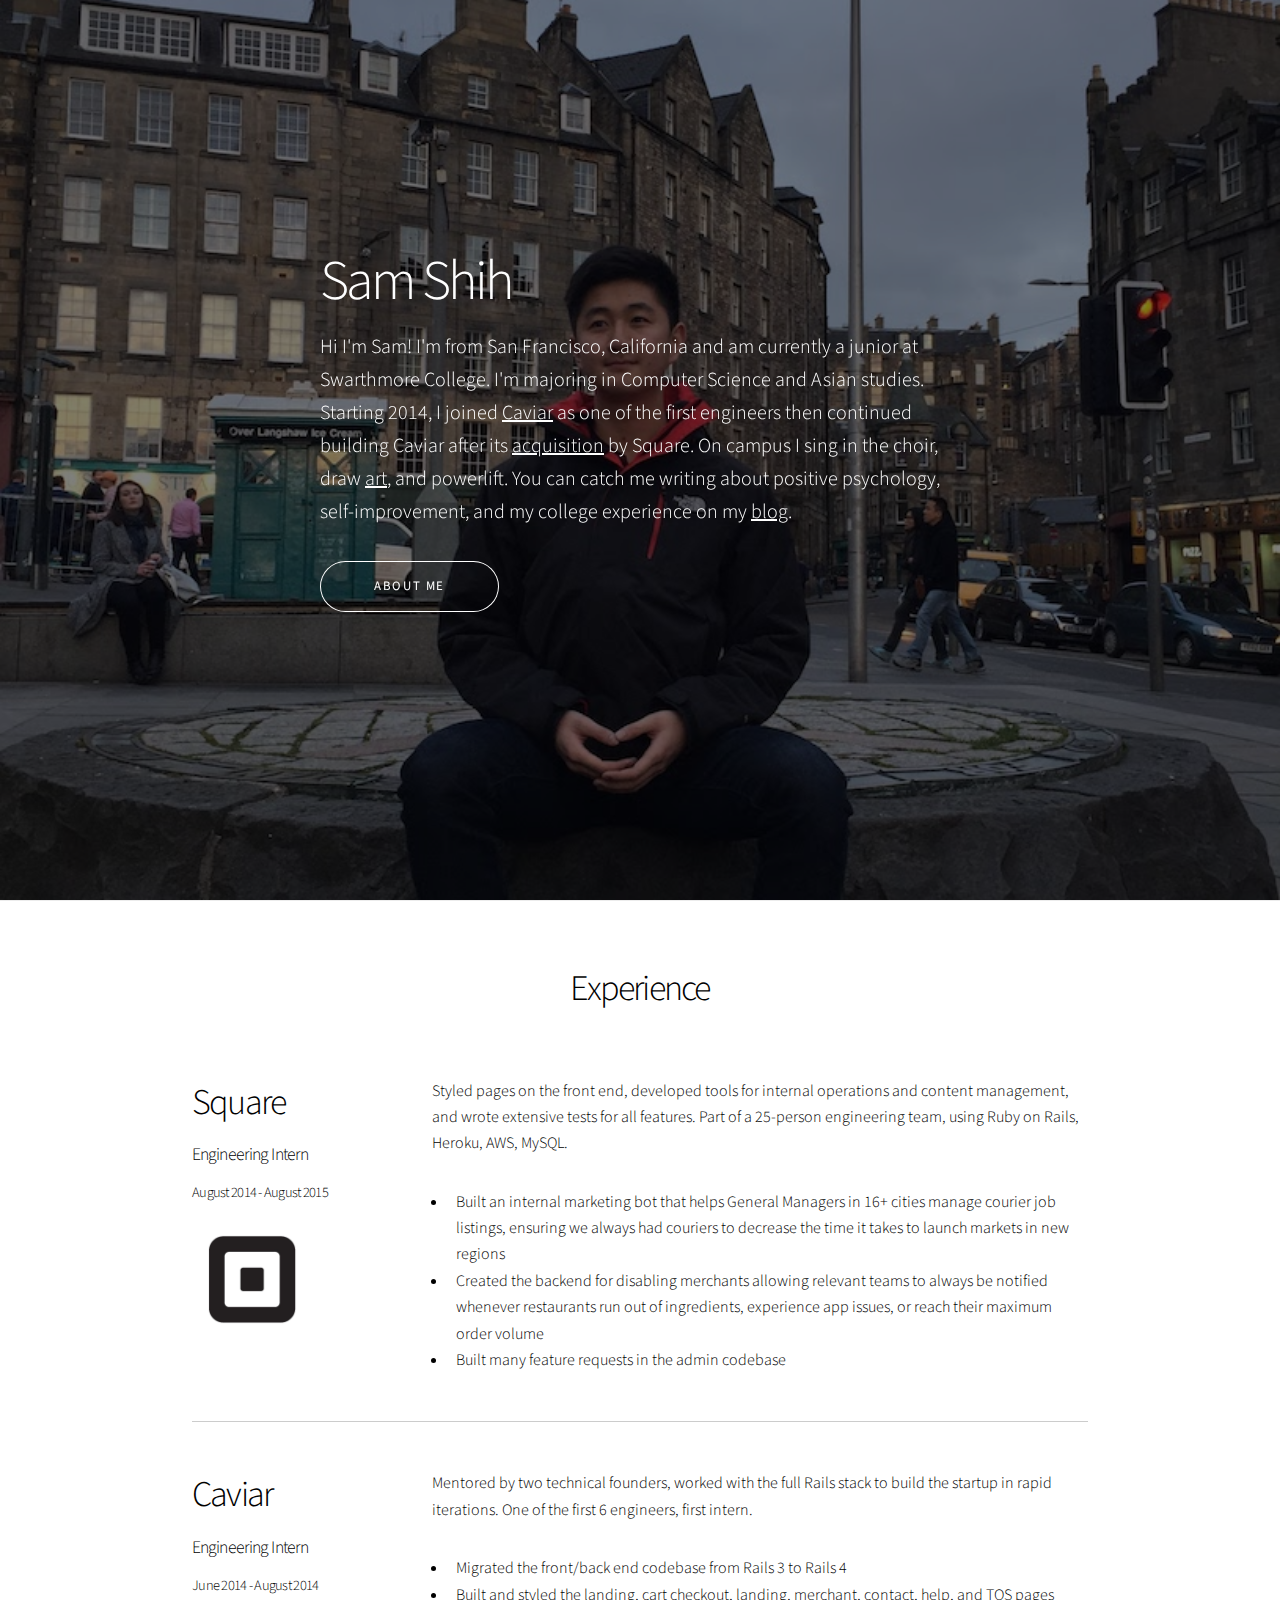
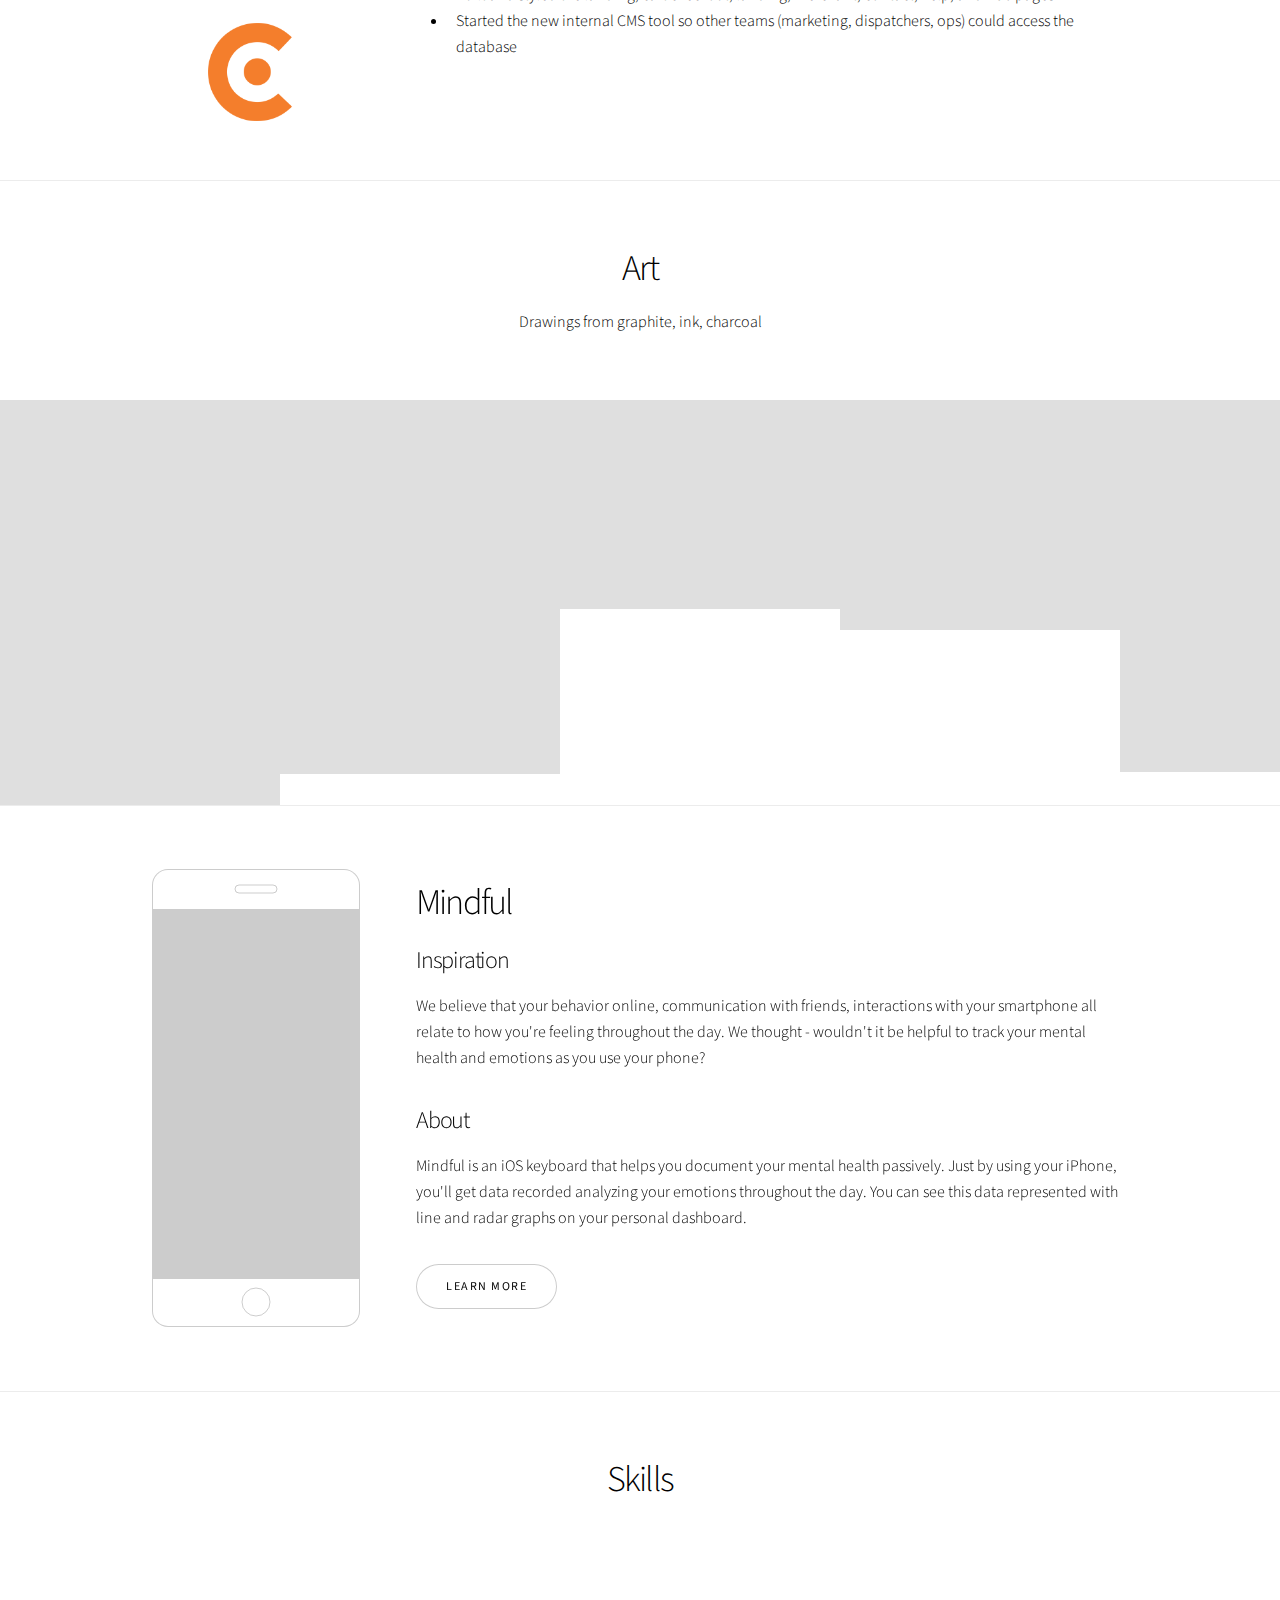
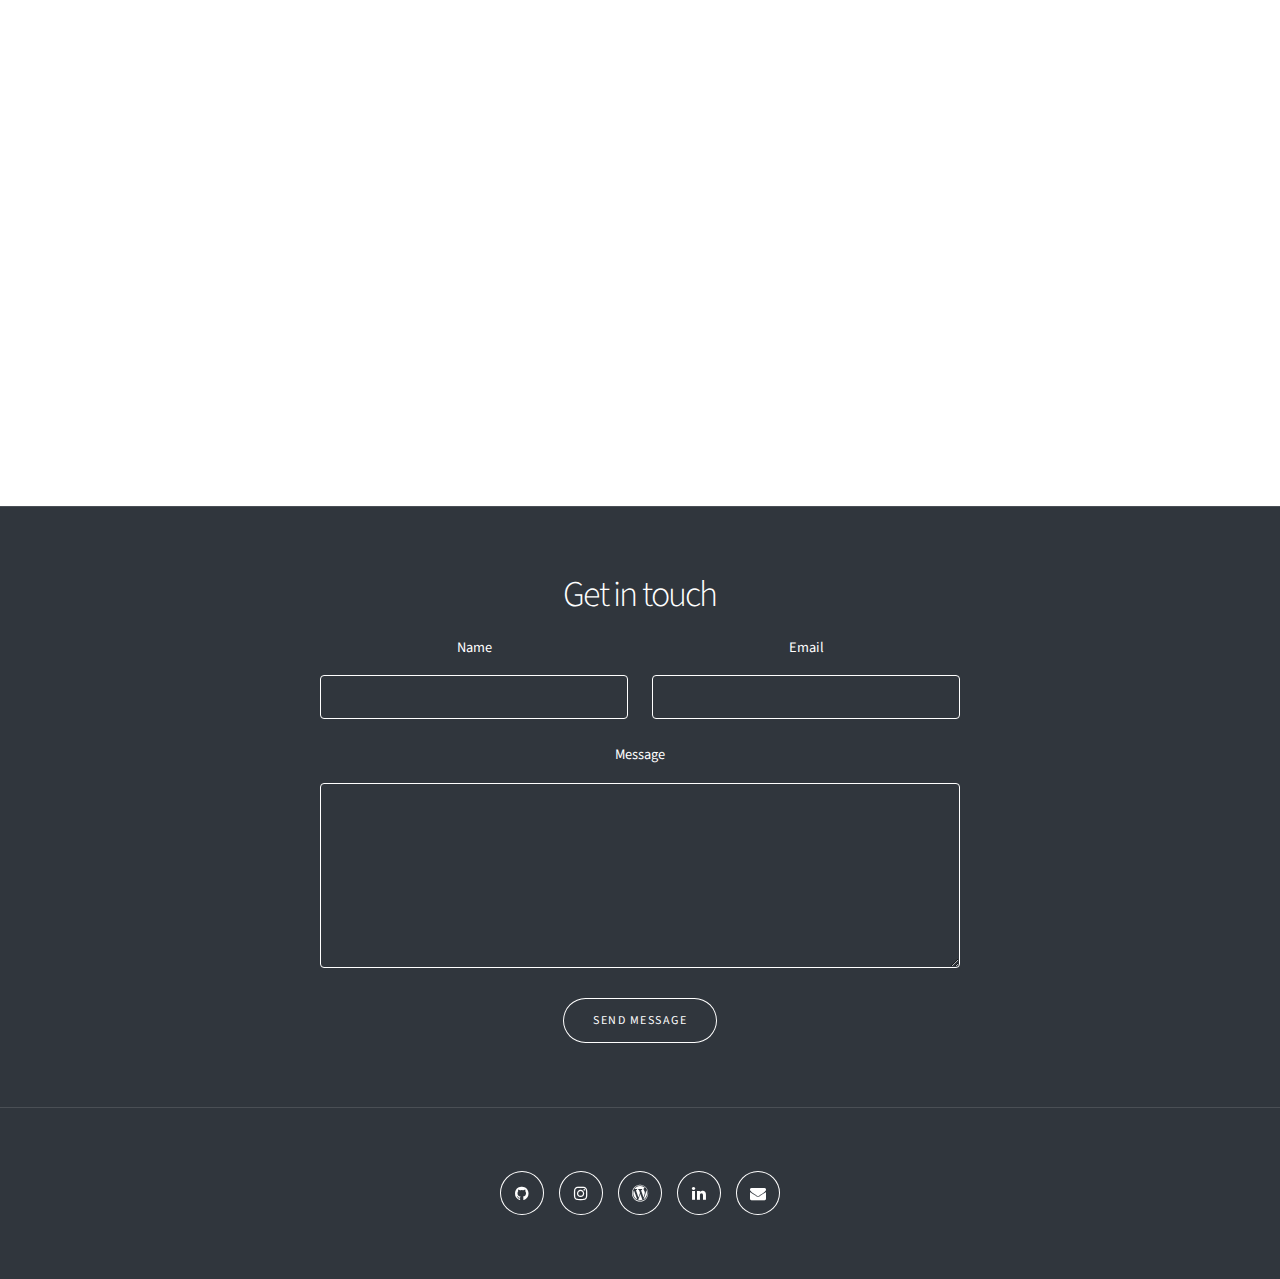
==== commit c7fc4609: "use relative paths instead" ====
--- a/index.html
+++ b/index.html
@@ -94,7 +94,7 @@
 						<!-- Art Gallery -->
 							<div class="gallery style2 small lightbox onscroll-fade-in">
 								<article>
-									<a href="https://raw.githubusercontent.com/samuelshih/samuelshih.github.io/master/images/art/violin_white.jpg" class="image">
+									<a href="images/art/violin_white.jpg" class="image">
 										<img src="images/art/thumbs/violin_white_thumb.jpg" alt="" />
 									</a>
 									<div class="caption">
@@ -107,8 +107,8 @@
 								</article>
 
 								<article>
-									<a href="https://raw.githubusercontent.com/samuelshih/samuelshih.github.io/master/images/art/one_perspective_torii.jpg" class="image">
-										<img src="https://raw.githubusercontent.com/samuelshih/samuelshih.github.io/master/images/art/thumbs/one_perspective_torii_thumb.jpg" alt="" />
+									<a href="images/art/one_perspective_torii.jpg" class="image">
+										<img src="images/art/thumbs/one_perspective_torii_thumb.jpg" alt="" />
 									</a>
 									<div class="caption">
 										<h3>Portals, Japan</h3>
@@ -119,8 +119,8 @@
 									</div>
 								</article>
 								<article>
-									<a href="https://raw.githubusercontent.com/samuelshih/samuelshih.github.io/master/images/art/naruto_tree.jpg" class="image">
-										<img src="https://raw.githubusercontent.com/samuelshih/samuelshih.github.io/master/images/art/thumbs/naruto_tree_thumb.jpg" alt="" />
+									<a href="images/art/naruto_tree.jpg" class="image">
+										<img src="images/art/thumbs/naruto_tree_thumb.jpg" alt="" />
 									</a>
 									<div class="caption">
 										<h3>Sadness and Sorrow</h3>
@@ -131,8 +131,20 @@
 									</div>
 								</article>
 								<article>
-									<a href="https://raw.githubusercontent.com/samuelshih/samuelshih.github.io/master/images/art/violin_black.jpg" class="image">
-										<img src="https://raw.githubusercontent.com/samuelshih/samuelshih.github.io/master/images/art/thumbs/violin_black_thumb.jpg" alt="" />
+									<a href="images/art/swarthmore_science_center.jpg" class="image">
+										<img src="images/art/thumbs/swarthmore_science_center_thumb.jpg" alt="" />
+									</a>
+									<div class="caption">
+										<h3>Swarthmore's Science Center</h3>
+										<p>Two perspective system, drawn with charcoal and graphite.</p>
+										<ul class="actions">
+											<li><span class="button small">Details</span></li>
+										</ul>
+									</div>
+								</article>
+								<article>
+									<a href="images/art/violin_black.jpg" class="image">
+										<img src="images/art/thumbs/violin_black_thumb.jpg" alt="" />
 									</a>
 									<div class="caption">
 										<h3>Mixed Violin Black</h3>
@@ -143,8 +155,8 @@
 									</div>
 								</article>
 								<article>
-									<a href="https://raw.githubusercontent.com/samuelshih/samuelshih.github.io/master/images/art/mixed_materials.jpg" class="image">
-										<img src="https://raw.githubusercontent.com/samuelshih/samuelshih.github.io/master/images/art/thumbs/mixed_materials_thumb.jpg" alt="" />
+									<a href="images/art/mixed_materials.jpg" class="image">
+										<img src="images/art/thumbs/mixed_materials_thumb.jpg" alt="" />
 									</a>
 									<div class="caption">
 										<h3>Mixed Materials</h3>
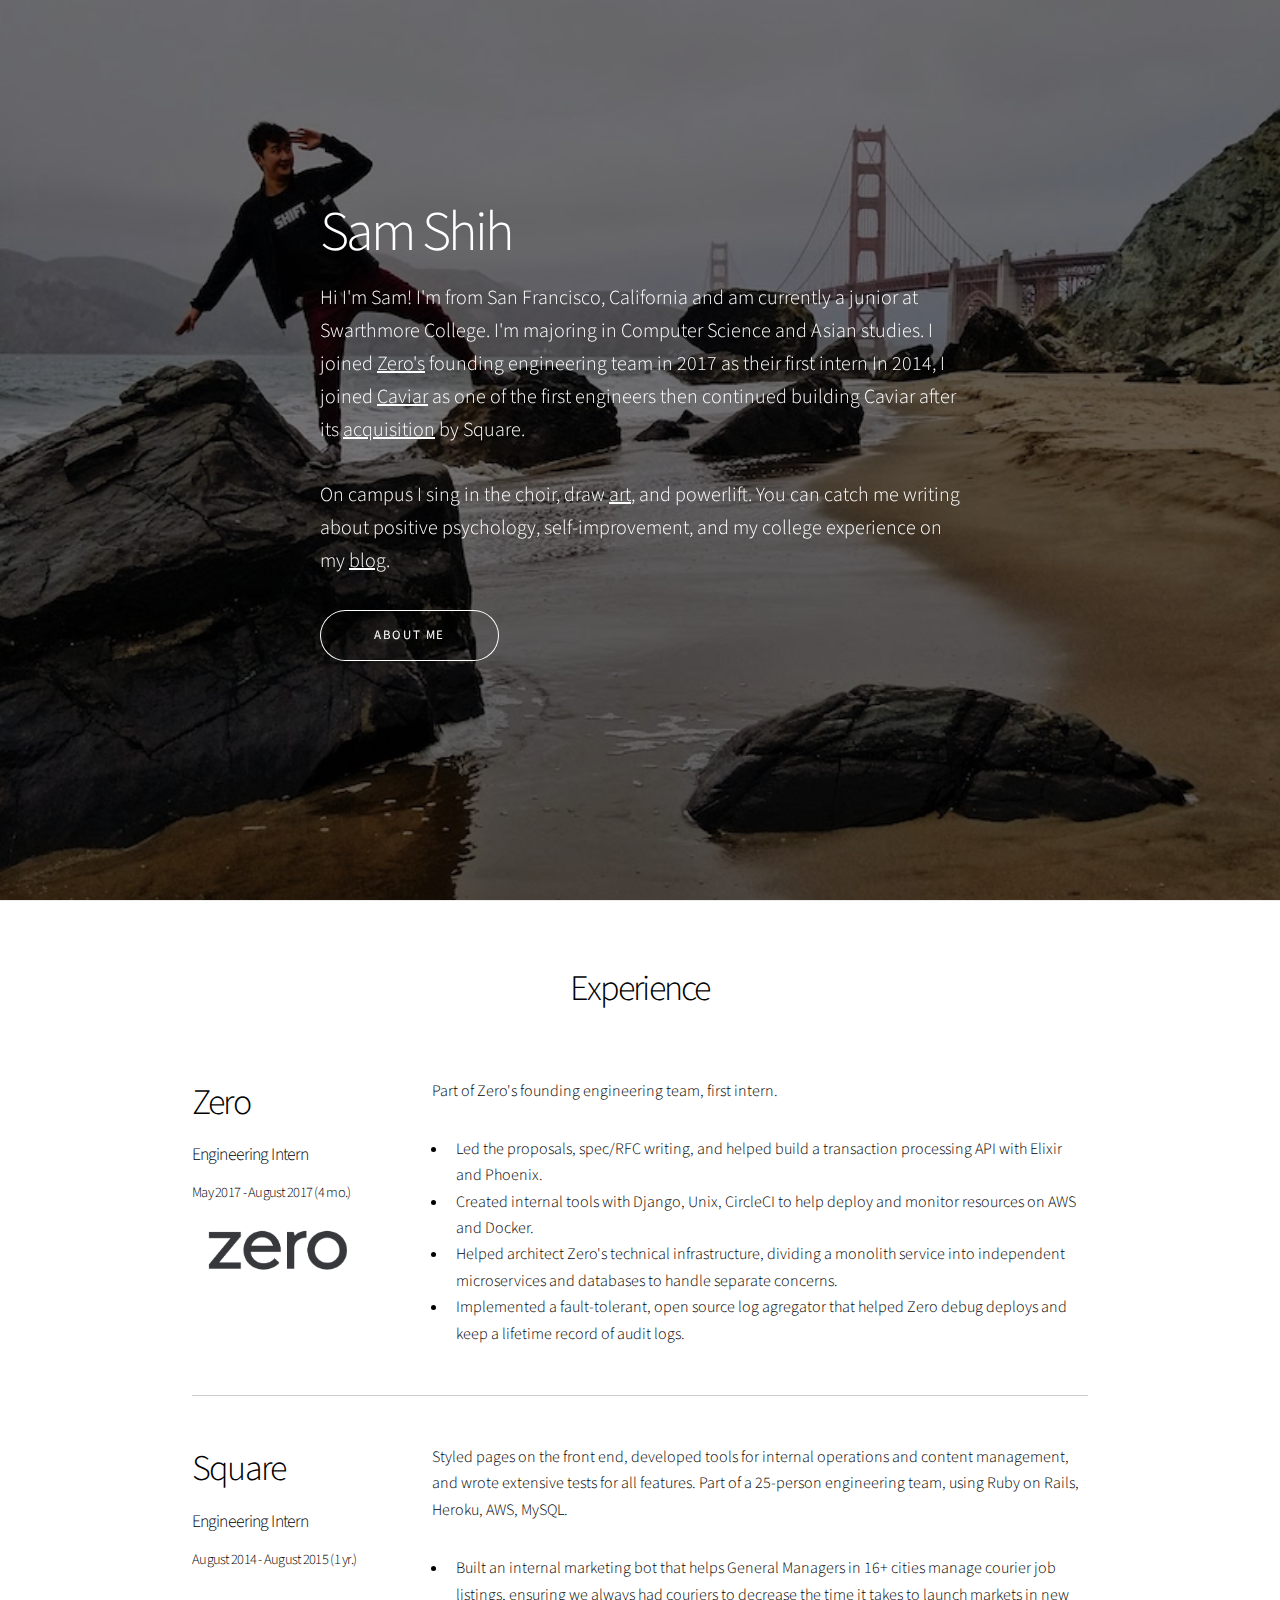
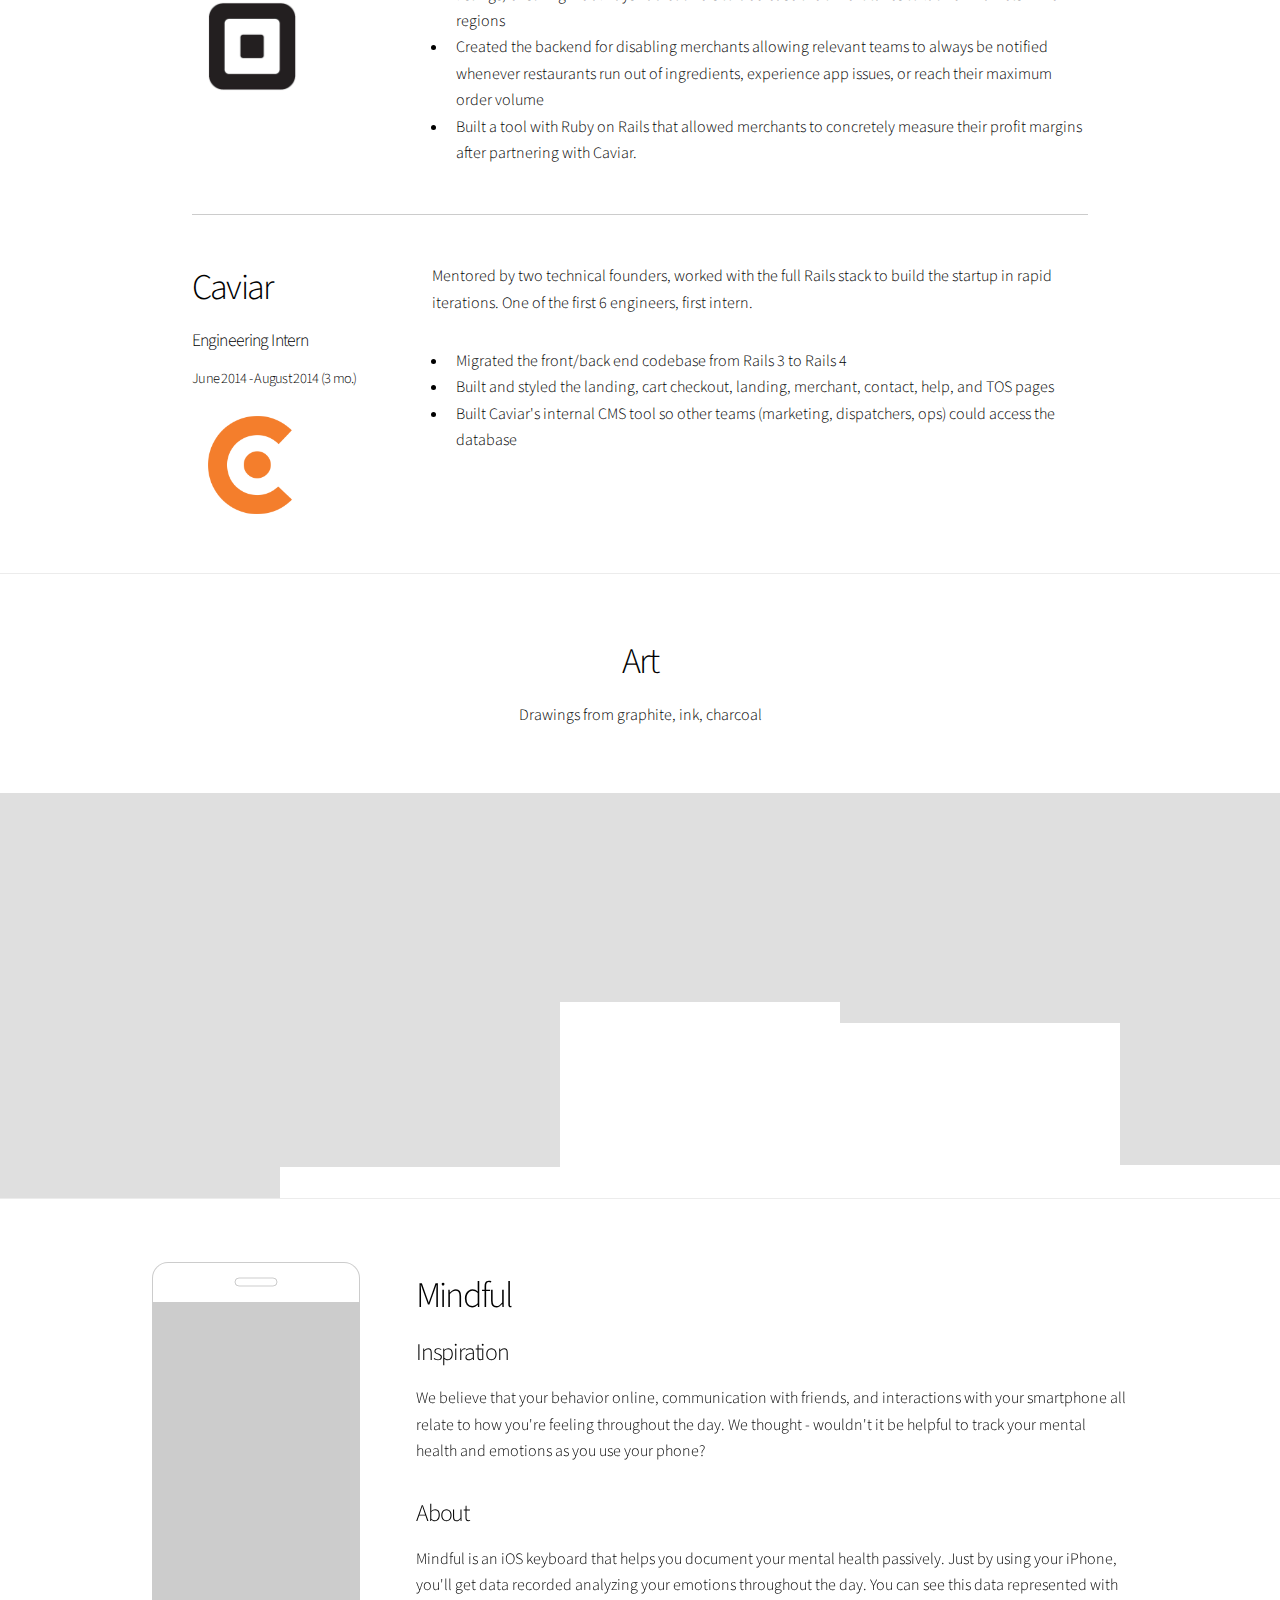
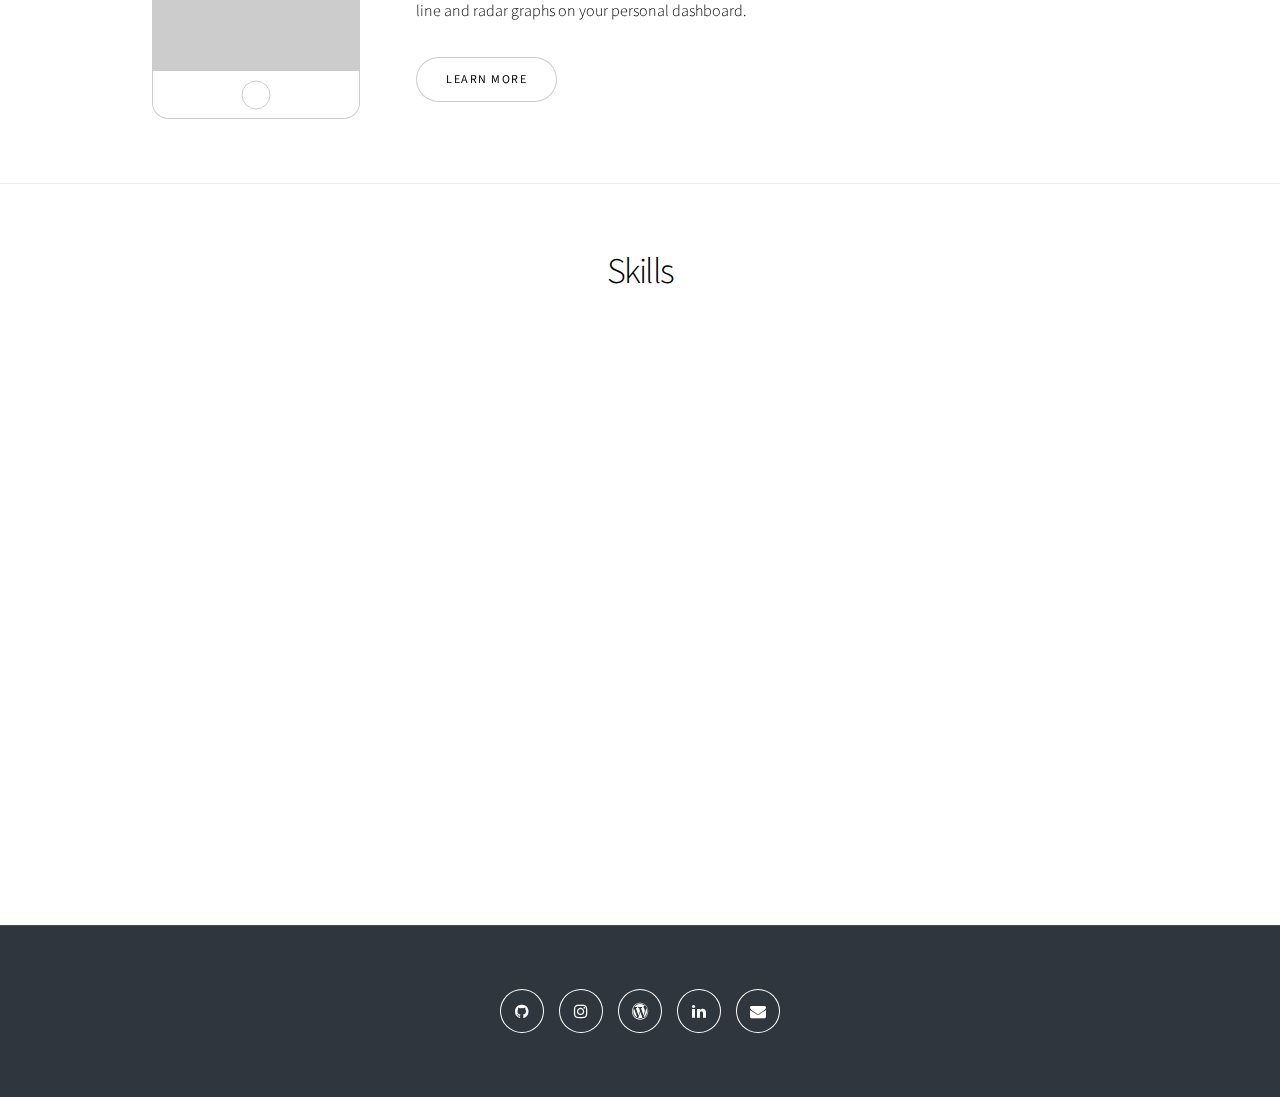
==== commit d818c8c4: "update w/ zero" ====
--- a/index.html
+++ b/index.html
@@ -4,6 +4,15 @@
 	<head>
 		<title>Sam Shih</title>
 		<meta charset="utf-8" />
+		<script>
+			(function(i,s,o,g,r,a,m){i['GoogleAnalyticsObject']=r;i[r]=i[r]||function(){
+			(i[r].q=i[r].q||[]).push(arguments)},i[r].l=1*new Date();a=s.createElement(o),
+			m=s.getElementsByTagName(o)[0];a.async=1;a.src=g;m.parentNode.insertBefore(a,m)
+			})(window,document,'script','https://www.google-analytics.com/analytics.js','ga');
+
+			ga('create', 'UA-98176037-1', 'auto');
+			ga('send', 'pageview');
+		</script>
 		<meta name="viewport" content="width=device-width, initial-scale=1" />
 		<link rel="stylesheet" href="assets/css/main.css" />
 	</head>
@@ -17,10 +26,12 @@
 						<div class="content">
 							<h1 class="major">Sam Shih</h1>
 							<p class="major">Hi I'm Sam! I'm from San Francisco, California and am currently a junior at
-							Swarthmore College. I'm majoring in Computer Science and Asian studies.
-							Starting 2014, I joined <a href="https://trycaviar.com">Caviar</a> as one of the first
+								Swarthmore College. I'm majoring in Computer Science and Asian studies. I joined <a href="https://zerofinancial.com">Zero's</a>
+								founding engineering team in 2017 as their first intern
+							In 2014, I joined <a href="https://trycaviar.com">Caviar</a> as one of the first
 							engineers then continued building Caviar after its
-							<a href="https://squareup.com/news/square-acquires-caviar">acquisition</a> by Square.
+							<a href="https://squareup.com/news/square-acquires-caviar">acquisition</a> by Square.</p>
+							<p class="major">
 							On campus I sing in the choir, draw <a href="#art" class="smooth-scroll-middle">art</a>, and powerlift.
 							You can catch me writing about positive psychology,
 							self-improvement, and my college experience on my <a href="http://samshih.me">blog</a>.<!--]--></p>
@@ -38,13 +49,36 @@
 					<div class="inner">
 						<h2>Experience</h2>
 						<div class="index align-left">
+							<!--Zero-->
+								<section>
+									<header>
+										<h2>Zero</h2>
+										<h4>Engineering Intern</h4>
+										<h5>May 2017 - August 2017 (4 mo.)</h5>
+										<img class="image zero" src="images/logos/zero.png" alt="zero" />
+									</header>
+									<div class="content">
+										<p>Part of Zero's founding engineering team, first intern.</p>
+										<ul>
+											<li>Led the proposals, spec/RFC writing, and helped build a transaction processing
+											API with Elixir and Phoenix.</li>
+											<li>Created internal tools with Django, Unix, CircleCI to help deploy and monitor
+											resources on AWS and Docker.</li>
+											<li>Helped architect Zero's technical infrastructure, dividing a monolith service
+											into independent microservices and databases to handle separate concerns.</li>
+											<li>Implemented a fault-tolerant, open source log agregator that helped Zero debug
+											deploys and keep a lifetime record of audit logs.</li>
+									</ul>
+
+									</div>
+								</section>
 
 							<!-- Square -->
 								<section>
 									<header>
 										<h2>Square</h2>
 										<h4>Engineering Intern</h4>
-										<h5>August 2014 - August 2015</h5>
+										<h5>August 2014 - August 2015 (1 yr.)</h5>
 										<img class="image logo" src="images/logos/square.png" alt="square" />
 									</header>
 									<div class="content">
@@ -56,7 +90,8 @@
 											<li>Created the backend for disabling merchants allowing relevant teams to
 												always be notified whenever restaurants run out of ingredients, experience app
 												issues, or reach their maximum order volume</li>
-											<li>Built many feature requests in the admin codebase</li>
+											<li>Built a tool with Ruby on Rails that allowed merchants to concretely measure
+											their profit margins after partnering with Caviar.</li>
 									</ul>
 
 									</div>
@@ -67,7 +102,7 @@
 										<header>
 											<h2>Caviar</h2>
 											<h4>Engineering Intern</h4>
-											<h5>June 2014 - August 2014</h5>
+											<h5>June 2014 - August 2014 (3 mo.)</h5>
 												<img class="image logo" src="images/logos/caviar.jpg" alt="caviar" />
 										</header>
 										<div class="content">
@@ -75,7 +110,7 @@
 											<ul>
 												<li>Migrated the front/back end codebase from Rails 3 to Rails 4</li>
 												<li>Built and styled the landing, cart checkout, landing, merchant, contact, help, and TOS pages</li>
-												<li>Started the new internal CMS tool so other teams (marketing, dispatchers, ops) could access the database</li>
+												<li>Built Caviar's internal CMS tool so other teams (marketing, dispatchers, ops) could access the database</li>
 											</ul>
 										</div>
 									</section>
@@ -173,13 +208,17 @@
 					<div class="content">
 						<h2>Mindful</h2>
 						<h3>Inspiration</h3>
-						<p>We believe that your behavior online, communication with friends, interactions with your smartphone all relate to how you're feeling throughout the day. We thought - wouldn't it be helpful to track your mental health and emotions as you use your phone?</p>
+						<p>We believe that your behavior online, communication with friends, and interactions with your
+							smartphone all relate to how you're feeling throughout the day. We thought - wouldn't it be
+							helpful to track your mental health and emotions as you use your phone?</p>
 						<h3>About</h3>
-						<p>Mindful is an iOS keyboard that helps you document your mental health passively. Just by using your iPhone, you'll get data recorded analyzing your emotions throughout the day. You can see this data represented with line and radar graphs on your personal dashboard.</p>
+						<p>Mindful is an iOS keyboard that helps you document your mental health passively. Just by
+							using your iPhone, you'll get data recorded analyzing your emotions throughout the day.
+							You can see this data represented with line and radar graphs on your personal dashboard.</p>
 						<ul class="actions vertical">
 							<li><a href="https://devpost.com/software/mindful-t7ovb5" target="_blank" class="button">Learn More</a></li>
 						</ul>
-						<!-- <a href="https://www.github.com/samuelshih/mindful" target="_blank" class="icon small fa-github"><span class="label">Github</span></a> -->
+						 <!--<a href="https://www.github.com/samuelshih/mindful" target="_blank" class="icon small fa-github"><span class="label">Github</span></a>-->
 					</div>
 					<div class="image">
 						<img id="mindful" src="images/mindful.png" alt="mindful" />
@@ -198,36 +237,36 @@
 									<p>Built Caviar with Ruby on Rails. FactoryGirl, RSpec.</p>
 								</section>
 								<section>
-									<span class="icon style2 major fa-save"></span>
+									<span class="icon style2 major fa-bar-chart"></span>
 									<h3>Machine Learning</h3>
 									<p>Courses in Aritifical Intelligence, ML. Tensorflow, SciPy, Numpy, Pandas.</p>
 								</section>
 								<section>
-									<span class="icon style2 major fa-bar-chart"></span>
+									<span class="icon style2 major fa-code"></span>
 									<h3>C/C++</h3>
 									<p>STL, UnitTest++, Data Structures, IA-32 Assembly Language, p-thread parallel programming</p>
 								</section>
 								<section>
-									<span class="icon style2 major fa-wifi"></span>
+									<span class="icon style2 major fa-terminal"></span>
 									<h3>Python</h3>
-									<p>Python2, Python3, Unit Tests.</p>
-								</section>
-								<section>
-									<span class="icon style2 major fa-cog"></span>
+									<p>Python2, Python3, Django, Flask, UnitTest</p>
+								</section>
+								<section>
+									<span class="icon style2 major fa-eye"></span>
 									<h3>Computer Vision</h3>
 									<p>OpenCV, Python, Linear Algebra, Graphics, Photoshop.</p>
 								</section>
 								<section>
 									<span class="icon style2 major fa-cog"></span>
 									<h3>DevOps</h3>
-									<p>Heroku, AWS, MySQL</p>
+									<p>Heroku, AWS, MySQL, Postgres, Continuous Integration, Docker, Nginx, Terraform.</p>
 								</section>
 							</div>
 						</div>
 					</section>
 
 				<!-- Contact -->
-				<section class="wrapper style1 align-center color1 invert">
+				<!-- <section class="wrapper style1 align-center color1 invert">
 						<div class="inner medium">
 							<h2>Get in touch</h2>
 							<form method="post" action="#">
@@ -248,7 +287,7 @@
 								</ul>
 							</form>
 						</div>
-					</section>
+					</section> -->
 
 				<!-- Footer Social Media Icons -->
 				<footer class="wrapper style1 align-center invert color1">
@@ -256,7 +295,7 @@
 							<ul class="icons">
 								<li><a href="https://www.github.com/samuelshih" target="_blank" class="icon style2 fa-github"><span class="label">Github</span></a></li>
 								<li><a href="https://www.instagram.com/samyoshih" target="_blank" class="icon style2 fa-instagram"><span class="label">Instagram</span></a></li>
-		  					<li><a href="http://samshih.me" target="_blank" class="icon style2 fa-wordpress"><span class="label">Email</span></a></li>
+		  						<li><a href="http://samshih.me" target="_blank" class="icon style2 fa-wordpress"><span class="label">Email</span></a></li>
 								<li><a href="https://www.linkedin.com/in/shihsamuel/" target="_blank" class="icon style2 fa-linkedin"><span class="label">LinkedIn</span></a></li>
 								<li><a href="mailto:sam_shih@icloud.com" target="_blank" class="icon style2 fa-envelope"><span class="label">Email</span></a></li>
 							</ul>
--- a/assets/css/main.css
+++ b/assets/css/main.css
@@ -2471,6 +2471,11 @@
 
 		.image.logo {
 			width: 50%;
+			display: block;
+		}
+
+		.image.zero {
+			width: 70%;
 			display: block;
 		}
 
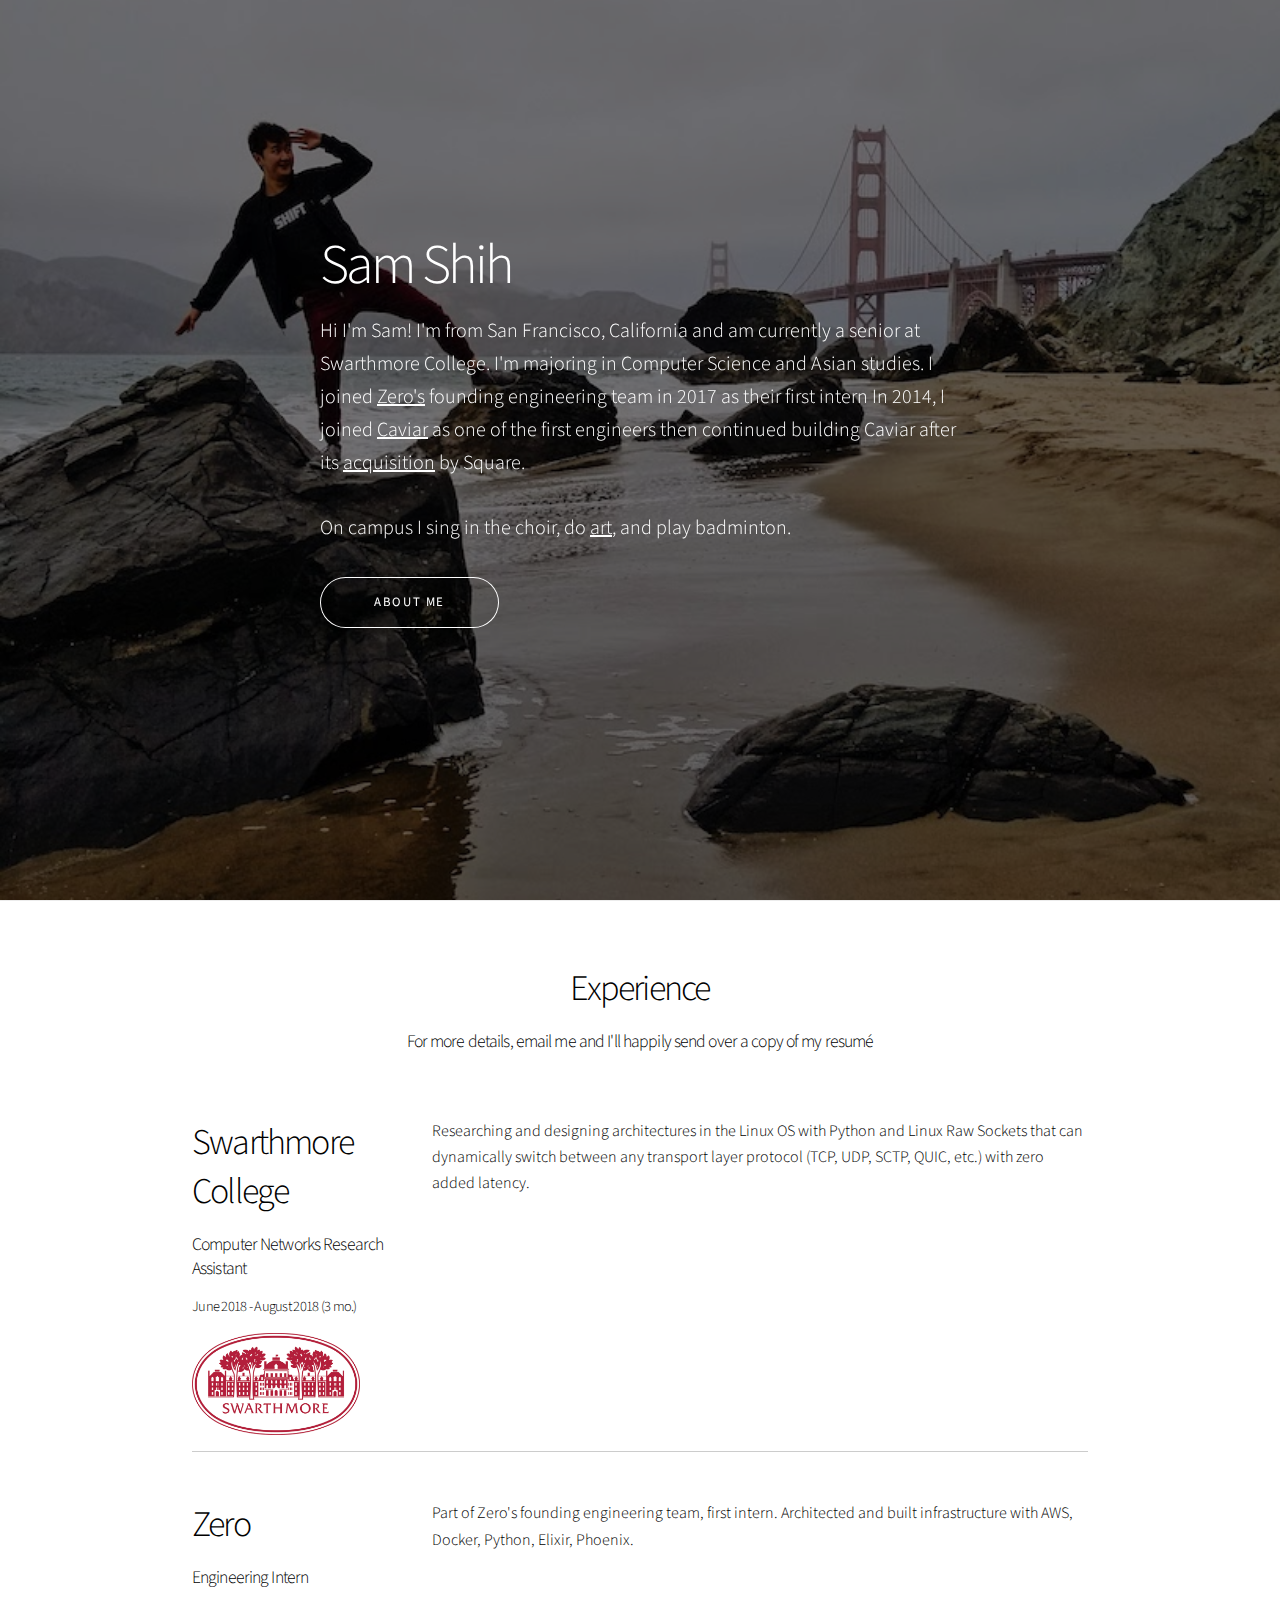
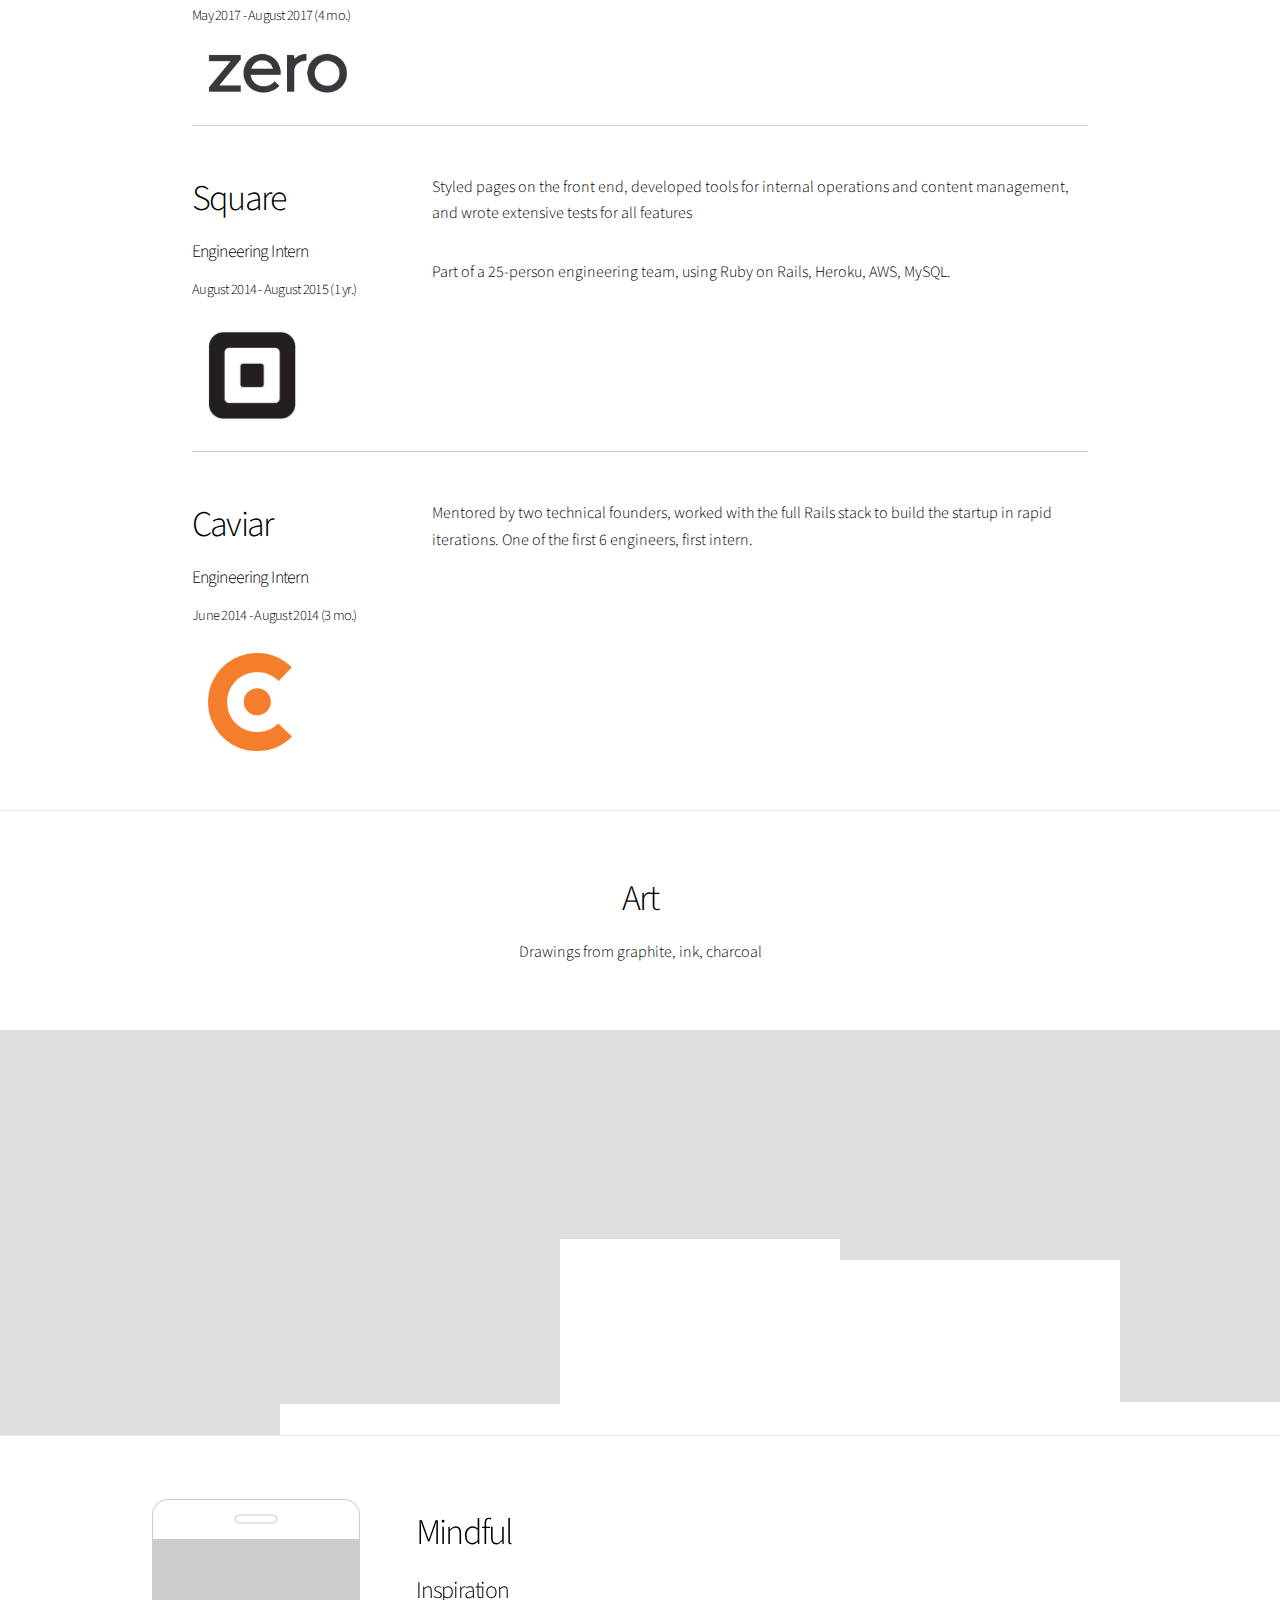
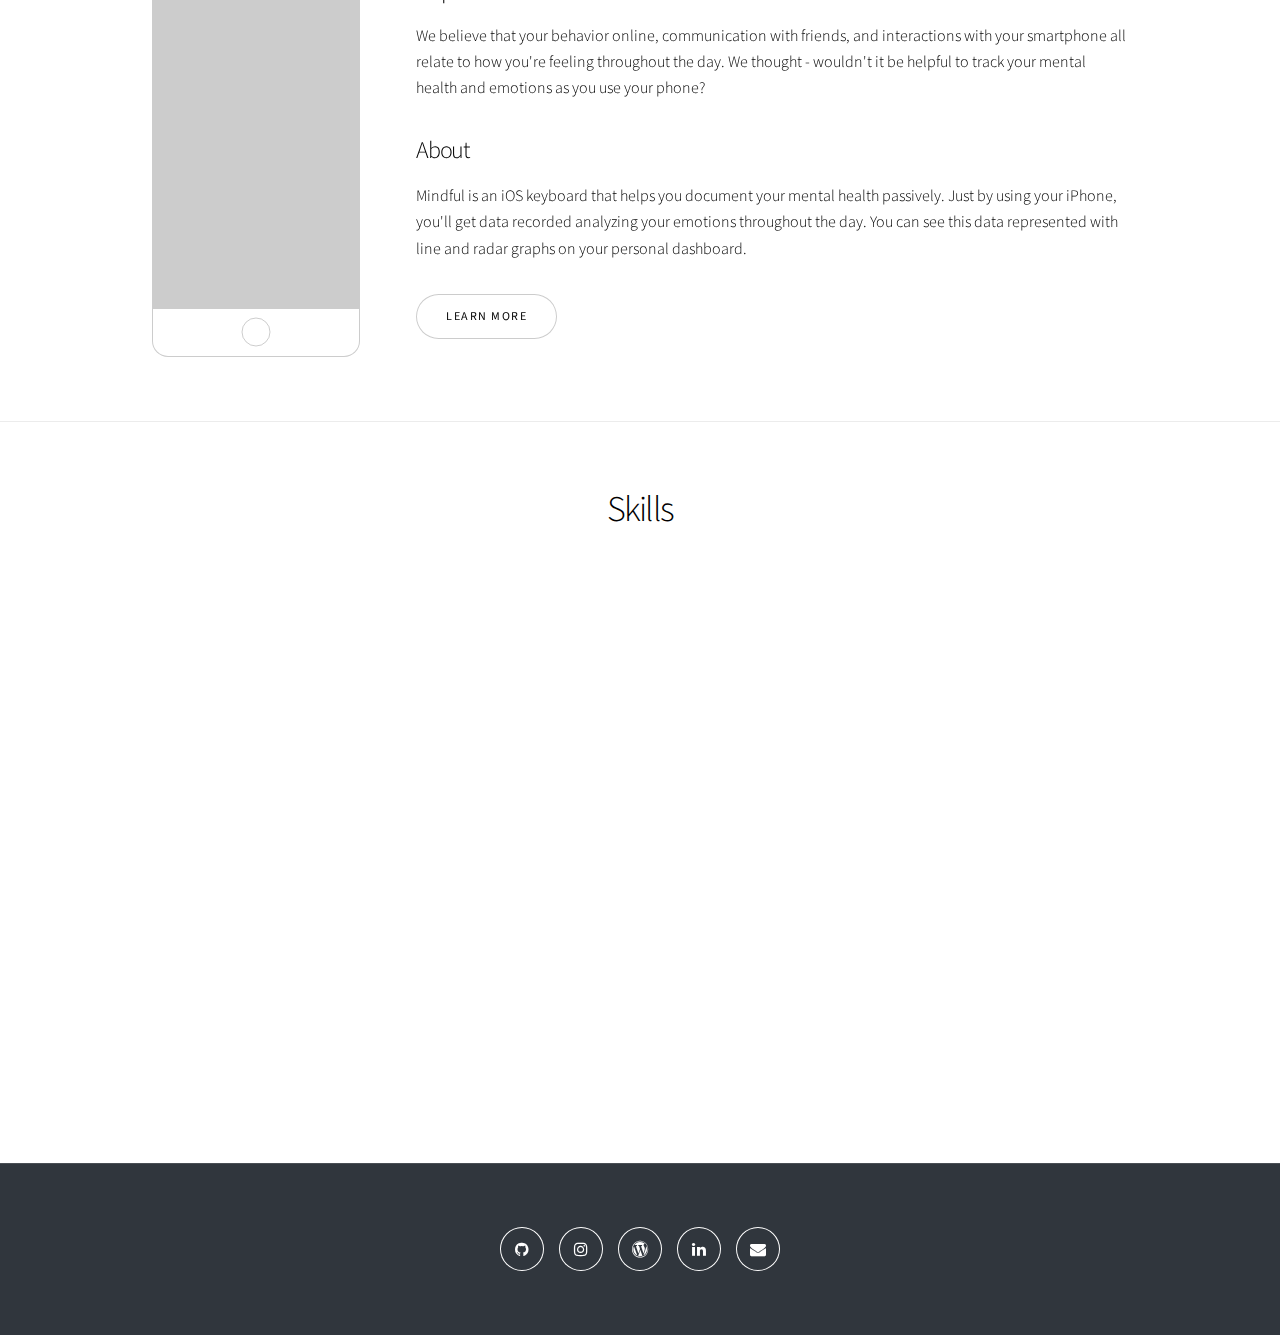
==== commit 318a2a01: "updated info with research stuff" ====
--- a/index.html
+++ b/index.html
@@ -25,16 +25,14 @@
 					<section class="banner style5 fullscreen content-align-left image-position-right fullscreen onload-image-fade-down onscroll-content-fade-left invert">
 						<div class="content">
 							<h1 class="major">Sam Shih</h1>
-							<p class="major">Hi I'm Sam! I'm from San Francisco, California and am currently a junior at
+							<p class="major">Hi I'm Sam! I'm from San Francisco, California and am currently a senior at
 								Swarthmore College. I'm majoring in Computer Science and Asian studies. I joined <a href="https://zerofinancial.com">Zero's</a>
 								founding engineering team in 2017 as their first intern
 							In 2014, I joined <a href="https://trycaviar.com">Caviar</a> as one of the first
 							engineers then continued building Caviar after its
 							<a href="https://squareup.com/news/square-acquires-caviar">acquisition</a> by Square.</p>
 							<p class="major">
-							On campus I sing in the choir, draw <a href="#art" class="smooth-scroll-middle">art</a>, and powerlift.
-							You can catch me writing about positive psychology,
-							self-improvement, and my college experience on my <a href="http://samshih.me">blog</a>.<!--]--></p>
+							On campus I sing in the choir, do <a href="#art" class="smooth-scroll-middle">art</a>, and play badminton.
 							<ul class="actions vertical">
 								<li><a href="#experience" class="button big wide smooth-scroll-middle">About Me</a></li>
 							</ul>
@@ -48,7 +46,23 @@
 				<section class="wrapper style1 align-center" id="experience">
 					<div class="inner">
 						<h2>Experience</h2>
+						<h4>For more details, <a href="mailto:sam_shih@icloud.com" target="_blank">email</a> me and I'll happily send over a copy of my resumé</h4>
 						<div class="index align-left">
+							<!--Swarthmore CS Research-->
+								<section>
+									<header>
+										<h2>Swarthmore College</h2>
+										<h4>Computer Networks Research Assistant</h4>
+										<h5>June 2018 - August 2018 (3 mo.)</h5>
+										<img class="image zero" src="images/logos/swarthmore.png" alt="zero" />
+									</header>
+									<div class="content">
+										<p>Researching and designing architectures in the Linux OS with Python and
+											Linux Raw Sockets that can dynamically switch between any transport
+											layer protocol (TCP, UDP, SCTP, QUIC, etc.) with zero added latency.</p>
+									</div>
+								</section>
+
 							<!--Zero-->
 								<section>
 									<header>
@@ -58,18 +72,8 @@
 										<img class="image zero" src="images/logos/zero.png" alt="zero" />
 									</header>
 									<div class="content">
-										<p>Part of Zero's founding engineering team, first intern.</p>
-										<ul>
-											<li>Led the proposals, spec/RFC writing, and helped build a transaction processing
-											API with Elixir and Phoenix.</li>
-											<li>Created internal tools with Django, Unix, CircleCI to help deploy and monitor
-											resources on AWS and Docker.</li>
-											<li>Helped architect Zero's technical infrastructure, dividing a monolith service
-											into independent microservices and databases to handle separate concerns.</li>
-											<li>Implemented a fault-tolerant, open source log agregator that helped Zero debug
-											deploys and keep a lifetime record of audit logs.</li>
-									</ul>
-
+										<p>Part of Zero's founding engineering team, first intern. Architected and built infrastructure
+											 with AWS, Docker, Python, Elixir, Phoenix.</p>
 									</div>
 								</section>
 
@@ -82,18 +86,8 @@
 										<img class="image logo" src="images/logos/square.png" alt="square" />
 									</header>
 									<div class="content">
-										<p>Styled pages on the front end, developed tools for internal operations and content management, and wrote extensive tests for all features. Part of a 25-person engineering team, using Ruby on Rails, Heroku, AWS, MySQL.</p>
-										<ul>
-											<li>Built an internal marketing bot that helps General Managers in
-												 16+ cities manage courier job listings, ensuring we always had
-												 couriers to decrease the time it takes to launch markets in new regions</li>
-											<li>Created the backend for disabling merchants allowing relevant teams to
-												always be notified whenever restaurants run out of ingredients, experience app
-												issues, or reach their maximum order volume</li>
-											<li>Built a tool with Ruby on Rails that allowed merchants to concretely measure
-											their profit margins after partnering with Caviar.</li>
-									</ul>
-
+										<p>Styled pages on the front end, developed tools for internal operations and content management, and wrote extensive tests for all features</p>
+										<p>Part of a 25-person engineering team, using Ruby on Rails, Heroku, AWS, MySQL.</p>
 									</div>
 								</section>
 
@@ -107,11 +101,6 @@
 										</header>
 										<div class="content">
 											<p>Mentored by two technical founders, worked with the full Rails stack to build the startup in rapid iterations. One of the first 6 engineers, first intern.</p>
-											<ul>
-												<li>Migrated the front/back end codebase from Rails 3 to Rails 4</li>
-												<li>Built and styled the landing, cart checkout, landing, merchant, contact, help, and TOS pages</li>
-												<li>Built Caviar's internal CMS tool so other teams (marketing, dispatchers, ops) could access the database</li>
-											</ul>
 										</div>
 									</section>
 									<!-- <ul class="actions resume">
@@ -232,14 +221,14 @@
 							<h2>Skills</h2>
 							<div class="items style3 medium onscroll-fade-in">
 								<section>
-									<span class="icon style2 major fa-diamond"></span>
-									<h3>Ruby</h3>
-									<p>Built Caviar with Ruby on Rails. FactoryGirl, RSpec.</p>
+									<span class="icon style2 major fa-code"></span>
+									<h3>Python</h3>
+									<p>Django, Unittests, Socket Programming, Parallel Programming</p>
 								</section>
 								<section>
 									<span class="icon style2 major fa-bar-chart"></span>
 									<h3>Machine Learning</h3>
-									<p>Courses in Aritifical Intelligence, ML. Tensorflow, SciPy, Numpy, Pandas.</p>
+									<p>Courses in Aritifical Intelligence, ML. Tensorflow, Numpy. Bioinformatics experience.</p>
 								</section>
 								<section>
 									<span class="icon style2 major fa-code"></span>
@@ -248,8 +237,8 @@
 								</section>
 								<section>
 									<span class="icon style2 major fa-terminal"></span>
-									<h3>Python</h3>
-									<p>Python2, Python3, Django, Flask, UnitTest</p>
+									<h3>Networks</h3>
+									<p>Raw Sockets, Linux OS, Transport layer</p>
 								</section>
 								<section>
 									<span class="icon style2 major fa-eye"></span>
